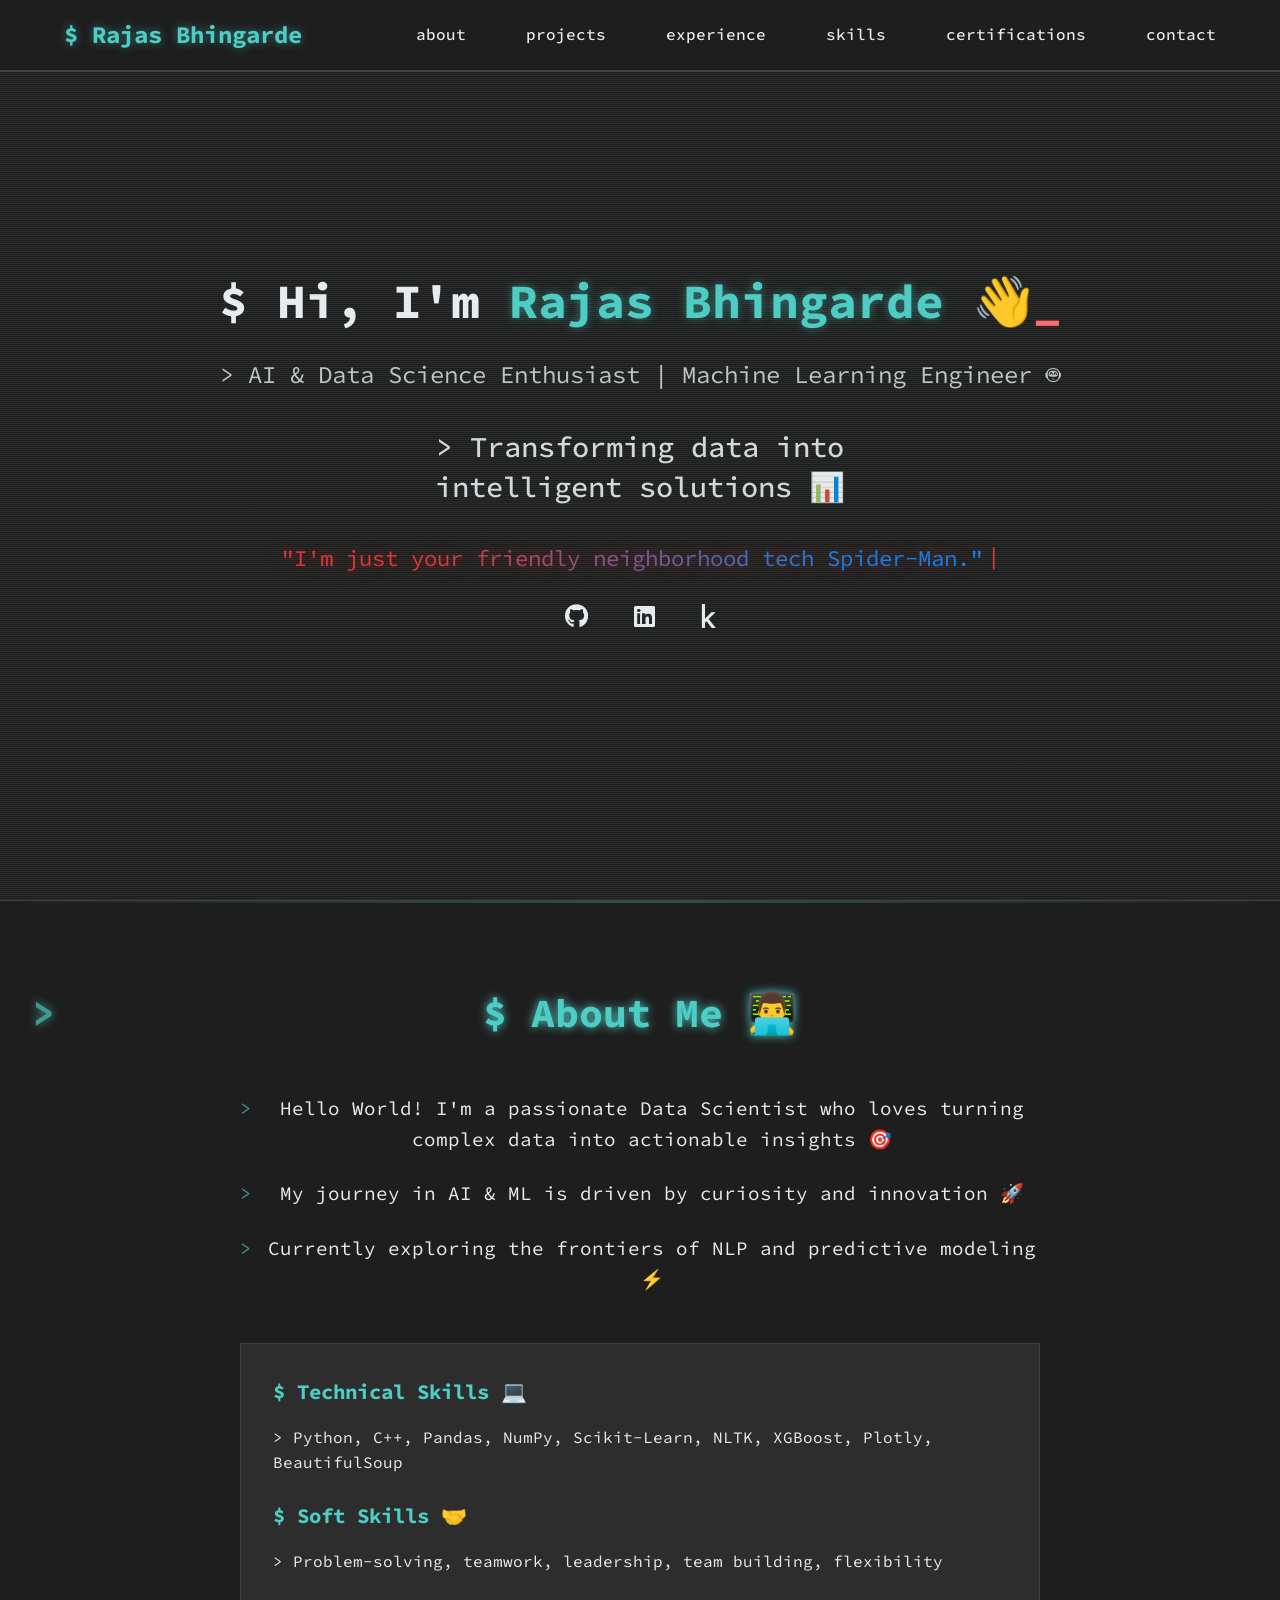
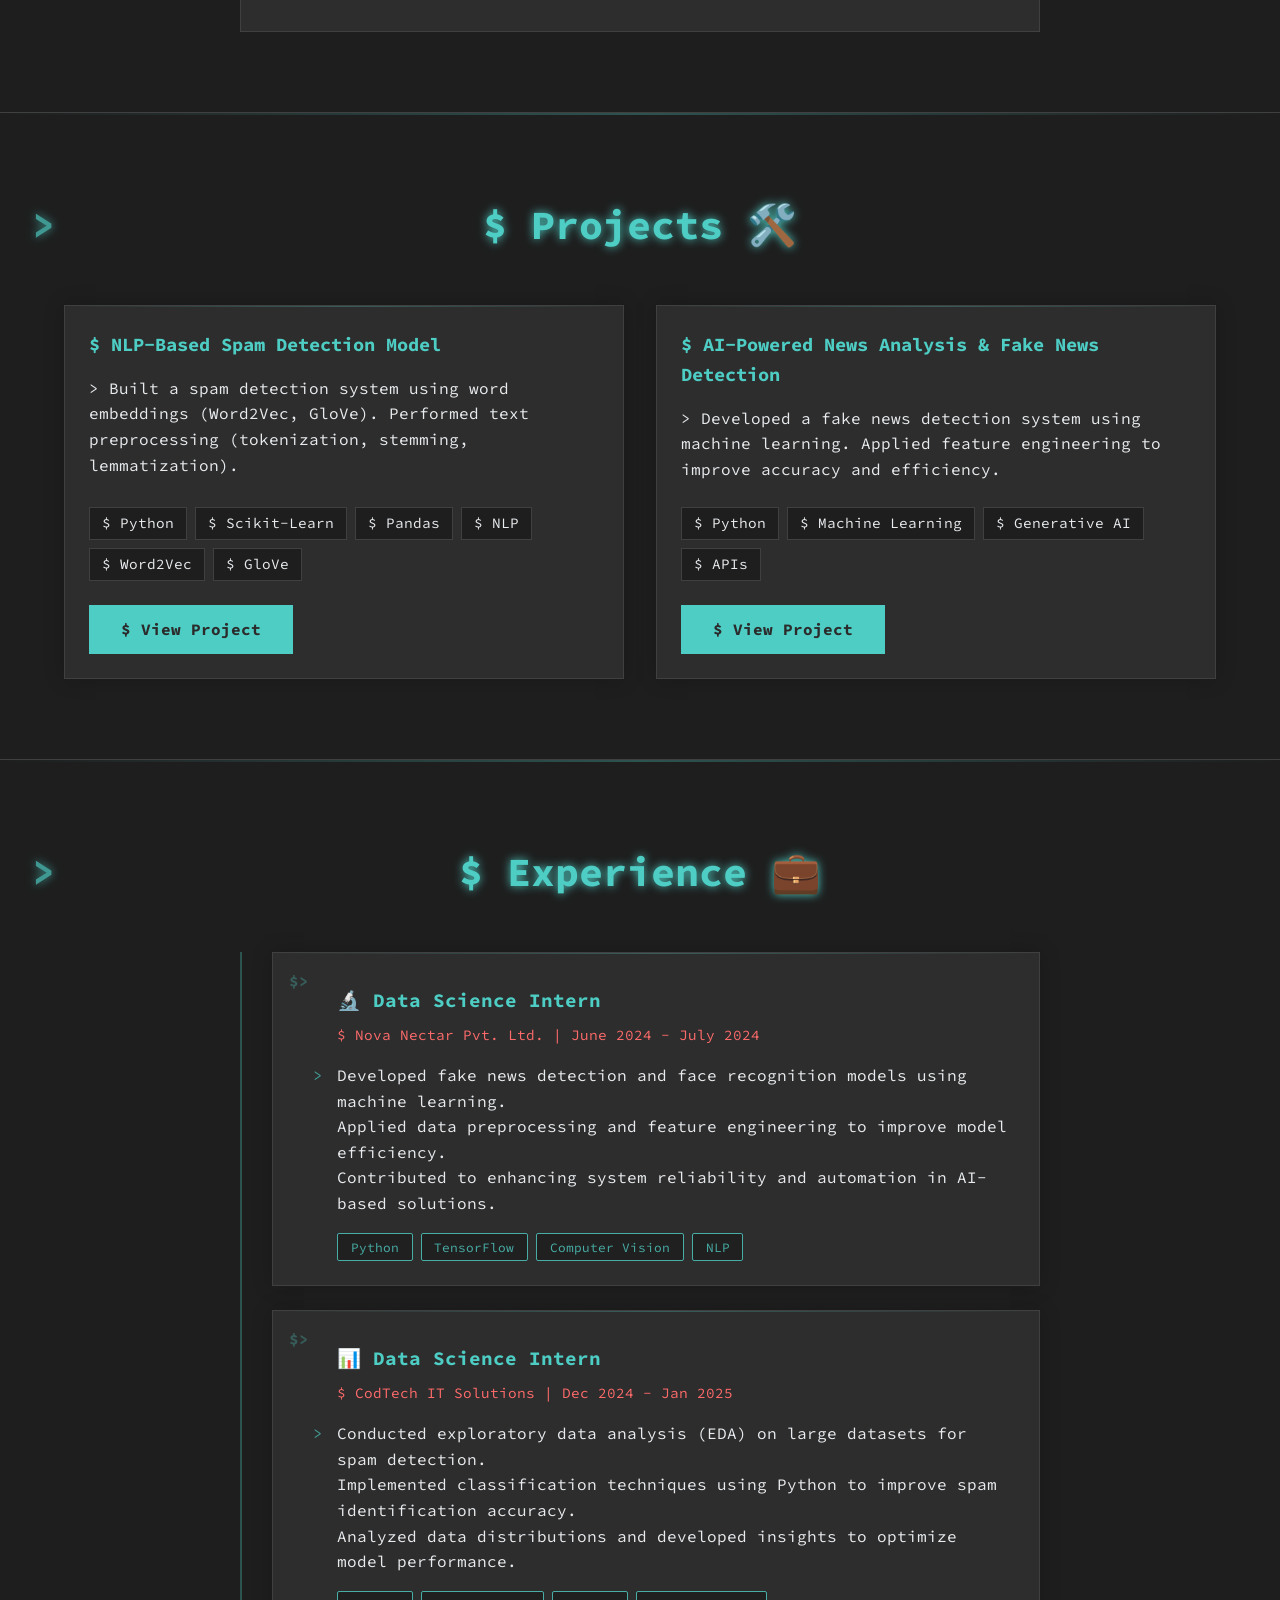
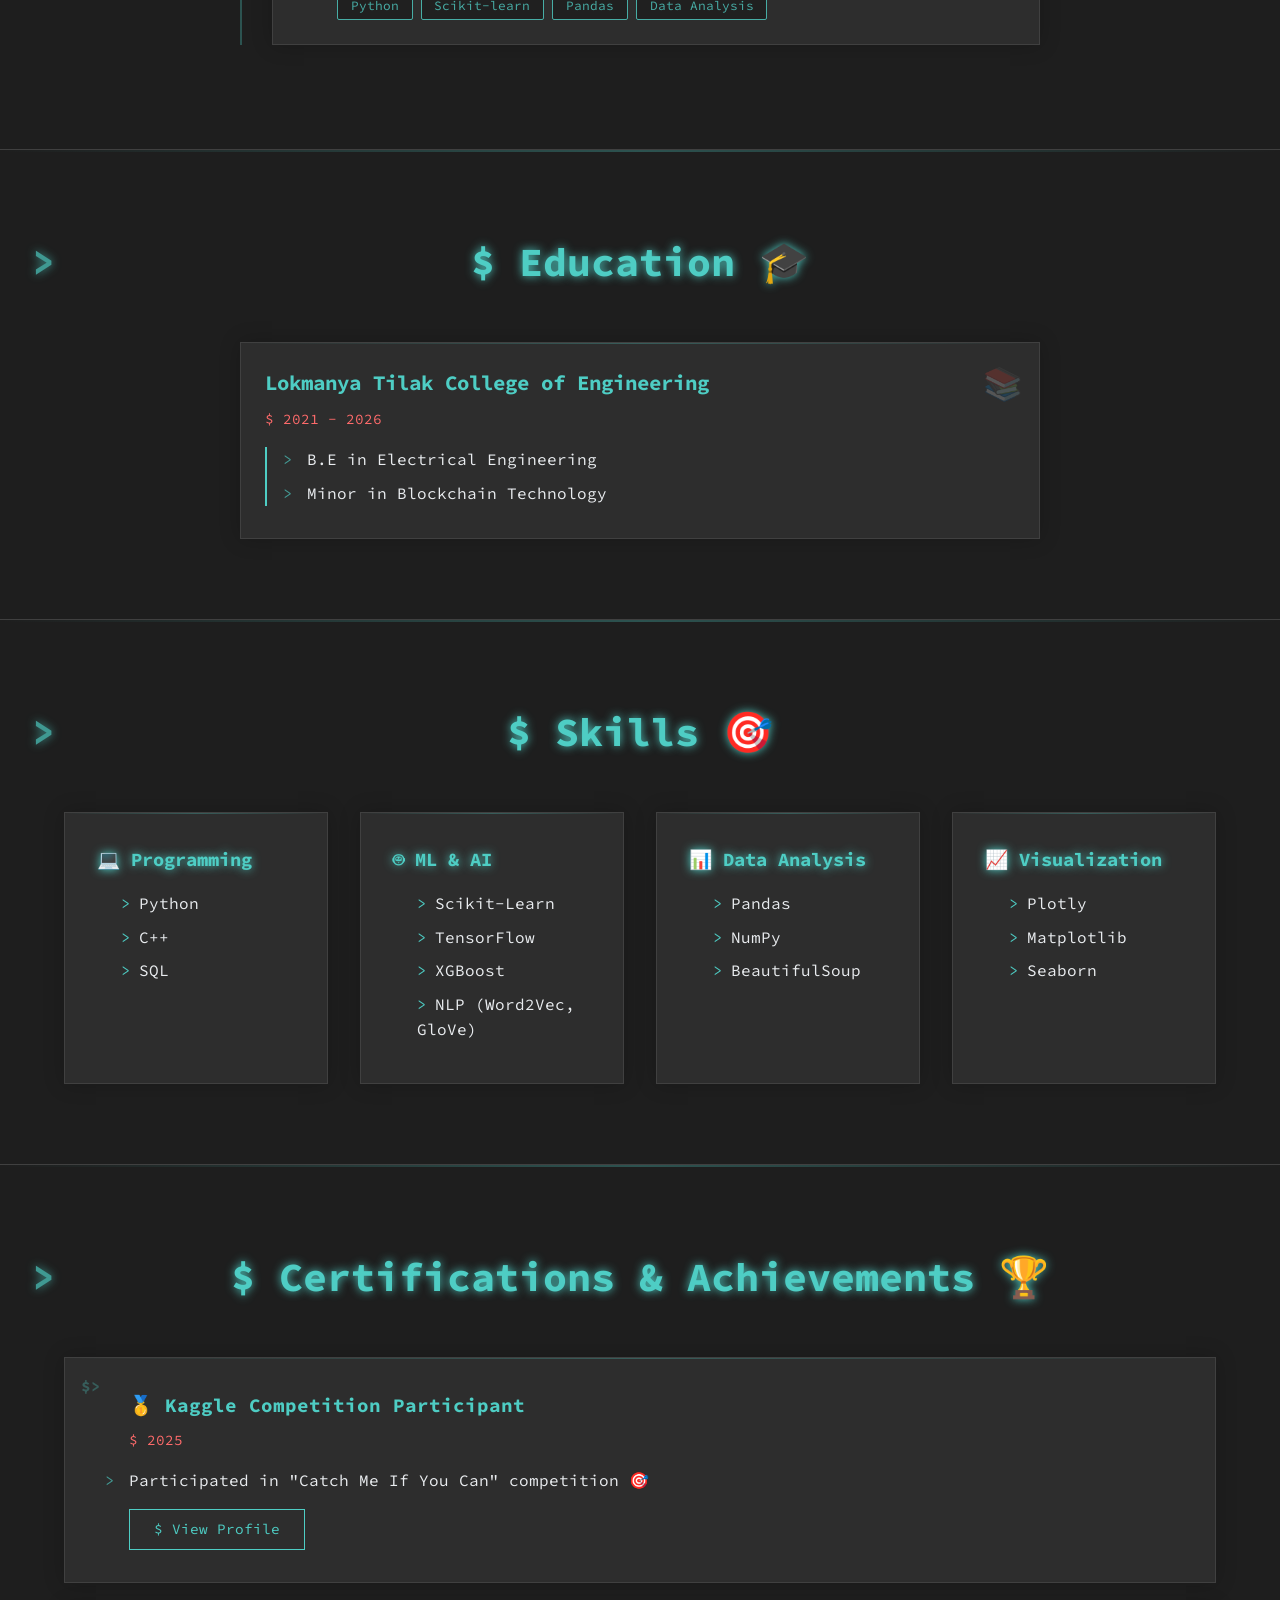
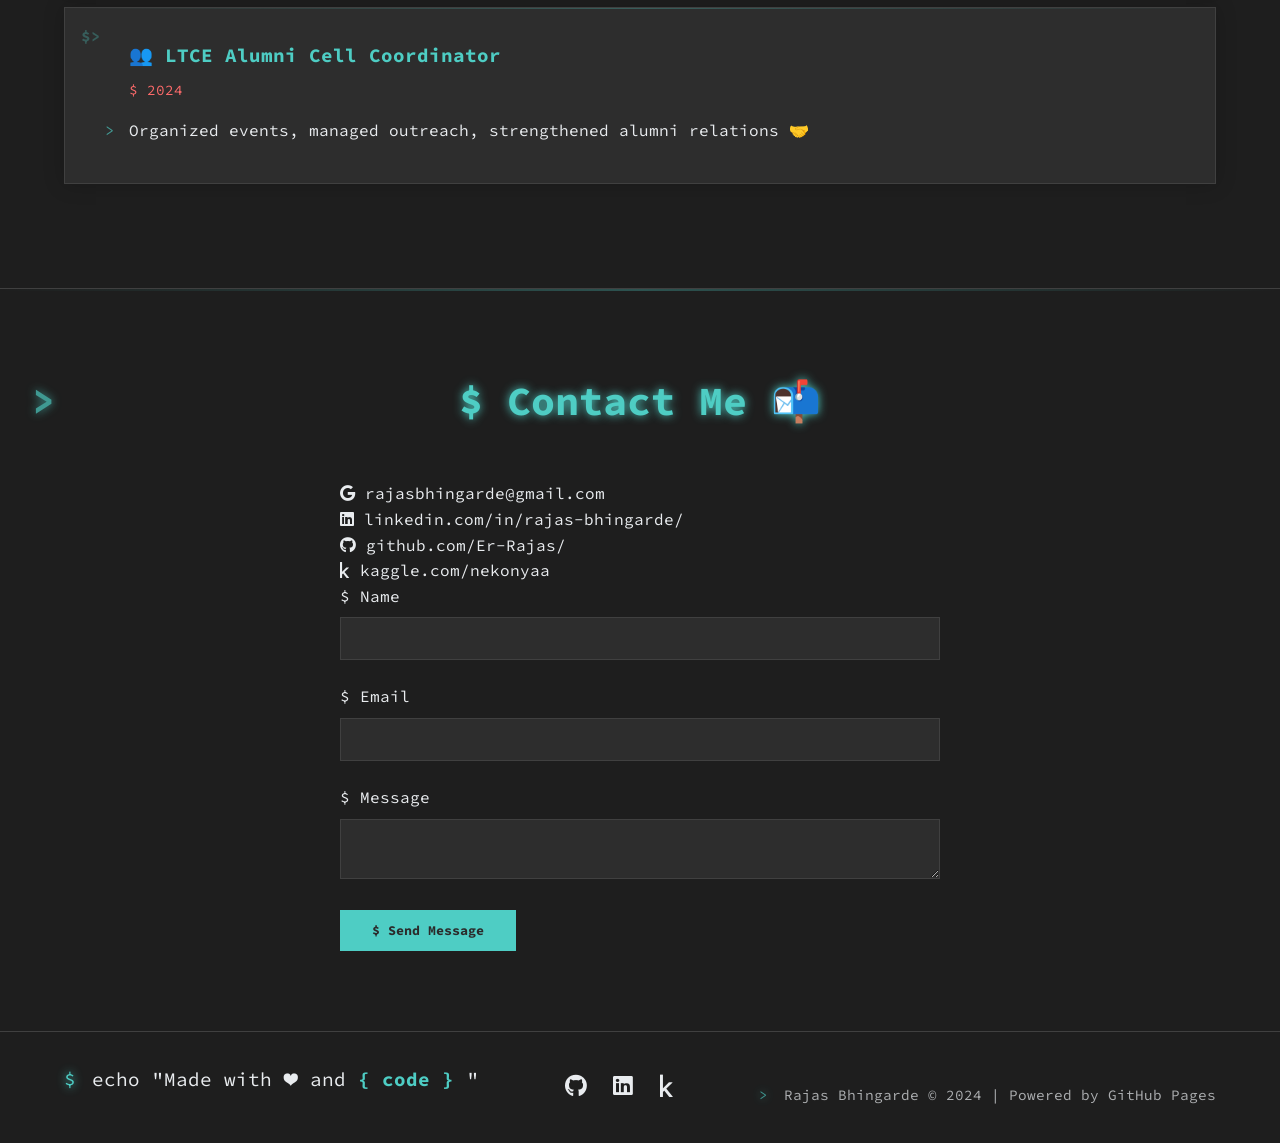
==== index.html @ 337768c4 "Initial Commit" ====
<!DOCTYPE html>
<html lang="en">
<head>
    <meta charset="UTF-8">
    <meta name="viewport" content="width=device-width, initial-scale=1.0">
    <meta name="description" content="Portfolio website showcasing AI, Data Science, and Machine Learning projects">
    <title>Rajas Bhingarde - Portfolio</title>
    <link rel="stylesheet" href="styles.css">
    <link rel="stylesheet" href="https://cdnjs.cloudflare.com/ajax/libs/font-awesome/6.0.0/css/all.min.css">
    <link rel="stylesheet" href="https://fonts.googleapis.com/css2?family=Source+Code+Pro:wght@400;500;600;700&display=swap">
</head>
<body>
    <header>
        <nav class="navbar">
            <div class="logo">$ Rajas Bhingarde</div>
            <div class="nav-links">
                <a href="#about">about</a>
                <a href="#projects">projects</a>
                <a href="#experience">experience</a>
                <a href="#skills">skills</a>
                <a href="#certifications">certifications</a>
                <a href="#contact">contact</a>
            </div>
        </nav>
    </header>

    <main>
        <section id="hero" class="hero-section">
            <div class="hero-content">
                <h1>$ Hi, I'm <span class="highlight">Rajas Bhingarde</span> 👋</h1>
                <p class="subtitle">> AI & Data Science Enthusiast | Machine Learning Engineer 🤖</p>
                <p class="hero-description">> Transforming data into intelligent solutions 📊</p>
                <div class="hero-quote">
                    <p>"I'm just your friendly neighborhood tech Spider-Man."</p>
                    <span class="quote-cursor">|</span>
                </div>
                <div class="social-links">
                    <a href="https://github.com/Er-Rajas" target="_blank" aria-label="GitHub">
                        <i class="fab fa-github"></i>
                    </a>
                    <a href="https://linkedin.com/in/rajas-bhingarde/" target="_blank" aria-label="LinkedIn">
                        <i class="fab fa-linkedin"></i>
                    </a>
                    <a href="https://www.kaggle.com/nekonyaa" target="_blank" aria-label="Kaggle">
                        <i class="fab fa-kaggle"></i>
                    </a>
                </div>
            </div>
        </section>

        <section id="about" class="section">
            <h2>$ About Me 👨‍💻</h2>
            <div class="about-content">
                <div class="about-text">
                    <p class="terminal-text">Hello World! I'm a passionate Data Scientist who loves turning complex data into actionable insights 🎯</p>
                    <p class="terminal-text">My journey in AI & ML is driven by curiosity and innovation 🚀</p>
                    <p class="terminal-text">Currently exploring the frontiers of NLP and predictive modeling ⚡</p>
                    <div class="skills-summary">
                        <h3>$ Technical Skills 💻</h3>
                        <p>> Python, C++, Pandas, NumPy, Scikit-Learn, NLTK, XGBoost, Plotly, BeautifulSoup</p>
                        <h3>$ Soft Skills 🤝</h3>
                        <p>> Problem-solving, teamwork, leadership, team building, flexibility</p>
                    </div>
                </div>
            </div>
        </section>

        <section id="projects" class="section">
            <h2>$ Projects 🛠️</h2>
            <div class="projects-grid">
                <!-- Project cards will be dynamically added here -->
            </div>
        </section>

        <section id="experience" class="section">
            <h2>$ Experience 💼</h2>
            <div class="experience-timeline">
                <div class="experience-item">
                    <h3>🔬 Data Science Intern</h3>
                    <div class="experience-date">$ Nova Nectar Pvt. Ltd. | June 2024 - July 2024</div>
                    <div class="experience-description">
                        <p>Developed fake news detection and face recognition models using machine learning.</p>
                        <p>Applied data preprocessing and feature engineering to improve model efficiency.</p>
                        <p>Contributed to enhancing system reliability and automation in AI-based solutions.</p>
                    </div>
                    <div class="experience-tech-stack">
                        <span class="tech-tag">Python</span>
                        <span class="tech-tag">TensorFlow</span>
                        <span class="tech-tag">Computer Vision</span>
                        <span class="tech-tag">NLP</span>
                    </div>
                </div>

                <div class="experience-item">
                    <h3>📊 Data Science Intern</h3>
                    <div class="experience-date">$ CodTech IT Solutions | Dec 2024 - Jan 2025</div>
                    <div class="experience-description">
                        <p>Conducted exploratory data analysis (EDA) on large datasets for spam detection.</p>
                        <p>Implemented classification techniques using Python to improve spam identification accuracy.</p>
                        <p>Analyzed data distributions and developed insights to optimize model performance.</p>
                    </div>
                    <div class="experience-tech-stack">
                        <span class="tech-tag">Python</span>
                        <span class="tech-tag">Scikit-learn</span>
                        <span class="tech-tag">Pandas</span>
                        <span class="tech-tag">Data Analysis</span>
                    </div>
                </div>
            </div>
        </section>

        <section id="education" class="section">
            <h2>$ Education 🎓</h2>
            <div class="education-item">
                <h3>Lokmanya Tilak College of Engineering</h3>
                <div class="education-date">$ 2021 - 2026</div>
                <div class="education-description">
                    <p>B.E in Electrical Engineering</p>
                    <p>Minor in Blockchain Technology</p>
                </div>
            </div>
        </section>

        <section id="skills" class="section">
            <h2>$ Skills 🎯</h2>
            <div class="skills-grid">
                <div class="skill-category">
                    <h3>💻 Programming</h3>
                    <ul>
                        <li>Python</li>
                        <li>C++</li>
                        <li>SQL</li>
                    </ul>
                </div>
                <div class="skill-category">
                    <h3>🤖 ML & AI</h3>
                    <ul>
                        <li>Scikit-Learn</li>
                        <li>TensorFlow</li>
                        <li>XGBoost</li>
                        <li>NLP (Word2Vec, GloVe)</li>
                    </ul>
                </div>
                <div class="skill-category">
                    <h3>📊 Data Analysis</h3>
                    <ul>
                        <li>Pandas</li>
                        <li>NumPy</li>
                        <li>BeautifulSoup</li>
                    </ul>
                </div>
                <div class="skill-category">
                    <h3>📈 Visualization</h3>
                    <ul>
                        <li>Plotly</li>
                        <li>Matplotlib</li>
                        <li>Seaborn</li>
                    </ul>
                </div>
            </div>
        </section>

        <section id="certifications" class="section">
            <h2>$ Certifications & Achievements 🏆</h2>
            <div class="certification-card">
                <h3>🥇 Kaggle Competition Participant</h3>
                <div class="certification-date">$ 2025</div>
                <div class="certification-description">
                    Participated in "Catch Me If You Can" competition 🎯
                </div>
                <a href="https://www.kaggle.com/nekonyaa" class="view-profile-btn">$ View Profile</a>
            </div>
            
            <div class="certification-card">
                <h3>👥 LTCE Alumni Cell Coordinator</h3>
                <div class="certification-date">$ 2024</div>
                <div class="certification-description">
                    Organized events, managed outreach, strengthened alumni relations 🤝
                </div>
            </div>
        </section>

        <section id="contact" class="section">
            <h2>$ Contact Me 📬</h2>
            <div class="contact-content">
                <div class="contact-info">
                    <p><i class="fab fa-google"></i> rajasbhingarde@gmail.com</p>
                    <p><i class="fab fa-linkedin"></i> linkedin.com/in/rajas-bhingarde/</p>
                    <p><i class="fab fa-github"></i> github.com/Er-Rajas/</p>
                    <p><i class="fab fa-kaggle"></i> kaggle.com/nekonyaa</p>
                </div>
                <form id="contact-form">
                    <div class="form-group">
                        <label for="name">$ Name</label>
                        <input type="text" id="name" name="name" required>
                    </div>
                    <div class="form-group">
                        <label for="email">$ Email</label>
                        <input type="email" id="email" name="email" required>
                    </div>
                    <div class="form-group">
                        <label for="message">$ Message</label>
                        <textarea id="message" name="message" required></textarea>
                    </div>
                    <button type="submit" class="btn-primary">$ Send Message</button>
                </form>
            </div>
        </section>
    </main>

    <footer>
        <div class="footer-content">
            <p class="footer-text">
                <span class="terminal-prompt">$</span> echo "Made with <span class="footer-heart">❤️</span> and <span class="footer-code">{ code }</span>"
            </p>
            <div class="footer-social">
                <a href="https://github.com/Er-Rajas" target="_blank" aria-label="GitHub" class="social-link">
                    <i class="fab fa-github"></i>
                </a>
                <a href="https://linkedin.com/in/rajas-bhingarde/" target="_blank" aria-label="LinkedIn" class="social-link">
                    <i class="fab fa-linkedin"></i>
                </a>
                <a href="https://www.kaggle.com/nekonyaa" target="_blank" aria-label="Kaggle" class="social-link">
                    <i class="fab fa-kaggle"></i>
                </a>
            </div>
            <p class="footer-copyright">
                <span class="terminal-prompt">></span> Rajas Bhingarde © 2024 | Powered by GitHub Pages
            </p>
        </div>
    </footer>

    <script src="script.js"></script>
</body>
</html>
---- styles.css ----
:root {
    --primary-color: #ff6b6b;
    --secondary-color: #4ecdc4;
    --text-color: #e9ecef;
    --bg-color: #2b2b2b;
    --section-bg: #1e1e1e;
    --card-bg: #2d2d2d;
    --border-color: #404040;
    --shadow-color: rgba(0, 0, 0, 0.3);
    --terminal-font: 'Source Code Pro', 'Consolas', monospace;
    --terminal-cursor: #ff6b6b;
    --terminal-prompt: #4ecdc4;
}

[data-theme="dark"] {
    --primary-color: #3b82f6;
    --secondary-color: #60a5fa;
    --text-color: #f3f4f6;
    --bg-color: #111827;
    --section-bg: #1f2937;
    --card-bg: #1f2937;
    --border-color: #374151;
    --shadow-color: rgba(0, 0, 0, 0.3);
}

* {
    margin: 0;
    padding: 0;
    box-sizing: border-box;
}

html {
    scroll-behavior: smooth;
}

body {
    font-family: var(--terminal-font);
    line-height: 1.6;
    color: var(--text-color);
    background-color: var(--bg-color);
    background-image: 
        linear-gradient(rgba(43, 43, 43, 0.97), rgba(43, 43, 43, 0.97)),
        repeating-linear-gradient(0deg, 
            rgba(78, 205, 196, 0.05) 0px, 
            rgba(78, 205, 196, 0.05) 1px, 
            transparent 1px, 
            transparent 2px);
    background-size: 100% 100%, 100% 2px;
    transition: background-color 0.3s, color 0.3s;
    position: relative;
}

body::before {
    content: '';
    position: fixed;
    top: 0;
    left: 0;
    right: 0;
    bottom: 0;
    pointer-events: none;
    background: repeating-linear-gradient(
        0deg,
        rgba(78, 205, 196, 0.1) 0px,
        rgba(78, 205, 196, 0.1) 1px,
        transparent 2px,
        transparent 4px
    );
    animation: scanline 8s linear infinite;
    z-index: 2;
    opacity: 0.3;
}

/* Navbar */
.navbar {
    position: fixed;
    top: 0;
    width: 100%;
    display: flex;
    justify-content: space-between;
    align-items: center;
    padding: 1rem 5%;
    background-color: var(--section-bg);
    border-bottom: 2px solid var(--border-color);
    z-index: 1000;
}

.logo {
    font-size: 1.5rem;
    font-weight: 700;
    color: var(--terminal-prompt);
    text-shadow: 0 0 10px rgba(78, 205, 196, 0.5);
    transition: all 0.3s ease;
}

.logo:hover {
    background: linear-gradient(45deg, #e23636 20%, #0088ff 80%);
    -webkit-background-clip: text;
    background-clip: text;
    -webkit-text-fill-color: transparent;
    text-shadow: 0 0 15px rgba(226, 54, 54, 0.3);
    transform: translateY(-2px);
}

.nav-links a {
    margin-left: 2rem;
    text-decoration: none;
    color: var(--text-color);
    font-weight: 500;
    transition: color 0.3s;
    position: relative;
}

.nav-links a::before {
    content: '>';
    color: var(--terminal-prompt);
    margin-right: 0.5rem;
    opacity: 0;
    transition: opacity 0.3s;
}

.nav-links a:hover::before {
    opacity: 1;
}

.nav-links a:hover {
    color: var(--terminal-prompt);
}

#theme-toggle {
    background: none;
    border: none;
    color: var(--text-color);
    cursor: pointer;
    font-size: 1.2rem;
    padding: 0.5rem;
    transition: color 0.3s;
}

#theme-toggle:hover {
    color: var(--primary-color);
}

/* Hero Section */
.hero-section {
    height: 100vh;
    display: flex;
    align-items: center;
    justify-content: center;
    text-align: center;
    padding: 0 1rem;
    background-color: var(--section-bg);
    position: relative;
    overflow: hidden;
}

.hero-section::before {
    content: '';
    position: absolute;
    top: 0;
    left: 0;
    right: 0;
    bottom: 0;
    background: repeating-linear-gradient(
        0deg,
        rgba(255, 255, 255, 0.05) 0px,
        rgba(255, 255, 255, 0.05) 1px,
        transparent 1px,
        transparent 2px
    );
    pointer-events: none;
}

.hero-content h1 {
    font-size: 3rem;
    margin-bottom: 1rem;
    position: relative;
}

.highlight {
    color: var(--terminal-prompt);
    text-shadow: 0 0 10px rgba(78, 205, 196, 0.5);
}

.subtitle {
    font-size: 1.5rem;
    color: var(--text-color);
    opacity: 0.8;
    margin-bottom: 2rem;
}

.social-links a {
    color: var(--text-color);
    font-size: 1.5rem;
    margin: 0 1rem;
    transition: color 0.3s;
}

.social-links a:hover {
    color: var(--primary-color);
}

.hero-description {
    font-size: 1.8rem;
    color: var(--text-color);
    opacity: 0.9;
    margin: 2rem auto;
    max-width: 600px;
    text-align: center;
    line-height: 1.4;
    font-weight: 500;
}

.about-text {
    max-width: 800px;
    margin: 0 auto;
    text-align: center;
}

.terminal-text {
    font-size: 1.2rem;
    margin-bottom: 1.5rem;
    position: relative;
    padding-left: 1.5rem;
    opacity: 0;
    animation: fadeIn 0.5s ease-out forwards;
    animation-delay: calc(var(--delay, 0) * 0.2s);
}

.terminal-text:nth-child(1) { --delay: 1; }
.terminal-text:nth-child(2) { --delay: 2; }
.terminal-text:nth-child(3) { --delay: 3; }

.terminal-text::before {
    content: '>';
    color: var(--terminal-prompt);
    position: absolute;
    left: 0;
    opacity: 0.7;
}

.skills-summary {
    margin-top: 3rem;
    padding: 2rem;
    background-color: var(--card-bg);
    border: 1px solid var(--border-color);
    text-align: left;
    animation: fadeIn 0.5s ease-out forwards;
    animation-delay: 0.8s;
}

.skills-summary h3 {
    color: var(--terminal-prompt);
    margin-bottom: 1rem;
    font-size: 1.3rem;
}

.skills-summary p {
    margin-bottom: 1.5rem;
    line-height: 1.6;
}

/* Sections */
.section {
    padding: 5rem 5%;
    background-color: var(--section-bg);
    position: relative;
    border-top: 1px solid var(--border-color);
}

.section::before {
    content: '';
    position: absolute;
    top: 0;
    left: 0;
    right: 0;
    height: 2px;
    background: linear-gradient(
        90deg,
        transparent,
        var(--terminal-prompt),
        transparent
    );
    opacity: 0.3;
}

.section h2 {
    font-size: 2.5rem;
    margin-bottom: 3rem;
    text-align: center;
    color: var(--terminal-prompt);
    text-shadow: 0 0 15px rgba(78, 205, 196, 0.5);
    position: relative;
}

.section h2::before {
    content: '>';
    position: absolute;
    left: -2rem;
    color: var(--terminal-prompt);
    opacity: 0.7;
}

/* Projects Grid */
.projects-grid {
    display: grid;
    grid-template-columns: repeat(auto-fit, minmax(300px, 1fr));
    gap: 2rem;
    margin: 0 auto;
    max-width: 1200px;
}

.project-card {
    background-color: var(--card-bg);
    border: 1px solid var(--border-color);
    border-radius: 0;
    padding: 1.5rem;
    transition: all 0.3s;
    position: relative;
    display: flex;
    flex-direction: column;
    background: linear-gradient(
        170deg,
        var(--card-bg) 0%,
        rgba(45, 45, 45, 0.9) 100%
    );
    box-shadow: 0 0 20px rgba(0, 0, 0, 0.2);
    overflow: hidden;
}

.project-content {
    display: flex;
    flex-direction: column;
    height: 100%;
}

.project-content h3 {
    margin-bottom: 1rem;
    color: var(--terminal-prompt);
}

.project-content p {
    margin-bottom: 1.5rem;
    flex-grow: 1;
}

.project-tech {
    display: flex;
    flex-wrap: wrap;
    gap: 0.5rem;
    margin-bottom: 1.5rem;
}

.project-tech span {
    background-color: var(--section-bg);
    padding: 0.25rem 0.75rem;
    border: 1px solid var(--border-color);
    font-size: 0.9rem;
}

.btn-primary {
    display: inline-block;
    background-color: var(--terminal-prompt);
    color: var(--bg-color);
    border: none;
    padding: 0.75rem 2rem;
    font-family: var(--terminal-font);
    font-weight: bold;
    cursor: pointer;
    transition: all 0.3s;
    text-decoration: none;
    text-align: center;
    margin-top: auto;
    width: fit-content;
}

/* Skills Grid */
.skills-grid {
    display: grid;
    grid-template-columns: repeat(auto-fit, minmax(250px, 1fr));
    gap: 2rem;
}

.skill-category {
    background-color: var(--card-bg);
    border: 1px solid var(--border-color);
    padding: 2rem;
    position: relative;
    background: linear-gradient(
        170deg,
        var(--card-bg) 0%,
        rgba(45, 45, 45, 0.9) 100%
    );
    box-shadow: 0 0 20px rgba(0, 0, 0, 0.2);
}

.skill-category h3 {
    color: var(--terminal-prompt);
    margin-bottom: 1rem;
    text-shadow: 0 0 10px rgba(78, 205, 196, 0.3);
}

.skill-category ul {
    list-style: none;
}

.skill-category li {
    margin-bottom: 0.5rem;
    padding-left: 1.5rem;
    position: relative;
}

.skill-category li::before {
    content: '>';
    color: var(--terminal-prompt);
    margin-right: 0.5rem;
}

/* Contact Form */
.contact-content {
    max-width: 600px;
    margin: 0 auto;
}

.form-group {
    margin-bottom: 1.5rem;
}

.form-group label {
    display: block;
    margin-bottom: 0.5rem;
    color: var(--text-color);
}

.form-group input,
.form-group textarea {
    background-color: var(--card-bg);
    border: 1px solid var(--border-color);
    color: var(--text-color);
    font-family: var(--terminal-font);
    padding: 0.75rem;
    width: 100%;
}

.form-group input:focus,
.form-group textarea:focus {
    border-color: var(--terminal-prompt);
    outline: none;
    box-shadow: 0 0 10px rgba(78, 205, 196, 0.2);
}

.btn-primary:hover {
    background-color: var(--primary-color);
    transform: translateY(-2px);
    box-shadow: 0 5px 15px rgba(255, 107, 107, 0.3);
}

/* Footer */
footer {
    background-color: var(--section-bg);
    padding: 2rem 5%;
    text-align: center;
    border-top: 1px solid var(--border-color);
}

.footer-content {
    display: flex;
    justify-content: space-between;
    align-items: center;
    flex-wrap: wrap;
    gap: 1rem;
}

.footer-social a {
    color: var(--text-color);
    font-size: 1.2rem;
    margin: 0 0.5rem;
    transition: all 0.3s;
    display: inline-block;
}

.footer-social a:hover {
    background: linear-gradient(45deg, #e23636 20%, #0088ff 80%);
    -webkit-background-clip: text;
    background-clip: text;
    -webkit-text-fill-color: transparent;
    text-shadow: 0 0 10px rgba(226, 54, 54, 0.5);
    transform: translateY(-2px);
}

.footer-social a i {
    transition: all 0.3s ease;
}

.footer-social a:hover i {
    background: linear-gradient(45deg, #e23636 20%, #0088ff 80%);
    -webkit-background-clip: text;
    background-clip: text;
    -webkit-text-fill-color: transparent;
    transform: translateY(-2px);
}

/* Responsive Design */
@media (max-width: 768px) {
    .navbar {
        padding: 1rem;
    }

    .nav-links {
        display: none;
    }

    .hero-content h1 {
        font-size: 2.5rem;
    }

    .subtitle {
        font-size: 1.2rem;
    }

    .section {
        padding: 3rem 1rem;
    }

    .section h2 {
        font-size: 2rem;
    }

    .footer-content {
        flex-direction: column;
        text-align: center;
    }

    /* Mobile-specific hover effects */
    .hero-content h1:active,
    .nav-links a:active,
    .social-links a:active,
    .contact-info a:active,
    .footer-social a:active {
        background: linear-gradient(45deg, #e23636 20%, #0088ff 80%);
        -webkit-background-clip: text;
        background-clip: text;
        -webkit-text-fill-color: transparent;
        text-shadow: 0 0 10px rgba(226, 54, 54, 0.5);
    }

    /* Adjust card layouts for mobile */
    .projects-grid {
        grid-template-columns: 1fr;
        gap: 1.5rem;
    }

    .skills-grid {
        grid-template-columns: 1fr;
        gap: 1.5rem;
    }

    /* Adjust spacing for mobile */
    .hero-quote {
        margin: 15px auto;
    }

    .hero-quote p {
        font-size: 1.2rem;
    }

    .quote-cursor {
        font-size: 1.2rem;
    }

    /* Adjust button sizes for mobile */
    .btn-primary {
        padding: 0.6rem 1.5rem;
        font-size: 0.9rem;
    }

    .view-profile-btn {
        padding: 0.4rem 1.2rem;
        font-size: 0.85rem;
        margin-left: 1.5rem;
    }

    /* Adjust social icons for mobile */
    .social-links a {
        font-size: 1.3rem;
        margin: 0 0.8rem;
    }

    .footer-social a {
        font-size: 1.1rem;
        margin: 0 0.4rem;
    }

    /* Adjust card hover effects for mobile */
    .project-card:active,
    .skill-category:active,
    .certification-card:active,
    .experience-item:active,
    .education-item:active {
        transform: translateX(5px);
    }

    /* Adjust scanline effect for mobile */
    body::before {
        opacity: 0.2;
    }

    /* Adjust text sizes for better readability */
    .hero-description {
        font-size: 1.4rem;
        margin: 1.5rem auto;
    }

    .terminal-text {
        font-size: 1rem;
    }

    /* Adjust section headings */
    .section h2::before {
        left: -1.5rem;
    }

    /* Adjust footer text */
    .footer-text {
        font-size: 1rem;
    }

    .footer-copyright {
        font-size: 0.8rem;
    }
}

/* Additional mobile breakpoint for very small screens */
@media (max-width: 480px) {
    .hero-content h1 {
        font-size: 2rem;
    }

    .subtitle {
        font-size: 1rem;
    }

    .hero-quote p {
        font-size: 1.1rem;
    }

    .quote-cursor {
        font-size: 1.1rem;
    }

    .hero-description {
        font-size: 1.2rem;
    }

    .section h2 {
        font-size: 1.8rem;
    }

    .terminal-text {
        font-size: 0.9rem;
    }
}

/* Animations */
@keyframes blink {
    0%, 100% { opacity: 1; }
    50% { opacity: 0; }
}

@keyframes fadeIn {
    from {
        opacity: 0;
        transform: translateY(20px);
    }
    to {
        opacity: 1;
        transform: translateY(0);
    }
}

.section {
    animation: fadeIn 0.6s ease-out;
}

/* Terminal-like cursor animation */
.hero-content h1::after {
    content: '_';
    animation: blink 1s infinite;
    color: var(--terminal-cursor);
}

/* Certifications & Experience */
.certification-card, .experience-item {
    background-color: var(--card-bg);
    border: 1px solid var(--border-color);
    padding: 1.5rem;
    margin-bottom: 1.5rem;
    position: relative;
    overflow: hidden;
    background: linear-gradient(
        170deg,
        var(--card-bg) 0%,
        rgba(45, 45, 45, 0.9) 100%
    );
    box-shadow: 0 0 20px rgba(0, 0, 0, 0.2);
}

.certification-card::before, .experience-item::before {
    content: '$>';
    color: var(--terminal-prompt);
    font-weight: bold;
    position: absolute;
    left: 1rem;
    top: 1rem;
    opacity: 0.3;
}

.certification-card:hover::before, .experience-item:hover::before {
    animation: typeCommand 0.5s steps(2, end) infinite;
}

.certification-card h3, .experience-item h3 {
    color: var(--terminal-prompt);
    margin: 0.5rem 0;
    padding-left: 2.5rem;
    font-size: 1.2rem;
}

.certification-date, .experience-date {
    font-family: var(--terminal-font);
    color: var(--primary-color);
    font-size: 0.9rem;
    margin-bottom: 1rem;
    padding-left: 2.5rem;
}

.certification-description, .experience-description {
    padding-left: 2.5rem;
    position: relative;
    margin-bottom: 1rem;
}

.certification-description::before, .experience-description::before {
    content: '>';
    color: var(--terminal-prompt);
    position: absolute;
    left: 1rem;
    opacity: 0.7;
}

.view-profile-btn {
    display: inline-block;
    background-color: transparent;
    color: var(--terminal-prompt);
    border: 1px solid var(--terminal-prompt);
    padding: 0.5rem 1.5rem;
    font-family: var(--terminal-font);
    font-size: 0.9rem;
    cursor: pointer;
    transition: all 0.3s;
    text-decoration: none;
    margin-left: 2.5rem;
    position: relative;
    overflow: hidden;
}

.view-profile-btn::before {
    content: '';
    position: absolute;
    top: 0;
    left: -100%;
    width: 100%;
    height: 100%;
    background: linear-gradient(
        90deg,
        transparent,
        rgba(78, 205, 196, 0.2),
        transparent
    );
    transition: 0.5s;
}

.view-profile-btn:hover::before {
    left: 100%;
}

.view-profile-btn:hover {
    background: linear-gradient(45deg, #e23636 20%, #0088ff 80%);
    border-color: transparent;
    box-shadow: 0 0 15px rgba(226, 54, 54, 0.3);
    transform: translateY(-2px);
}

/* Experience Timeline */
.experience-timeline {
    position: relative;
    max-width: 800px;
    margin: 0 auto;
}

.experience-timeline::before {
    content: '';
    position: absolute;
    left: 0;
    top: 0;
    height: 100%;
    width: 2px;
    background: var(--terminal-prompt);
    opacity: 0.3;
}

.experience-item {
    margin-left: 2rem;
    border-left: 3px solid var(--terminal-prompt);
}

.experience-item:hover {
    transform: translateX(10px);
    transition: transform 0.3s ease;
}

.experience-tech-stack {
    display: flex;
    flex-wrap: wrap;
    gap: 0.5rem;
    margin-top: 1rem;
    padding-left: 2.5rem;
}

.tech-tag {
    background-color: var(--section-bg);
    color: var(--terminal-prompt);
    padding: 0.2rem 0.8rem;
    border: 1px solid var(--terminal-prompt);
    border-radius: 2px;
    font-size: 0.8rem;
    opacity: 0.8;
    transition: all 0.3s;
}

.tech-tag:hover {
    opacity: 1;
    transform: translateY(-2px);
}

@keyframes typeCommand {
    0% { opacity: 0.3; }
    50% { opacity: 1; }
    100% { opacity: 0.3; }
}

@keyframes glowBorder {
    0% { border-color: var(--terminal-prompt); }
    50% { border-color: var(--primary-color); }
    100% { border-color: var(--terminal-prompt); }
}

/* Education Section */
.education-item {
    background-color: var(--card-bg);
    border: 1px solid var(--border-color);
    padding: 1.5rem;
    margin-bottom: 1.5rem;
    position: relative;
    overflow: hidden;
    max-width: 800px;
    margin: 0 auto;
    background: linear-gradient(
        170deg,
        var(--card-bg) 0%,
        rgba(45, 45, 45, 0.9) 100%
    );
    box-shadow: 0 0 20px rgba(0, 0, 0, 0.2);
}

.education-item::before {
    content: '📚';
    position: absolute;
    right: 1rem;
    top: 1rem;
    opacity: 0.2;
    font-size: 2rem;
}

.education-item h3 {
    color: var(--terminal-prompt);
    margin-bottom: 0.5rem;
    font-size: 1.3rem;
}

.education-date {
    font-family: var(--terminal-font);
    color: var(--primary-color);
    font-size: 0.9rem;
    margin-bottom: 1rem;
}

.education-description {
    padding-left: 1rem;
    border-left: 2px solid var(--terminal-prompt);
    margin-top: 1rem;
}

.education-description p {
    margin-bottom: 0.5rem;
    position: relative;
    padding-left: 1.5rem;
}

.education-description p::before {
    content: '>';
    color: var(--terminal-prompt);
    position: absolute;
    left: 0;
    opacity: 0.7;
}

.education-item:hover {
    transform: translateX(10px);
    transition: transform 0.3s ease;
    border-color: var(--terminal-prompt);
    box-shadow: 0 0 20px rgba(78, 205, 196, 0.2);
}

/* Hero Quote Enhanced Styling */
.hero-quote {
    display: flex;
    align-items: center;
    justify-content: center;
    margin: 20px auto;
    width: 100%;
}

.hero-quote p {
    background: linear-gradient(45deg, #e23636 20%, #0088ff 80%);
    -webkit-background-clip: text;
    background-clip: text;
    -webkit-text-fill-color: transparent;
    font-size: 1.4rem;
    margin-right: 2px;
    text-shadow: 0 0 15px rgba(226, 54, 54, 0.5);
}

.quote-cursor {
    color: #e23636;
    font-size: 1.4rem;
    animation: blink 1s infinite;
    margin-left: 2px;
    padding-bottom: 3px;
}

.snap-emoji {
    display: inline-block;
    margin-left: 5px;
    animation: jarvisGlow 3s ease-in-out infinite;
}

@keyframes jarvisGlow {
    0% {
        color: #64ffda;
        text-shadow: 0 0 20px rgba(100, 255, 218, 0.8),
                    0 0 40px rgba(100, 255, 218, 0.6),
                    0 0 60px rgba(100, 255, 218, 0.4),
                    0 0 80px rgba(100, 255, 218, 0.2);
    }
    50% {
        color: #00fff2;
        text-shadow: 0 0 30px rgba(0, 255, 242, 0.9),
                    0 0 60px rgba(0, 255, 242, 0.7),
                    0 0 90px rgba(0, 255, 242, 0.5),
                    0 0 120px rgba(0, 255, 242, 0.3);
    }
    100% {
        color: #64ffda;
        text-shadow: 0 0 20px rgba(100, 255, 218, 0.8),
                    0 0 40px rgba(100, 255, 218, 0.6),
                    0 0 60px rgba(100, 255, 218, 0.4),
                    0 0 80px rgba(100, 255, 218, 0.2);
    }
}

/* Enhanced Section Styling */
.section::before {
    content: '';
    position: absolute;
    top: 0;
    left: 0;
    right: 0;
    height: 2px;
    background: linear-gradient(
        90deg,
        transparent,
        var(--terminal-prompt),
        transparent
    );
    opacity: 0.3;
}

.section h2 {
    font-size: 2.5rem;
    margin-bottom: 3rem;
    text-align: center;
    color: var(--terminal-prompt);
    text-shadow: 0 0 15px rgba(78, 205, 196, 0.5);
    position: relative;
}

.section h2::before {
    content: '>';
    position: absolute;
    left: -2rem;
    color: var(--terminal-prompt);
    opacity: 0.7;
}

/* Enhanced Card Styling */
.project-card::after, .skill-category::after, .certification-card::after, .experience-item::after, .education-item::after {
    content: '';
    position: absolute;
    top: 0;
    left: 0;
    right: 0;
    height: 1px;
    background: linear-gradient(
        90deg,
        transparent,
        var(--terminal-prompt),
        transparent
    );
    opacity: 0.3;
}

@keyframes scanline {
    0% {
        transform: translateY(-100%);
    }
    100% {
        transform: translateY(100vh);
    }
}

/* Remove fade animation from quote */
.hero-quote {
    opacity: 1;
    transform: none;
}

.hero-quote.visible {
    animation: none;
}

/* Footer Styling */
.footer-text {
    font-size: 1.2rem;
    margin-bottom: 1rem;
    display: flex;
    align-items: center;
    gap: 0.5rem;
    justify-content: center;
}

.footer-heart {
    display: inline-block;
    animation: heartbeat 1.5s ease-in-out infinite;
    margin: 0 0.3rem;
}

.footer-code {
    color: var(--terminal-prompt);
    font-weight: bold;
    margin: 0 0.3rem;
    animation: glowText 2s ease-in-out infinite;
}

.footer-copyright {
    font-size: 0.9rem;
    color: var(--text-color);
    opacity: 0.7;
    margin-top: 1rem;
    display: flex;
    align-items: center;
    gap: 0.5rem;
    justify-content: center;
}

.terminal-prompt {
    color: var(--terminal-prompt);
    margin-right: 0.5rem;
}

.social-link {
    position: relative;
    display: inline-block;
    margin: 0 0.8rem;
}

.social-link i {
    font-size: 1.4rem;
    transition: all 0.3s ease;
}

.social-link:hover i {
    transform: translateY(-3px);
    color: var(--terminal-prompt);
}

@keyframes typeWriter {
    from {
        width: 0;
        opacity: 1;
    }
    to {
        width: 100%;
        opacity: 1;
    }
}

@keyframes glowText {
    0% {
        opacity: 0;
        text-shadow: none;
    }
    50% {
        opacity: 1;
        text-shadow: 0 0 20px var(--terminal-prompt);
    }
    100% {
        opacity: 1;
        text-shadow: 0 0 10px var(--terminal-prompt);
    }
}

@keyframes heartbeat {
    0% { transform: scale(1); }
    14% { transform: scale(1.3); }
    28% { transform: scale(1); }
    42% { transform: scale(1.3); }
    70% { transform: scale(1); }
}

/* Remove underlines from social links */
.footer-social a, .social-links a, .contact-info a {
    text-decoration: none;
    color: inherit;
}

/* Update hero section */
.hero-content {
    position: relative;
}

/* Remove section::after scanlines */

/* Update card styles to remove glow effects */
.project-card, .skill-category, .certification-card, .experience-item, .education-item {
    border: 1px solid var(--border-color);
    background: var(--card-bg);
    box-shadow: 0 0 20px rgba(0, 0, 0, 0.2);
    position: relative;
    overflow: hidden;
}

/* Remove card::before glow effects */

/* Update terminal prompt styles */
.terminal-prompt, .section h2, .skill-category h3 {
    text-shadow: 0 0 10px var(--terminal-prompt);
}

/* Remove textGlow animation */

/* Name hover effect */
.hero-content h1 {
    transition: all 0.3s ease;
    position: relative;
}

.hero-content h1:hover {
    background: linear-gradient(45deg, #e23636 20%, #0088ff 80%);
    -webkit-background-clip: text;
    background-clip: text;
    -webkit-text-fill-color: transparent;
    text-shadow: 0 0 15px rgba(226, 54, 54, 0.3);
    transform: translateY(-2px);
}

/* Button/Icon hover effects */
.nav-links a, .social-links a, .contact-info a {
    transition: all 0.3s ease;
}

.nav-links a:hover, .social-links a:hover, .contact-info a:hover {
    background: linear-gradient(45deg, #e23636 20%, #0088ff 80%);
    -webkit-background-clip: text;
    background-clip: text;
    -webkit-text-fill-color: transparent;
    text-shadow: 0 0 10px rgba(226, 54, 54, 0.5);
    transform: translateY(-2px);
}

/* For buttons with solid backgrounds */
.btn-primary {
    transition: all 0.3s ease;
}

.btn-primary:hover {
    background: linear-gradient(45deg, #e23636 20%, #0088ff 80%);
    border-color: transparent;
    box-shadow: 0 0 15px rgba(226, 54, 54, 0.3);
    transform: translateY(-2px);
}

/* Update social icons hover effect */
.social-links a i {
    transition: all 0.3s ease;
}

.social-links a:hover i {
    background: linear-gradient(45deg, #e23636 20%, #0088ff 80%);
    -webkit-background-clip: text;
    background-clip: text;
    -webkit-text-fill-color: transparent;
    transform: translateY(-2px);
}
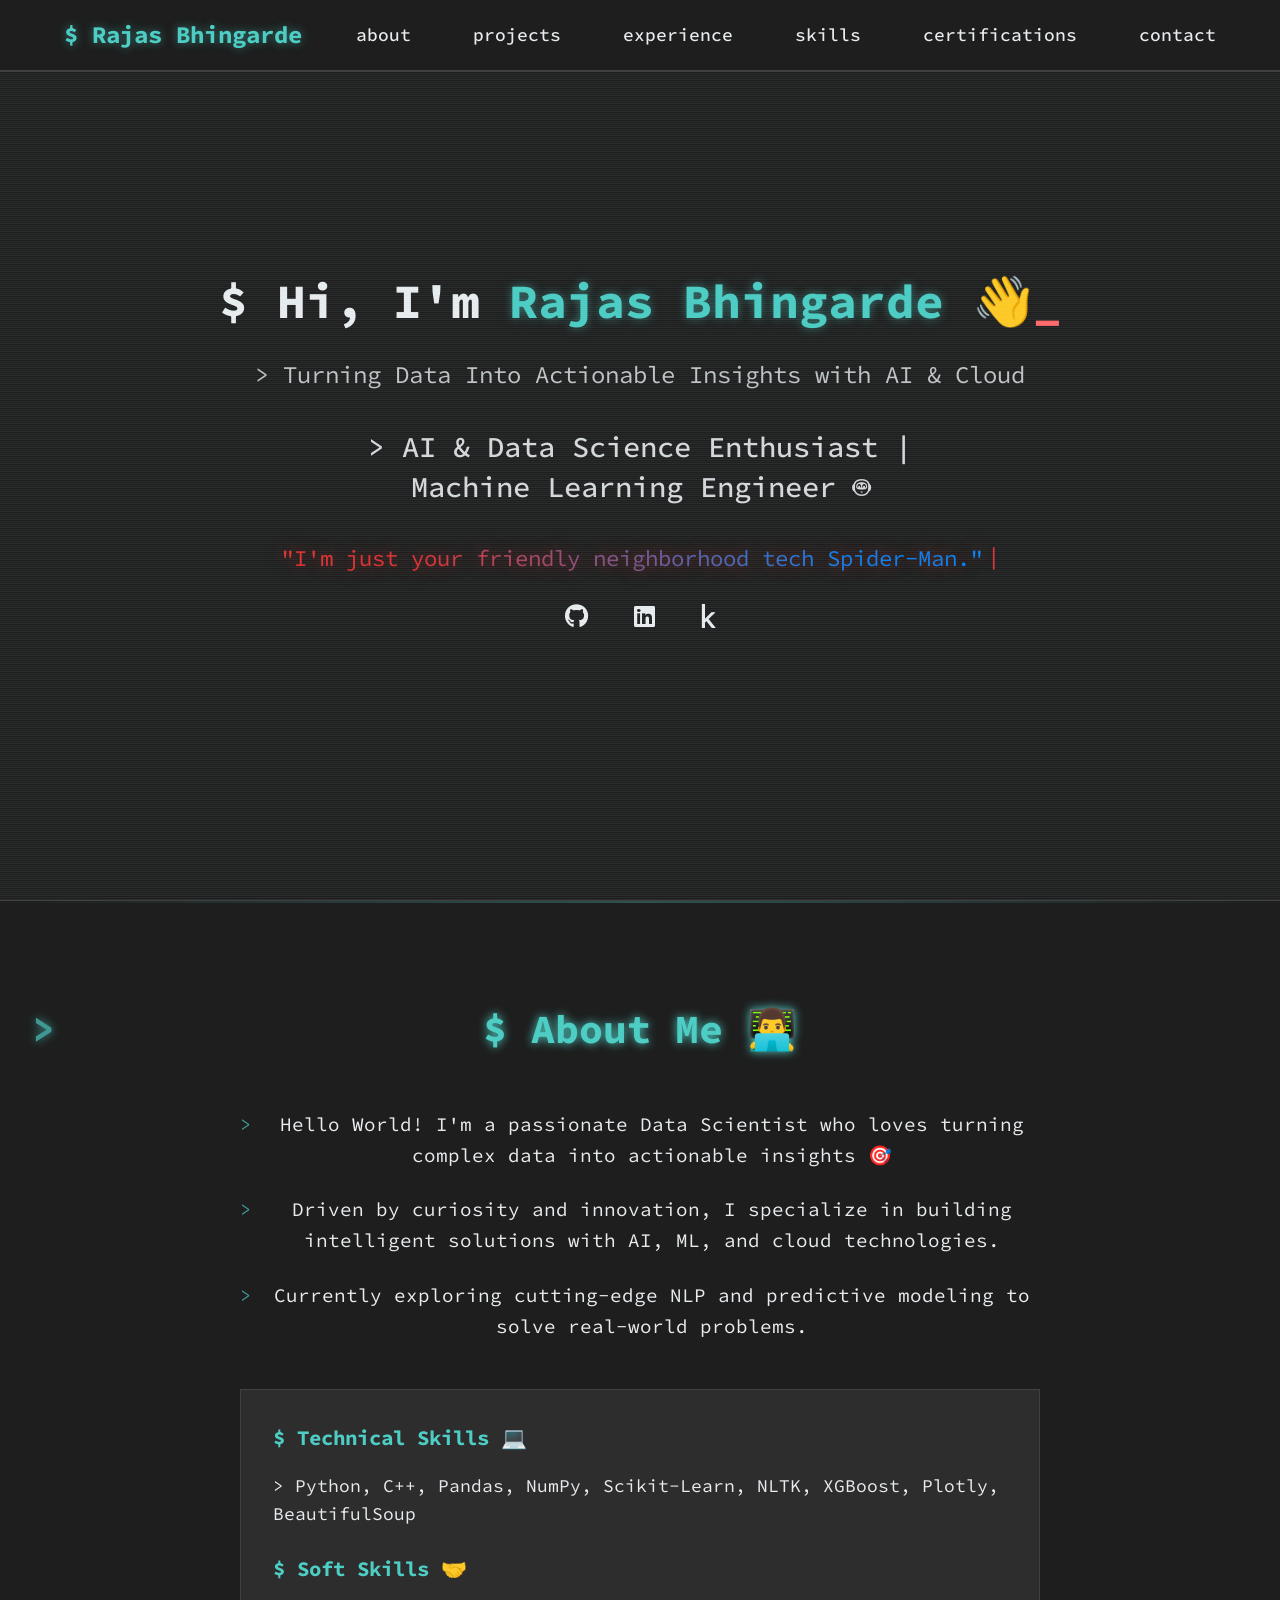
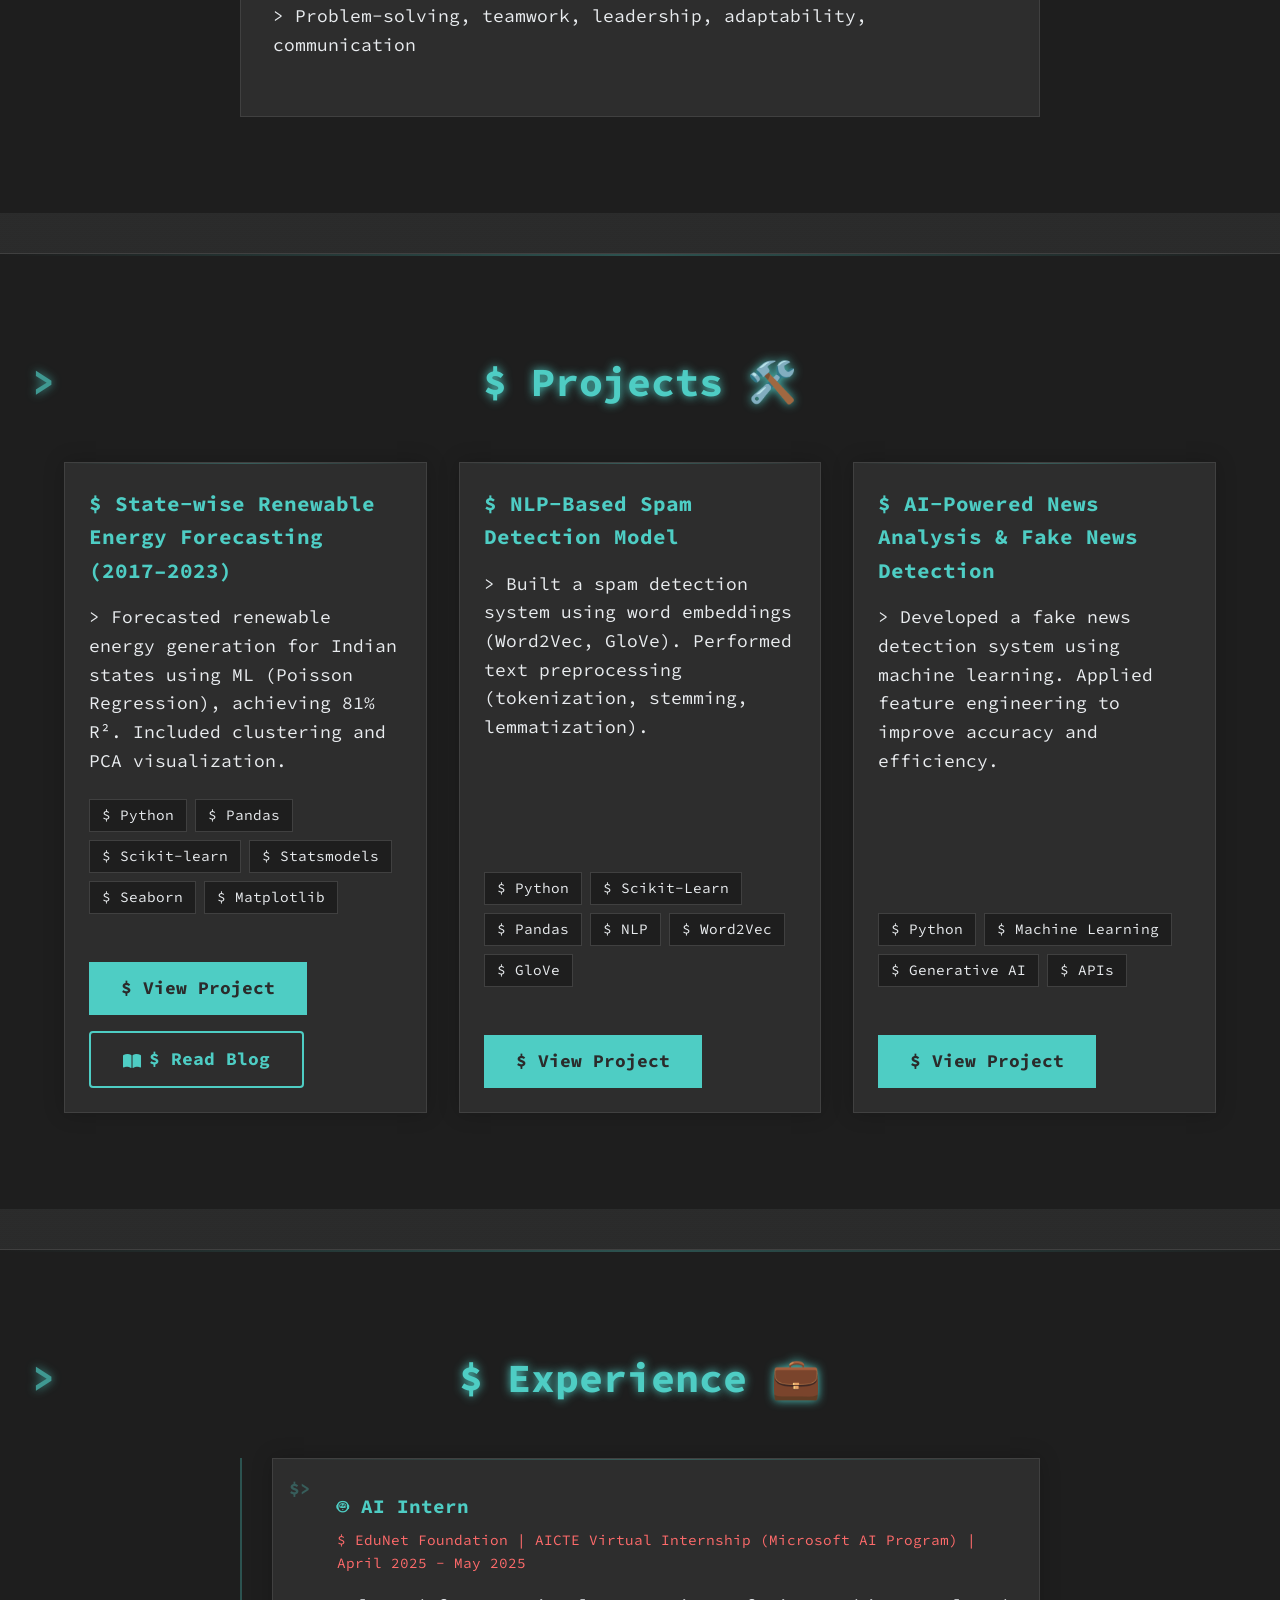
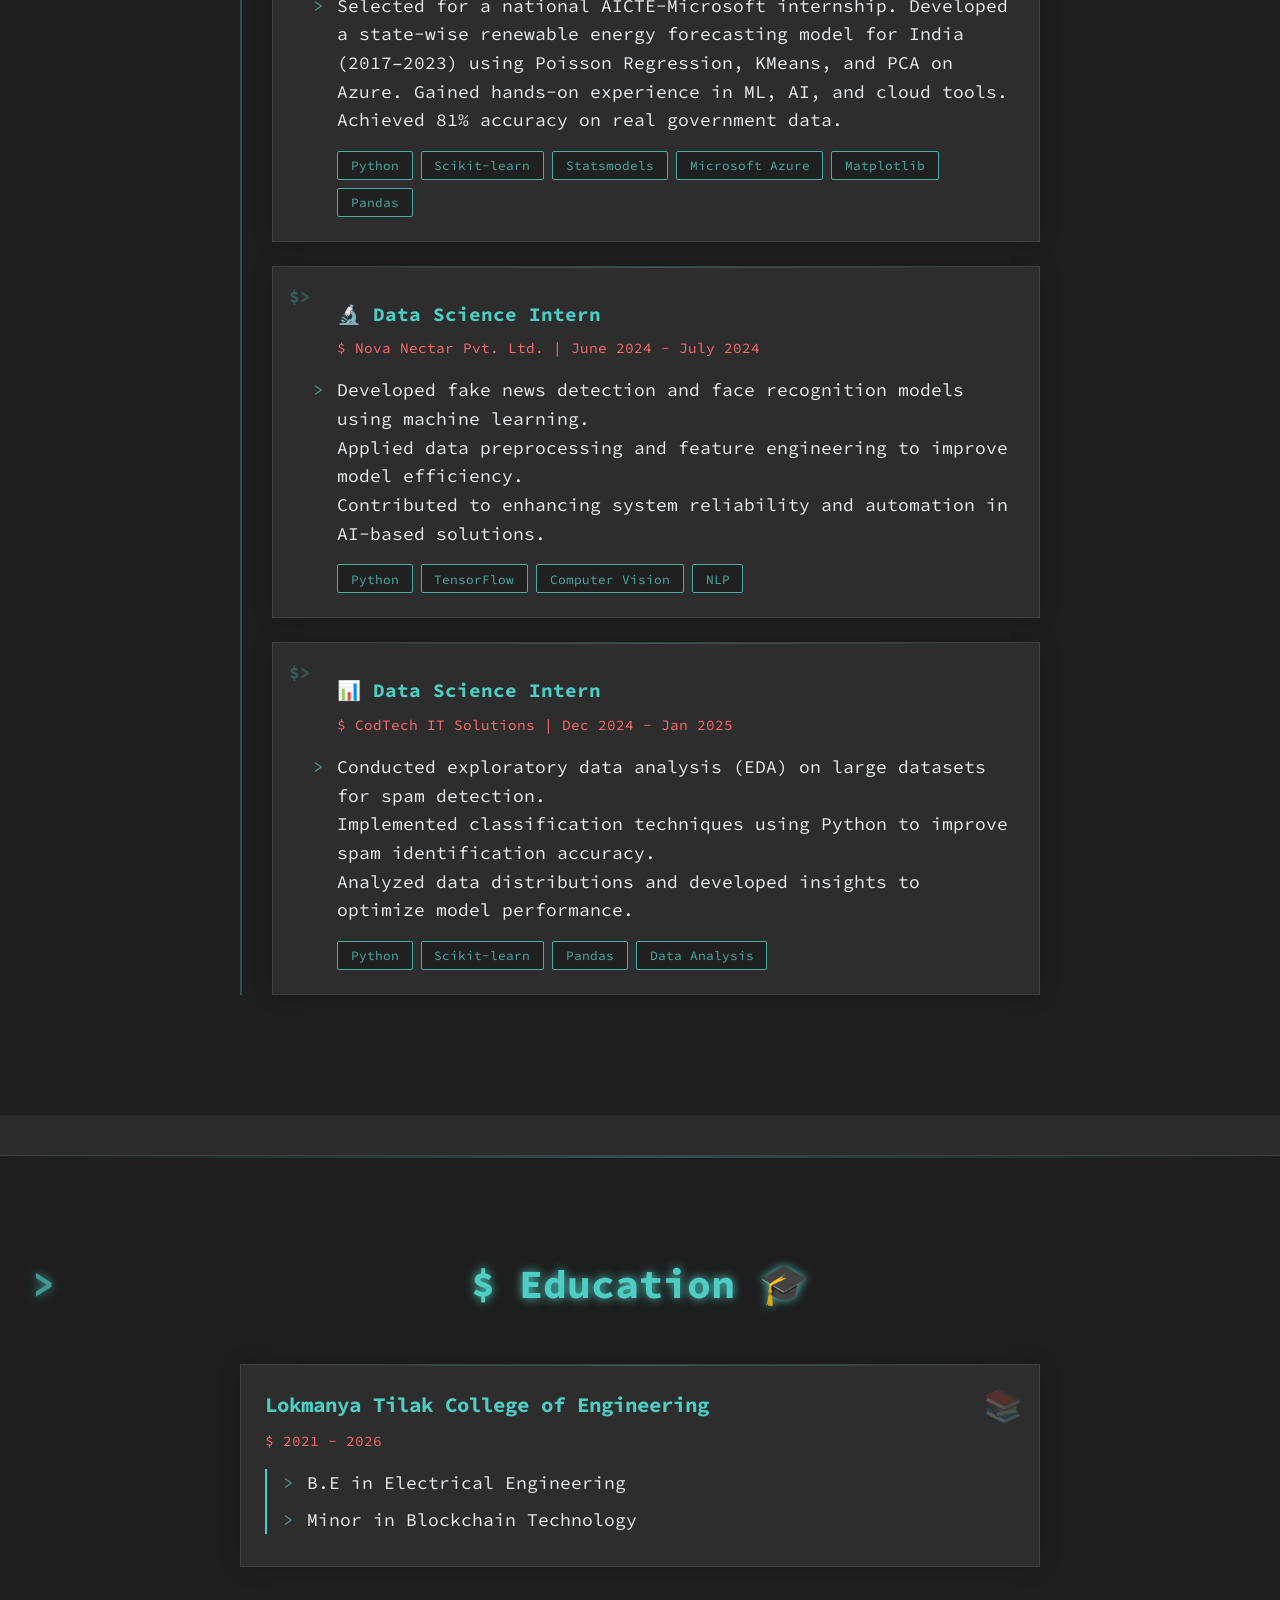
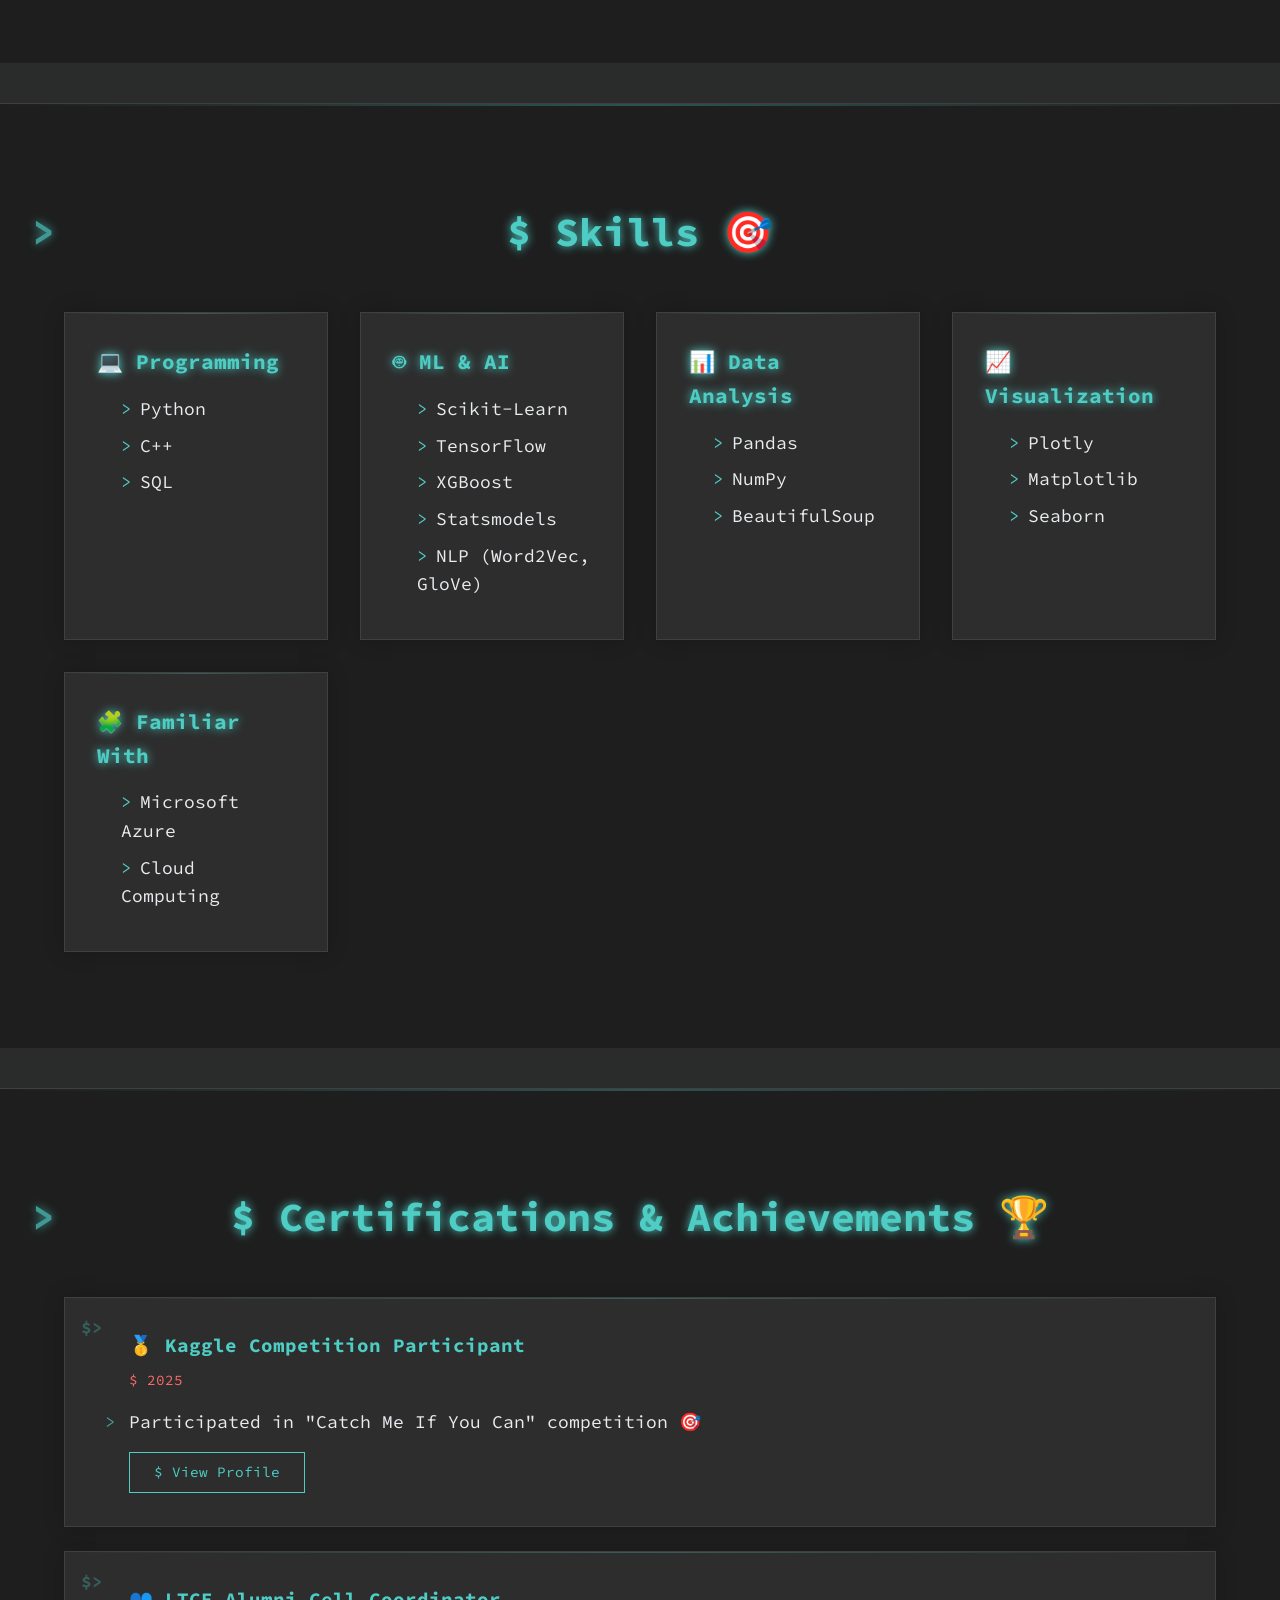
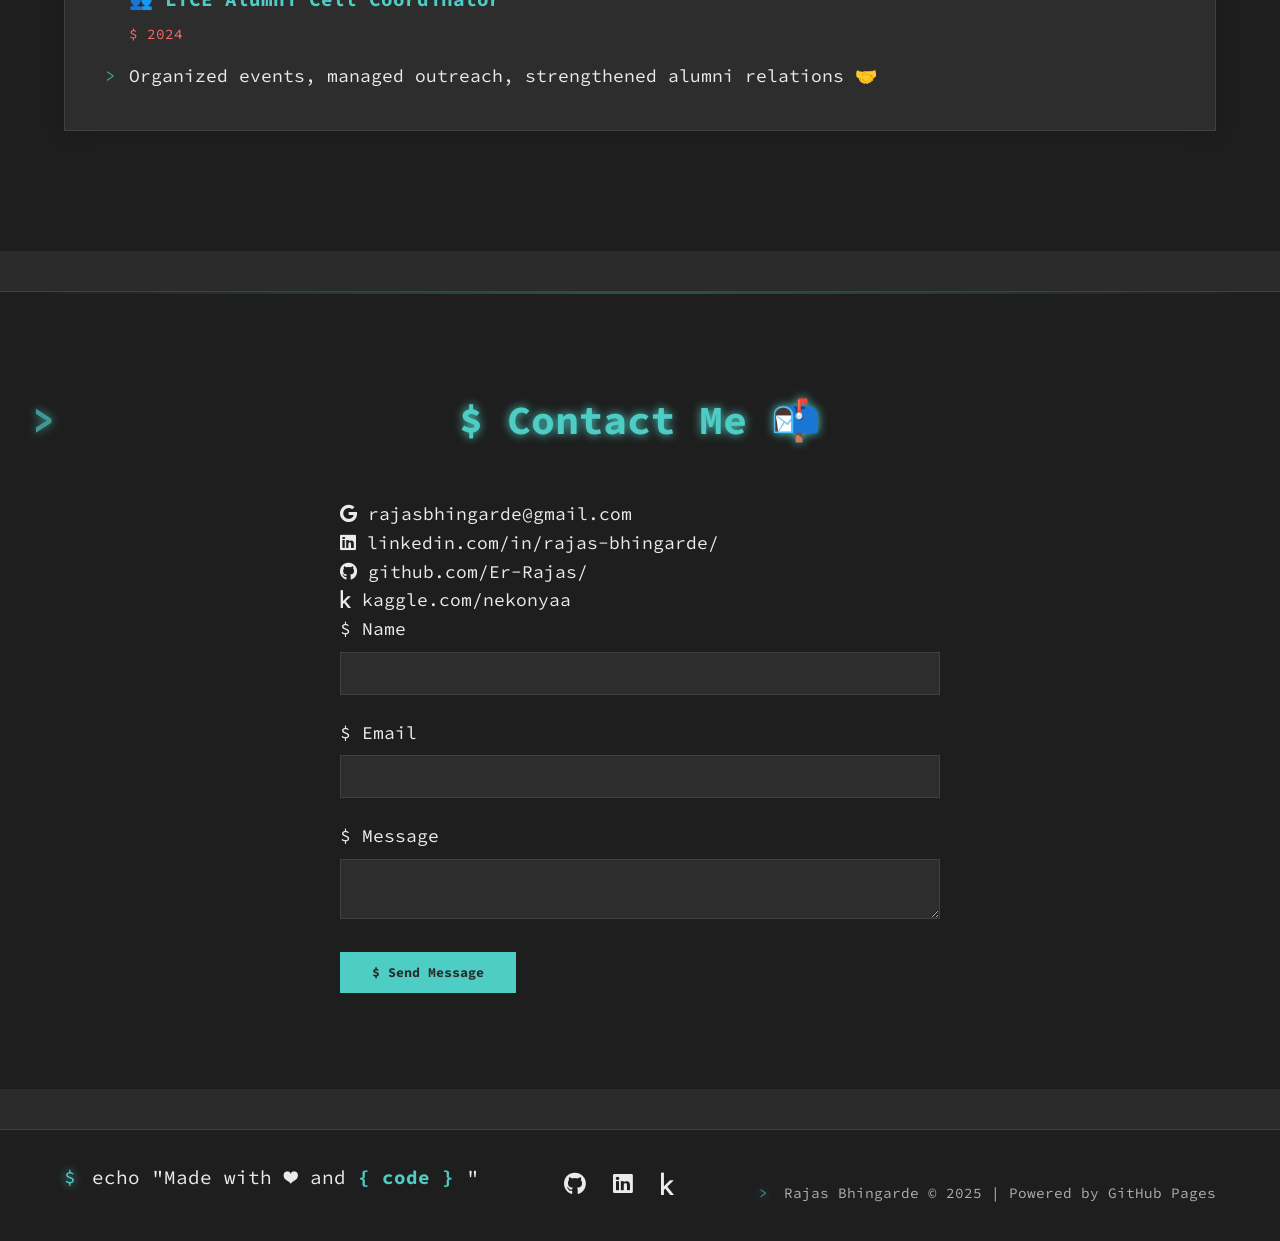
==== commit eec0c434: "updated exp and project added" ====
--- a/index.html
+++ b/index.html
@@ -25,11 +25,11 @@
     </header>
 
     <main>
-        <section id="hero" class="hero-section">
+        <section id="hero" class="hero-section fade-in">
             <div class="hero-content">
-                <h1>$ Hi, I'm <span class="highlight">Rajas Bhingarde</span> 👋</h1>
-                <p class="subtitle">> AI & Data Science Enthusiast | Machine Learning Engineer 🤖</p>
-                <p class="hero-description">> Transforming data into intelligent solutions 📊</p>
+                <h1><strong>$ Hi, I'm <span class="highlight">Rajas Bhingarde</span> 👋</strong></h1>
+                <p class="subtitle">> Turning Data Into Actionable Insights with AI & Cloud</p>
+                <p class="hero-description">> AI & Data Science Enthusiast | Machine Learning Engineer 🤖</p>
                 <div class="hero-quote">
                     <p>"I'm just your friendly neighborhood tech Spider-Man."</p>
                     <span class="quote-cursor">|</span>
@@ -48,18 +48,18 @@
             </div>
         </section>
 
-        <section id="about" class="section">
-            <h2>$ About Me 👨‍💻</h2>
+        <section id="about" class="section fade-in">
+            <h2><strong>$ About Me 👨‍💻</strong></h2>
             <div class="about-content">
                 <div class="about-text">
                     <p class="terminal-text">Hello World! I'm a passionate Data Scientist who loves turning complex data into actionable insights 🎯</p>
-                    <p class="terminal-text">My journey in AI & ML is driven by curiosity and innovation 🚀</p>
-                    <p class="terminal-text">Currently exploring the frontiers of NLP and predictive modeling ⚡</p>
+                    <p class="terminal-text">Driven by curiosity and innovation, I specialize in building intelligent solutions with AI, ML, and cloud technologies.</p>
+                    <p class="terminal-text">Currently exploring cutting-edge NLP and predictive modeling to solve real-world problems.</p>
                     <div class="skills-summary">
-                        <h3>$ Technical Skills 💻</h3>
+                        <h3><strong>$ Technical Skills 💻</strong></h3>
                         <p>> Python, C++, Pandas, NumPy, Scikit-Learn, NLTK, XGBoost, Plotly, BeautifulSoup</p>
-                        <h3>$ Soft Skills 🤝</h3>
-                        <p>> Problem-solving, teamwork, leadership, team building, flexibility</p>
+                        <h3><strong>$ Soft Skills 🤝</strong></h3>
+                        <p>> Problem-solving, teamwork, leadership, adaptability, communication</p>
                     </div>
                 </div>
             </div>
@@ -75,6 +75,21 @@
         <section id="experience" class="section">
             <h2>$ Experience 💼</h2>
             <div class="experience-timeline">
+                <div class="experience-item">
+                    <h3>🤖 AI Intern</h3>
+                    <div class="experience-date">$ EduNet Foundation | AICTE Virtual Internship (Microsoft AI Program) | April 2025 - May 2025</div>
+                    <div class="experience-description">
+                        <p>Selected for a national AICTE-Microsoft internship. Developed a state-wise renewable energy forecasting model for India (2017–2023) using Poisson Regression, KMeans, and PCA on Azure. Gained hands-on experience in ML, AI, and cloud tools. Achieved 81% accuracy on real government data.</p>
+                    </div>
+                    <div class="experience-tech-stack">
+                        <span class="tech-tag">Python</span>
+                        <span class="tech-tag">Scikit-learn</span>
+                        <span class="tech-tag">Statsmodels</span>
+                        <span class="tech-tag">Microsoft Azure</span>
+                        <span class="tech-tag">Matplotlib</span>
+                        <span class="tech-tag">Pandas</span>
+                    </div>
+                </div>
                 <div class="experience-item">
                     <h3>🔬 Data Science Intern</h3>
                     <div class="experience-date">$ Nova Nectar Pvt. Ltd. | June 2024 - July 2024</div>
@@ -138,6 +153,7 @@
                         <li>Scikit-Learn</li>
                         <li>TensorFlow</li>
                         <li>XGBoost</li>
+                        <li>Statsmodels</li>
                         <li>NLP (Word2Vec, GloVe)</li>
                     </ul>
                 </div>
@@ -155,6 +171,13 @@
                         <li>Plotly</li>
                         <li>Matplotlib</li>
                         <li>Seaborn</li>
+                    </ul>
+                </div>
+                <div class="skill-category">
+                    <h3>🧩 Familiar With</h3>
+                    <ul>
+                        <li>Microsoft Azure</li>
+                        <li>Cloud Computing</li>
                     </ul>
                 </div>
             </div>
@@ -225,7 +248,7 @@
                 </a>
             </div>
             <p class="footer-copyright">
-                <span class="terminal-prompt">></span> Rajas Bhingarde © 2024 | Powered by GitHub Pages
+                <span class="terminal-prompt">></span> Rajas Bhingarde © 2025 | Powered by GitHub Pages
             </p>
         </div>
     </footer>
--- a/styles.css
+++ b/styles.css
@@ -31,6 +31,8 @@
 
 html {
     scroll-behavior: smooth;
+    height: 100%;
+    overflow-y: auto;
 }
 
 body {
@@ -48,6 +50,10 @@
     background-size: 100% 100%, 100% 2px;
     transition: background-color 0.3s, color 0.3s;
     position: relative;
+    min-height: 100%;
+    margin: 0;
+    padding: 0;
+    font-size: 1.12rem;
 }
 
 body::before {
@@ -261,10 +267,12 @@
 
 /* Sections */
 .section {
-    padding: 5rem 5%;
+    padding: 6rem 5% 6rem 5%;
     background-color: var(--section-bg);
     position: relative;
     border-top: 1px solid var(--border-color);
+    margin-bottom: 2.5rem;
+    animation: fadeIn 0.6s ease-out;
 }
 
 .section::before {
@@ -283,6 +291,10 @@
     opacity: 0.3;
 }
 
+.section h2, .project-content h3 {
+    font-weight: bold;
+}
+
 .section h2 {
     font-size: 2.5rem;
     margin-bottom: 3rem;
@@ -355,6 +367,18 @@
     padding: 0.25rem 0.75rem;
     border: 1px solid var(--border-color);
     font-size: 0.9rem;
+}
+
+.project-links {
+    display: flex;
+    flex-direction: column;
+    gap: 1rem;
+    margin-top: 1.5rem;
+}
+
+.btn-primary,
+.btn-secondary {
+    width: 100%;
 }
 
 .btn-primary {
@@ -369,8 +393,38 @@
     transition: all 0.3s;
     text-decoration: none;
     text-align: center;
-    margin-top: auto;
     width: fit-content;
+}
+
+.btn-secondary {
+    display: inline-block;
+    background: transparent;
+    color: var(--secondary-color);
+    border: 2px solid var(--secondary-color);
+    border-radius: 4px;
+    padding: 0.75rem 2rem;
+    font-family: var(--terminal-font);
+    font-weight: bold;
+    cursor: pointer;
+    transition: all 0.3s;
+    text-decoration: none;
+    text-align: center;
+    width: fit-content;
+    position: relative;
+}
+
+.btn-secondary:hover {
+    background: var(--secondary-color);
+    color: var(--bg-color);
+    box-shadow: 0 0 15px rgba(78, 205, 196, 0.3);
+    transform: translateY(-2px);
+    border-color: var(--secondary-color);
+}
+
+.btn-secondary i {
+    margin-right: 0.5rem;
+    font-size: 1rem;
+    vertical-align: middle;
 }
 
 /* Skills Grid */
@@ -669,7 +723,7 @@
 @keyframes fadeIn {
     from {
         opacity: 0;
-        transform: translateY(20px);
+        transform: translateY(30px);
     }
     to {
         opacity: 1;
@@ -1220,4 +1274,69 @@
     background-clip: text;
     -webkit-text-fill-color: transparent;
     transform: translateY(-2px);
+}
+
+/* Add styles for fullscreen mode */
+:fullscreen {
+    height: 100vh !important;
+    width: 100vw !important;
+}
+
+:-webkit-full-screen {
+    height: 100vh !important;
+    width: 100vw !important;
+}
+
+:-moz-full-screen {
+    height: 100vh !important;
+    width: 100vw !important;
+}
+
+:-ms-fullscreen {
+    height: 100vh !important;
+    width: 100vw !important;
+}
+
+/* Custom Scrollbar Styling */
+::-webkit-scrollbar {
+    width: 8px;
+    height: 8px;
+}
+
+::-webkit-scrollbar-track {
+    background: var(--section-bg);
+    border: 1px solid var(--border-color);
+}
+
+::-webkit-scrollbar-thumb {
+    background: var(--terminal-prompt);
+    border: 1px solid var(--border-color);
+    border-radius: 2px;
+}
+
+::-webkit-scrollbar-thumb:hover {
+    background: var(--primary-color);
+    box-shadow: 0 0 10px var(--terminal-prompt);
+}
+
+/* Firefox scrollbar */
+* {
+    scrollbar-width: thin;
+    scrollbar-color: var(--terminal-prompt) var(--section-bg);
+}
+
+.fade-in {
+    opacity: 0;
+    animation: fadeIn 1s ease-out forwards;
+}
+
+@keyframes fadeIn {
+    from {
+        opacity: 0;
+        transform: translateY(30px);
+    }
+    to {
+        opacity: 1;
+        transform: translateY(0);
+    }
 } 
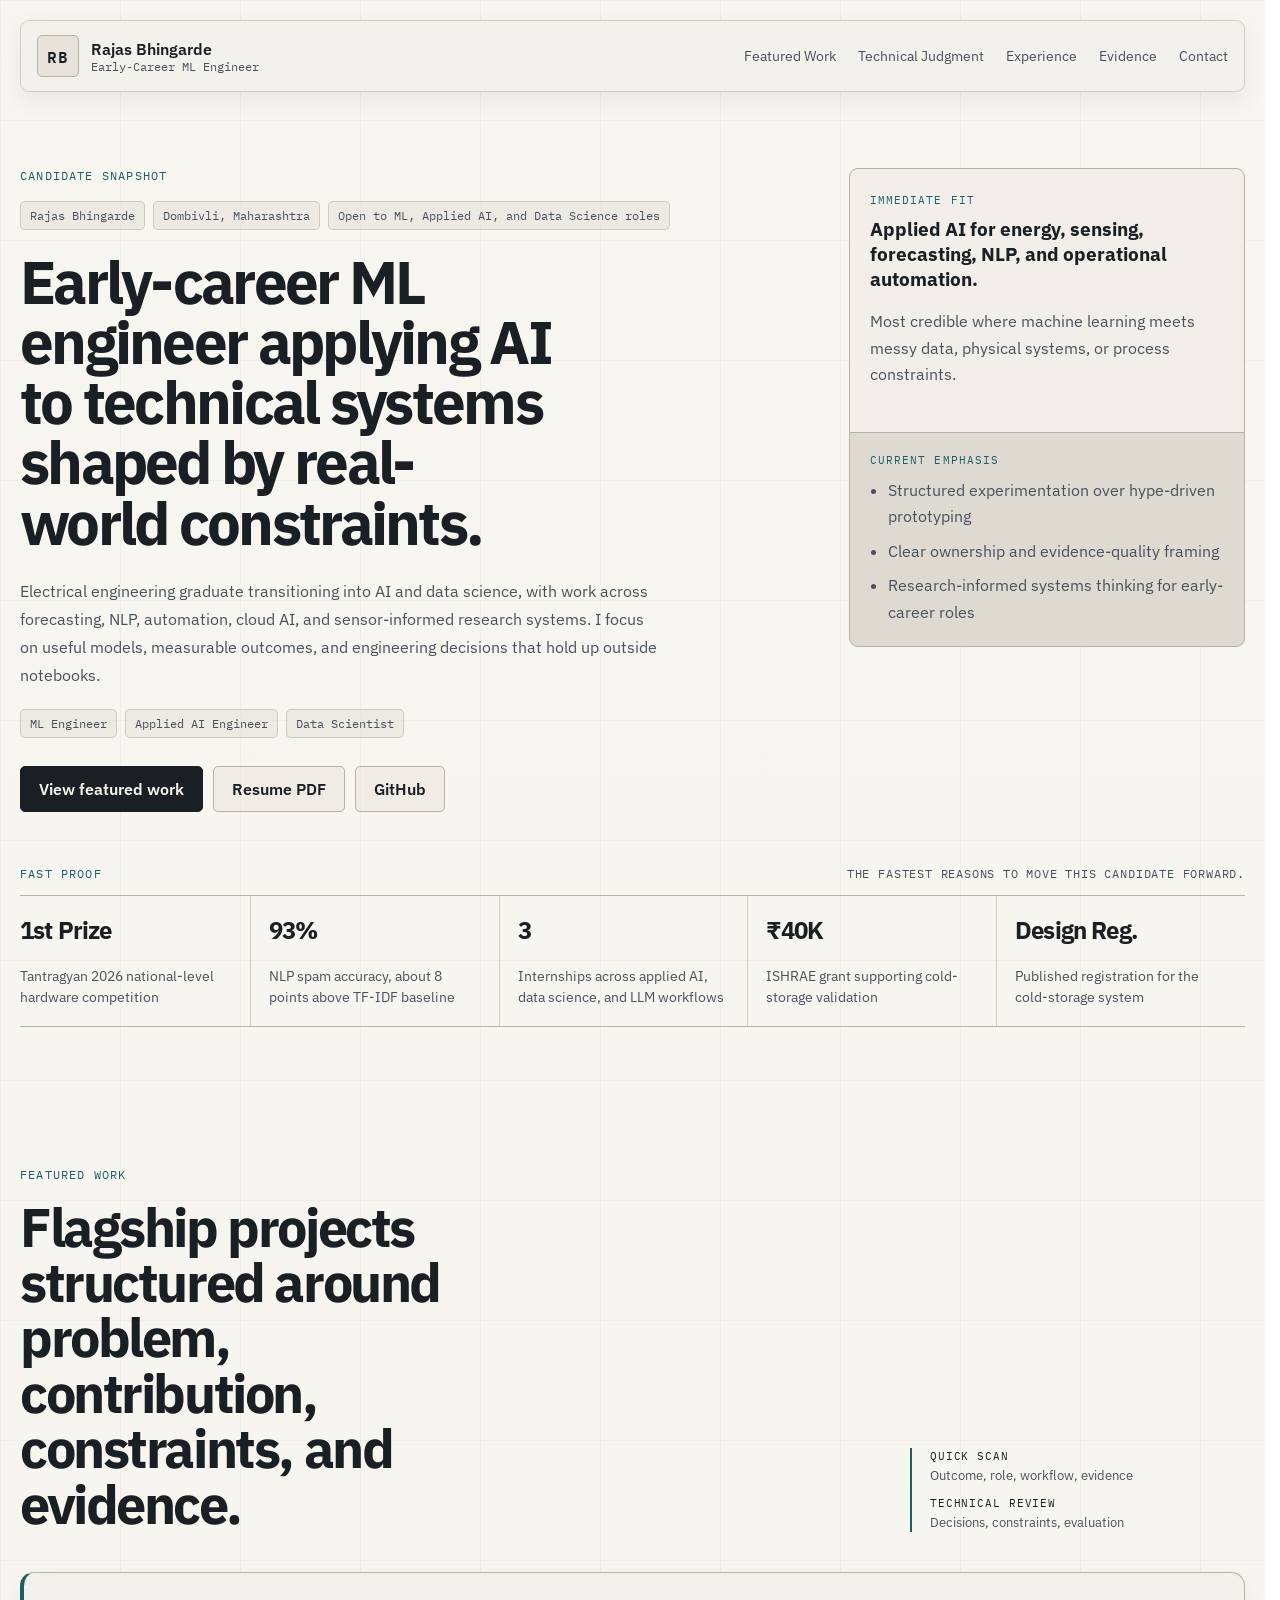
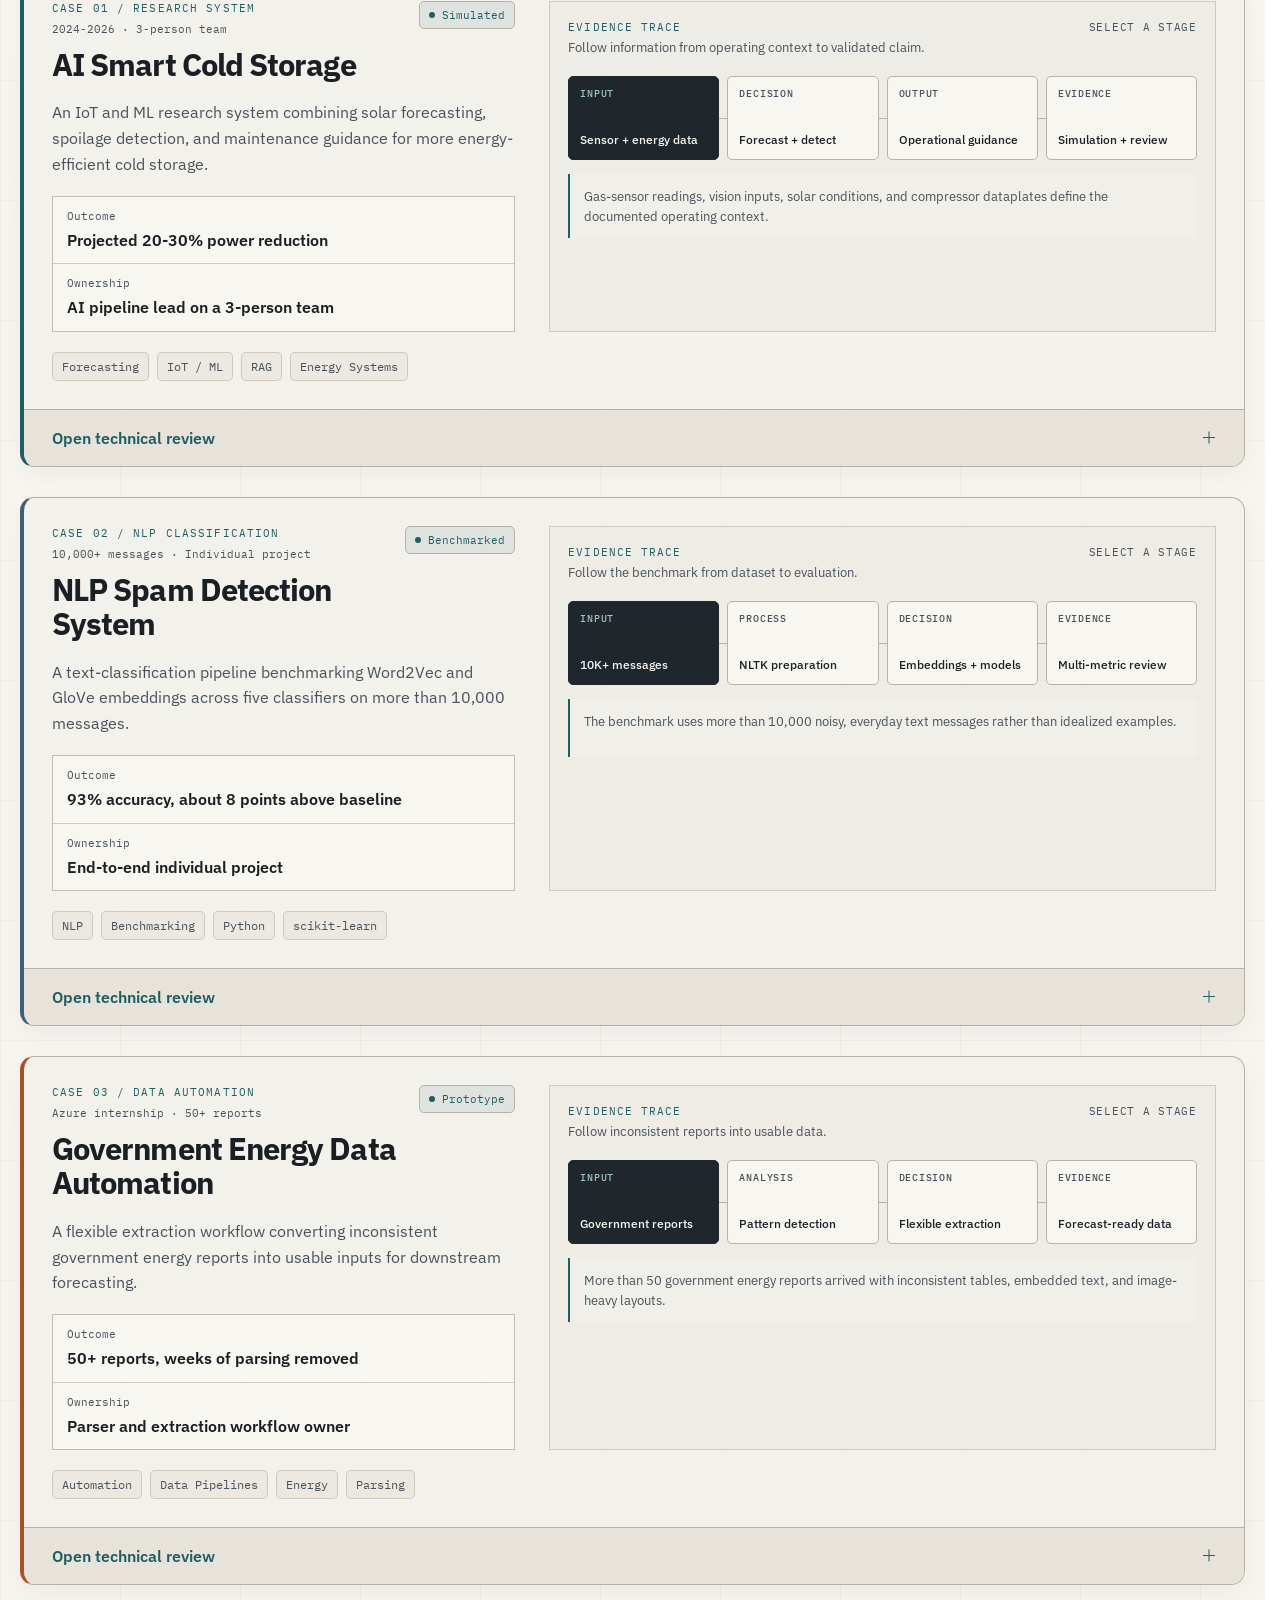
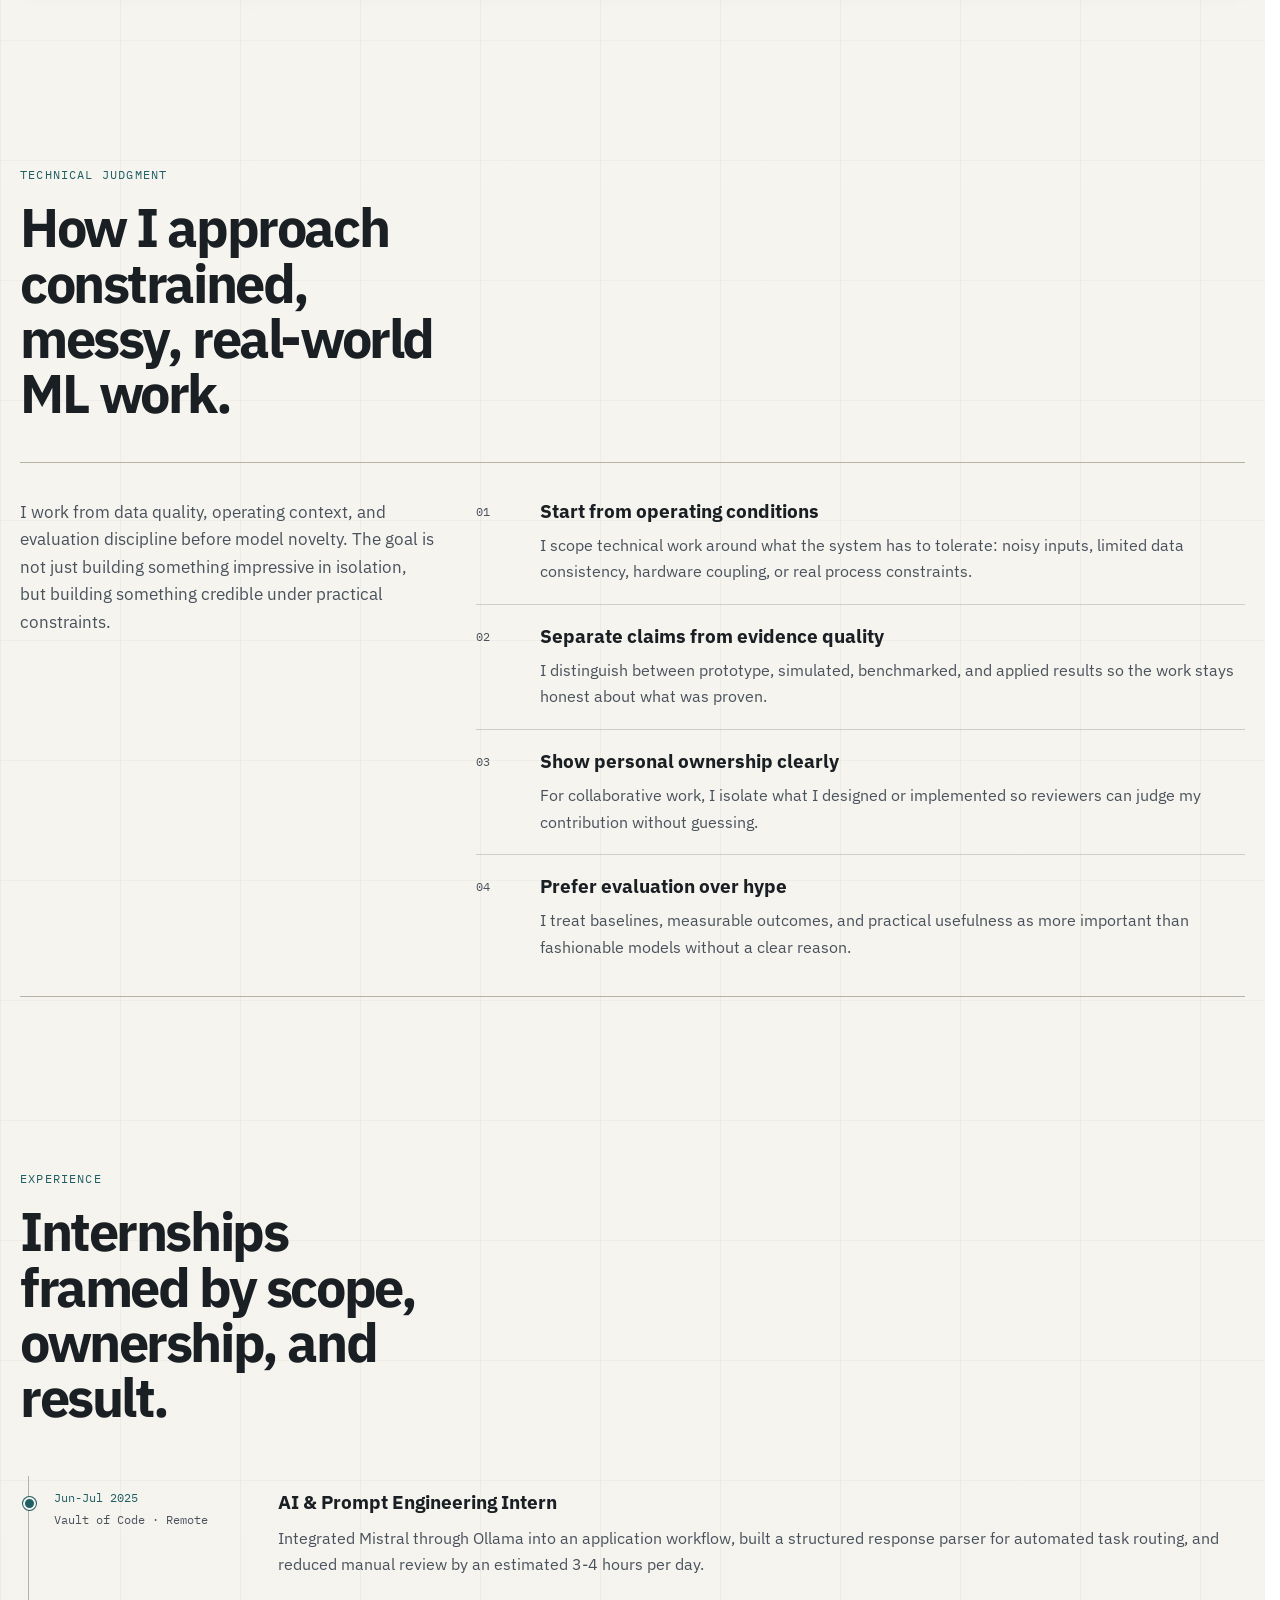
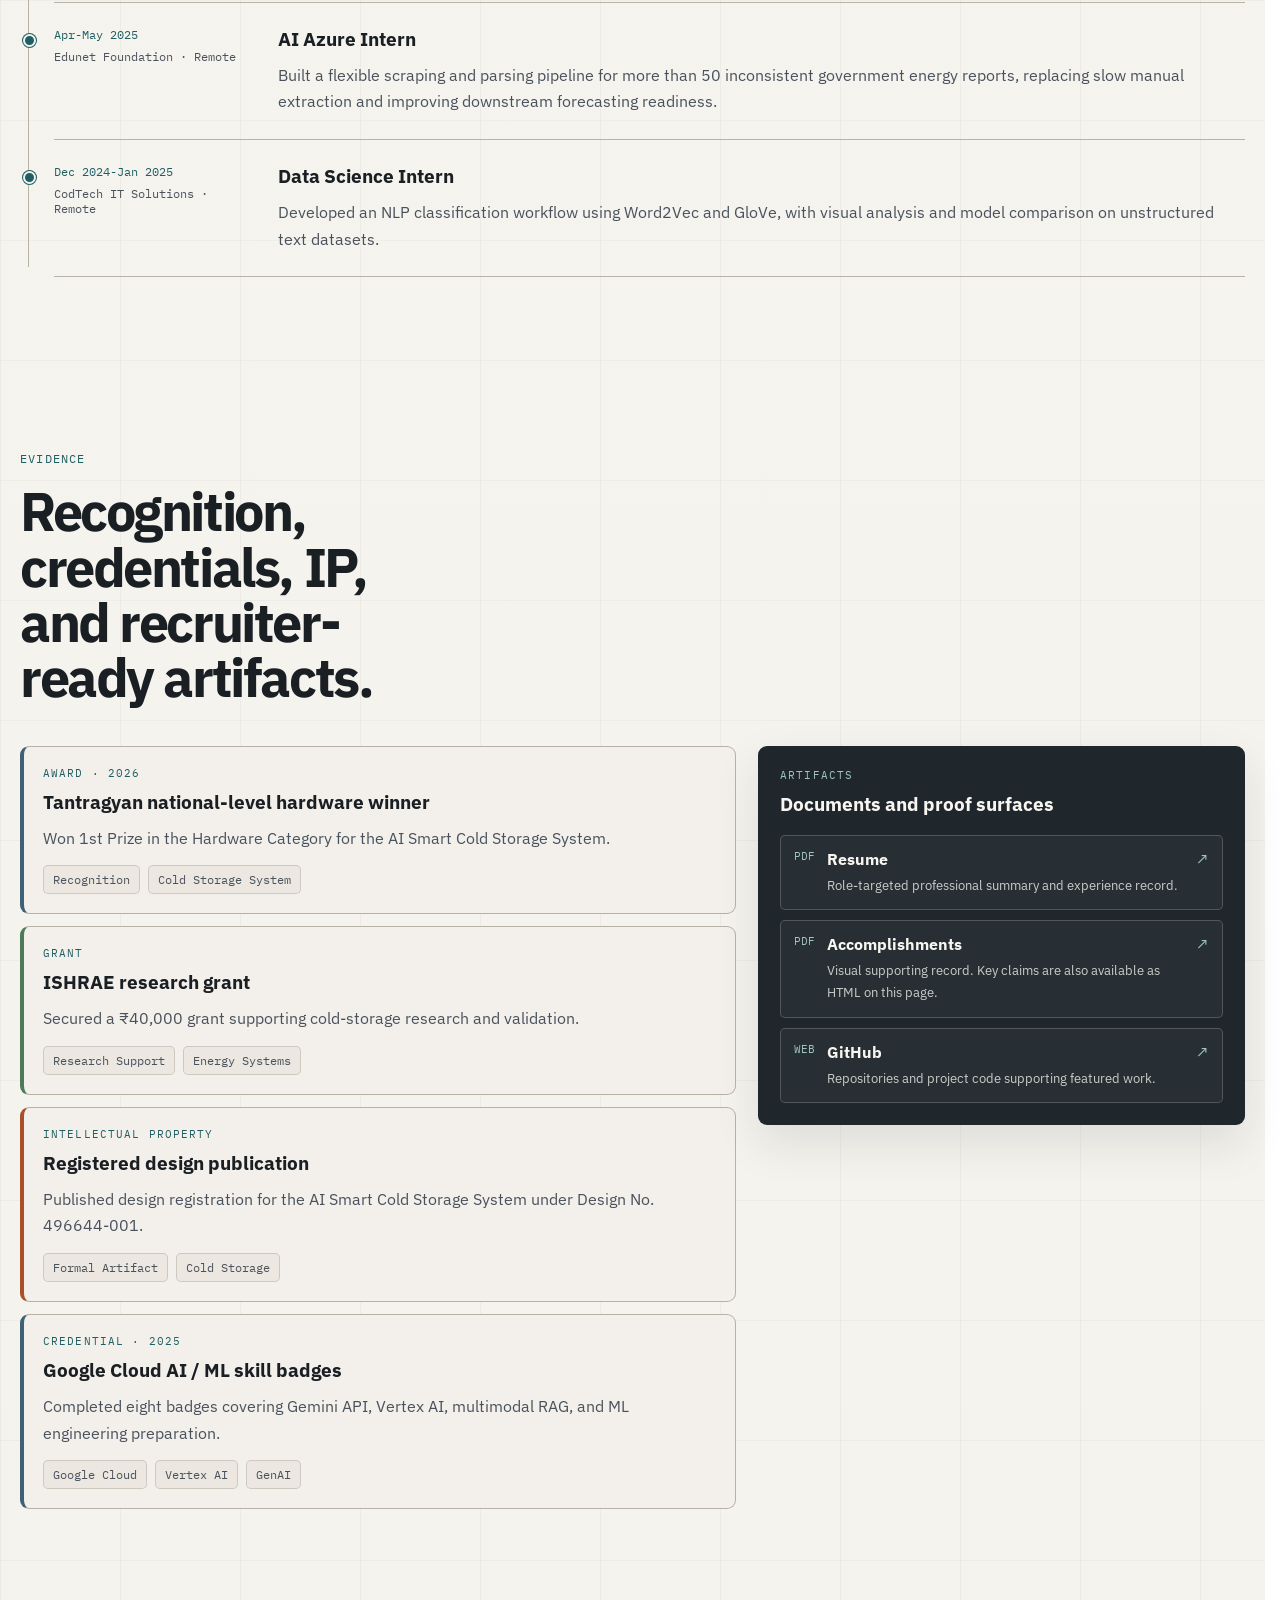
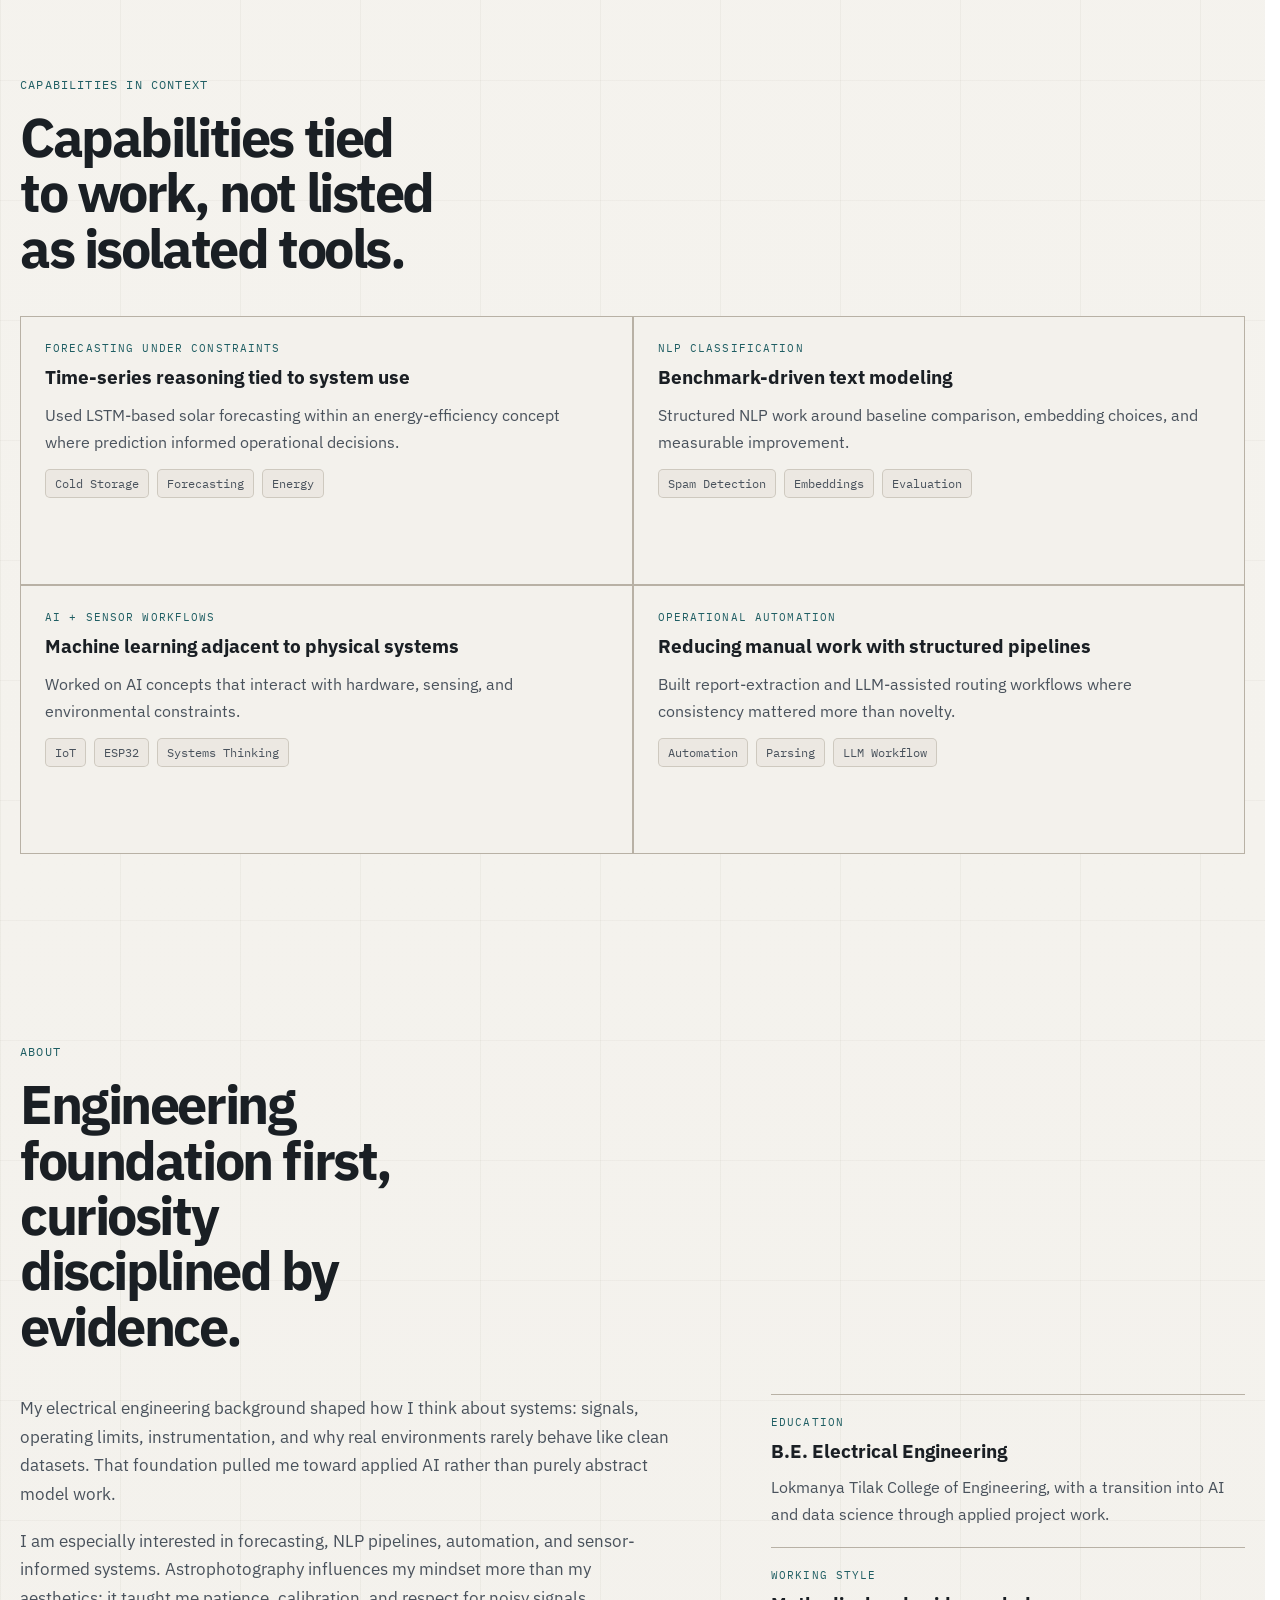
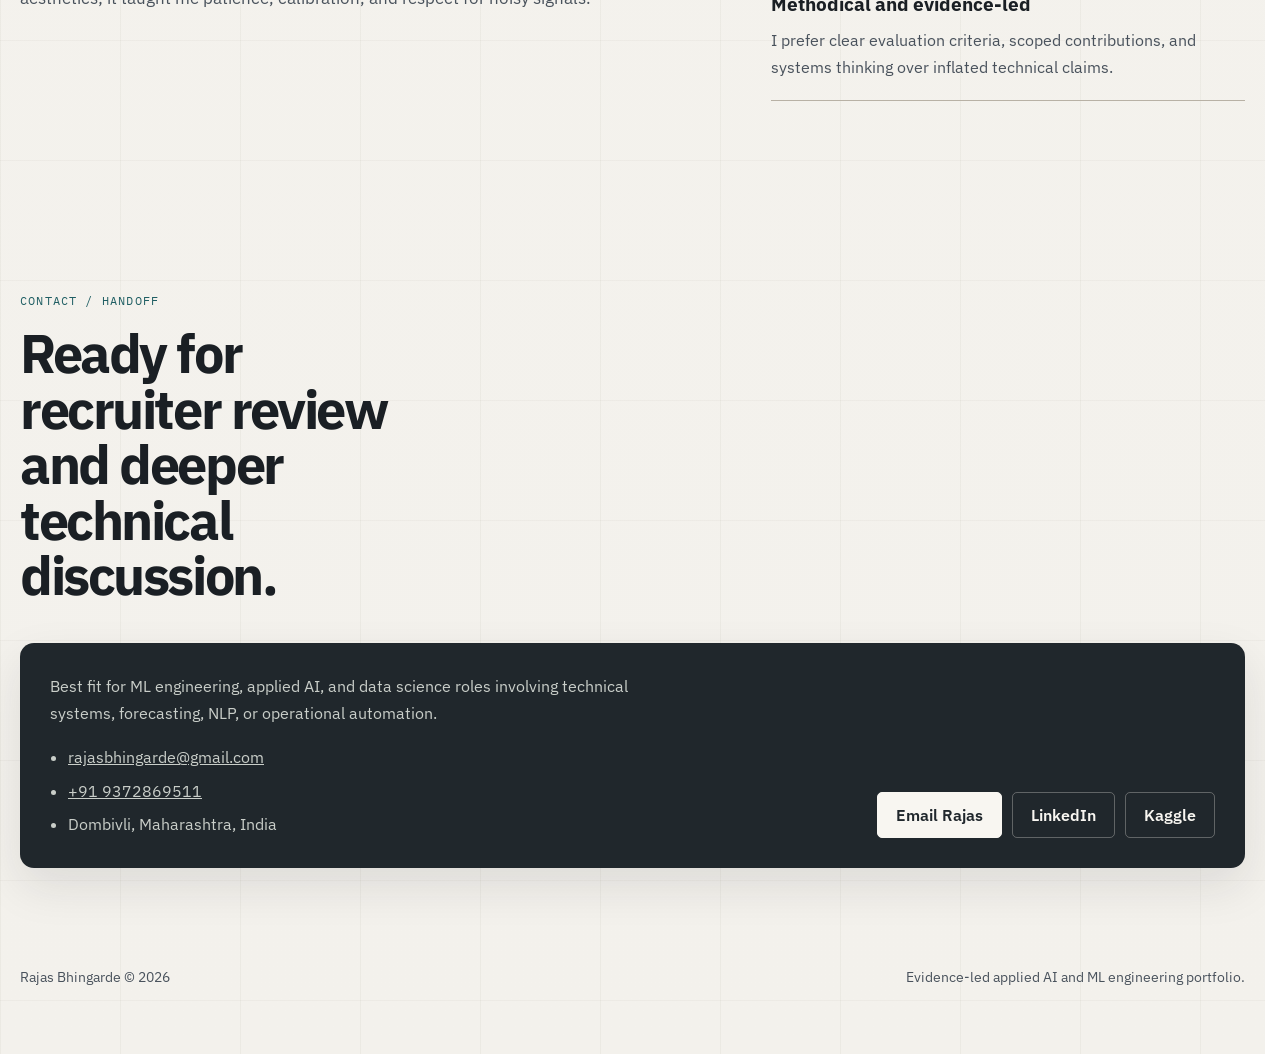
==== commit a4b9982a: "updated site" ====
--- a/index.html
+++ b/index.html
@@ -3,256 +3,517 @@
 <head>
     <meta charset="UTF-8">
     <meta name="viewport" content="width=device-width, initial-scale=1.0">
-    <meta name="description" content="Portfolio website showcasing AI, Data Science, and Machine Learning projects">
-    <title>Rajas Bhingarde - Portfolio</title>
+    <title>Rajas Bhingarde | Early-Career ML Engineer for Technical Systems</title>
+    <meta name="description" content="Evidence-led portfolio of Rajas Bhingarde, an early-career ML engineer applying AI to forecasting, sensing, NLP, automation, and technical systems.">
+    <meta name="author" content="Rajas Bhingarde">
+    <meta name="robots" content="index, follow">
+    <meta name="theme-color" content="#f3f1ec">
+    <link rel="canonical" href="https://er-rajas.github.io/portfolio/">
+    <link rel="icon" href="assets/favicon.svg" type="image/svg+xml">
+
+    <meta property="og:type" content="profile">
+    <meta property="og:title" content="Rajas Bhingarde | Early-Career ML Engineer">
+    <meta property="og:description" content="Applied AI work across forecasting, NLP, automation, and sensor-informed technical systems, presented with explicit ownership and evidence quality.">
+    <meta property="og:url" content="https://er-rajas.github.io/portfolio/">
+    <meta property="og:site_name" content="Rajas Bhingarde Portfolio">
+    <meta property="og:image" content="https://er-rajas.github.io/portfolio/assets/og-card.png">
+    <meta property="og:image:width" content="1200">
+    <meta property="og:image:height" content="630">
+    <meta property="og:image:alt" content="Rajas Bhingarde, early-career ML engineer applying AI to technical systems">
+    <meta property="profile:first_name" content="Rajas">
+    <meta property="profile:last_name" content="Bhingarde">
+    <meta name="twitter:card" content="summary_large_image">
+    <meta name="twitter:title" content="Rajas Bhingarde | Early-Career ML Engineer">
+    <meta name="twitter:description" content="Evidence-led applied AI portfolio spanning forecasting, NLP, automation, and technical systems.">
+    <meta name="twitter:image" content="https://er-rajas.github.io/portfolio/assets/og-card.png">
+
+    <link rel="preconnect" href="https://fonts.googleapis.com">
+    <link rel="preconnect" href="https://fonts.gstatic.com" crossorigin>
+    <link href="https://fonts.googleapis.com/css2?family=IBM+Plex+Mono:wght@400;500;600&amp;family=IBM+Plex+Sans:wght@400;500;600;700&amp;display=swap" rel="stylesheet">
     <link rel="stylesheet" href="styles.css">
-    <link rel="stylesheet" href="https://cdnjs.cloudflare.com/ajax/libs/font-awesome/6.0.0/css/all.min.css">
-    <link rel="stylesheet" href="https://fonts.googleapis.com/css2?family=Source+Code+Pro:wght@400;500;600;700&display=swap">
+
+    <script type="application/ld+json">
+    {
+        "@context": "https://schema.org",
+        "@graph": [
+            {
+                "@type": "Person",
+                "@id": "https://er-rajas.github.io/portfolio/#rajas-bhingarde",
+                "name": "Rajas Bhingarde",
+                "url": "https://er-rajas.github.io/portfolio/",
+                "email": "mailto:rajasbhingarde@gmail.com",
+                "telephone": "+91-9372869511",
+                "jobTitle": "Early-Career ML Engineer",
+                "description": "Early-career ML engineer applying AI to technical systems, forecasting, sensing, NLP, and real-world engineering problems.",
+                "address": {
+                    "@type": "PostalAddress",
+                    "addressLocality": "Dombivli",
+                    "addressRegion": "Maharashtra",
+                    "addressCountry": "IN"
+                },
+                "sameAs": [
+                    "https://github.com/Er-Rajas",
+                    "https://linkedin.com/in/rajas-bhingarde/",
+                    "https://www.kaggle.com/nekonyaa"
+                ],
+                "alumniOf": {
+                    "@type": "CollegeOrUniversity",
+                    "name": "Lokmanya Tilak College of Engineering"
+                },
+                "knowsAbout": [
+                    "Machine Learning",
+                    "Forecasting",
+                    "Natural Language Processing",
+                    "Technical Systems",
+                    "Embedded AI",
+                    "IoT",
+                    "Python"
+                ],
+                "award": [
+                    "1st Prize, Tantragyan 2026 National Level Project Competition",
+                    "ISHRAE Research Grant",
+                    "Aavishkar Merit Certificate"
+                ]
+            },
+            {
+                "@type": "ItemList",
+                "name": "Featured machine learning projects by Rajas Bhingarde",
+                "itemListElement": [
+                    {
+                        "@type": "CreativeWork",
+                        "position": 1,
+                        "name": "AI Smart Cold Storage",
+                        "description": "Research-stage IoT and ML system combining solar forecasting, spoilage detection, and maintenance guidance for cold-storage energy efficiency.",
+                        "creator": { "@id": "https://er-rajas.github.io/portfolio/#rajas-bhingarde" }
+                    },
+                    {
+                        "@type": "SoftwareSourceCode",
+                        "position": 2,
+                        "name": "NLP Spam Detection System",
+                        "codeRepository": "https://github.com/Er-Rajas/Spam-Detection",
+                        "programmingLanguage": "Python",
+                        "creator": { "@id": "https://er-rajas.github.io/portfolio/#rajas-bhingarde" }
+                    },
+                    {
+                        "@type": "CreativeWork",
+                        "position": 3,
+                        "name": "Government Energy Data Automation",
+                        "description": "Prototype extraction workflow for inconsistent government energy reports and downstream forecasting inputs.",
+                        "creator": { "@id": "https://er-rajas.github.io/portfolio/#rajas-bhingarde" }
+                    }
+                ]
+            }
+        ]
+    }
+    </script>
 </head>
 <body>
-    <header>
-        <nav class="navbar">
-            <div class="logo">$ Rajas Bhingarde</div>
-            <div class="nav-links">
-                <a href="#about">about</a>
-                <a href="#projects">projects</a>
-                <a href="#experience">experience</a>
-                <a href="#skills">skills</a>
-                <a href="#certifications">certifications</a>
-                <a href="#contact">contact</a>
-            </div>
-        </nav>
-    </header>
-
-    <main>
-        <section id="hero" class="hero-section fade-in">
-            <div class="hero-content">
-                <h1><strong>$ Hi, I'm <span class="highlight">Rajas Bhingarde</span> 👋</strong></h1>
-                <p class="subtitle">> Turning Data Into Actionable Insights with AI & Cloud</p>
-                <p class="hero-description">> AI & Data Science Enthusiast | Machine Learning Engineer 🤖</p>
-                <div class="hero-quote">
-                    <p>"I'm just your friendly neighborhood tech Spider-Man."</p>
-                    <span class="quote-cursor">|</span>
-                </div>
-                <div class="social-links">
-                    <a href="https://github.com/Er-Rajas" target="_blank" aria-label="GitHub">
-                        <i class="fab fa-github"></i>
-                    </a>
-                    <a href="https://linkedin.com/in/rajas-bhingarde/" target="_blank" aria-label="LinkedIn">
-                        <i class="fab fa-linkedin"></i>
-                    </a>
-                    <a href="https://www.kaggle.com/nekonyaa" target="_blank" aria-label="Kaggle">
-                        <i class="fab fa-kaggle"></i>
-                    </a>
-                </div>
-            </div>
-        </section>
-
-        <section id="about" class="section fade-in">
-            <h2><strong>$ About Me 👨‍💻</strong></h2>
-            <div class="about-content">
-                <div class="about-text">
-                    <p class="terminal-text">Hello World! I'm a passionate Data Scientist who loves turning complex data into actionable insights 🎯</p>
-                    <p class="terminal-text">Driven by curiosity and innovation, I specialize in building intelligent solutions with AI, ML, and cloud technologies.</p>
-                    <p class="terminal-text">Currently exploring cutting-edge NLP and predictive modeling to solve real-world problems.</p>
-                    <div class="skills-summary">
-                        <h3><strong>$ Technical Skills 💻</strong></h3>
-                        <p>> Python, C++, Pandas, NumPy, Scikit-Learn, NLTK, XGBoost, Plotly, BeautifulSoup</p>
-                        <h3><strong>$ Soft Skills 🤝</strong></h3>
-                        <p>> Problem-solving, teamwork, leadership, adaptability, communication</p>
+    <a class="skip-link" href="#main">Skip to content</a>
+
+    <div class="page-shell">
+        <header class="site-header">
+            <nav class="nav" aria-label="Primary navigation">
+                <a class="brand" href="#top" aria-label="Rajas Bhingarde, home">
+                    <span class="brand-mark" aria-hidden="true">RB</span>
+                    <span class="brand-lockup">
+                        <span class="brand-name">Rajas Bhingarde</span>
+                        <span class="brand-role">Early-Career ML Engineer</span>
+                    </span>
+                </a>
+                <button class="menu-toggle" type="button" aria-expanded="false" aria-controls="nav-links">
+                    <span class="menu-label">Menu</span>
+                    <span class="menu-icon" aria-hidden="true"></span>
+                </button>
+                <div class="nav-links" id="nav-links">
+                    <a href="#work" data-nav="work">Featured Work</a>
+                    <a href="#judgment" data-nav="judgment">Technical Judgment</a>
+                    <a href="#experience" data-nav="experience">Experience</a>
+                    <a href="#evidence" data-nav="evidence">Evidence</a>
+                    <a href="#contact" data-nav="contact">Contact</a>
+                </div>
+            </nav>
+        </header>
+
+        <main id="main">
+            <section class="candidate-snapshot section" id="top" data-nav-section="">
+                <div class="snapshot-grid">
+                    <div class="snapshot-main">
+                        <p class="eyebrow">Candidate Snapshot</p>
+                        <div class="intro-band">
+                            <span>Rajas Bhingarde</span>
+                            <span>Dombivli, Maharashtra</span>
+                            <span>Open to ML, Applied AI, and Data Science roles</span>
+                        </div>
+                        <h1>Early-career ML engineer applying AI to technical systems shaped by real-world constraints.</h1>
+                        <p class="snapshot-summary">
+                            Electrical engineering graduate transitioning into AI and data science, with work across forecasting,
+                            NLP, automation, cloud AI, and sensor-informed research systems. I focus on useful models,
+                            measurable outcomes, and engineering decisions that hold up outside notebooks.
+                        </p>
+                        <div class="role-strip" aria-label="Best-fit roles">
+                            <span>ML Engineer</span>
+                            <span>Applied AI Engineer</span>
+                            <span>Data Scientist</span>
+                        </div>
+                        <div class="hero-actions">
+                            <a class="btn btn-primary" href="#work">View featured work</a>
+                            <a class="btn btn-secondary" href="assets/docs/rajas-bhingarde-resume.pdf" target="_blank" rel="noreferrer" aria-label="Open resume PDF in a new tab">Resume PDF</a>
+                            <a class="btn btn-secondary" href="https://github.com/Er-Rajas" target="_blank" rel="noreferrer" aria-label="Open GitHub profile in a new tab">GitHub</a>
+                        </div>
                     </div>
-                </div>
-            </div>
-        </section>
-
-        <section id="projects" class="section">
-            <h2>$ Projects 🛠️</h2>
-            <div class="projects-grid">
-                <!-- Project cards will be dynamically added here -->
-            </div>
-        </section>
-
-        <section id="experience" class="section">
-            <h2>$ Experience 💼</h2>
-            <div class="experience-timeline">
-                <div class="experience-item">
-                    <h3>🤖 AI Intern</h3>
-                    <div class="experience-date">$ EduNet Foundation | AICTE Virtual Internship (Microsoft AI Program) | April 2025 - May 2025</div>
-                    <div class="experience-description">
-                        <p>Selected for a national AICTE-Microsoft internship. Developed a state-wise renewable energy forecasting model for India (2017–2023) using Poisson Regression, KMeans, and PCA on Azure. Gained hands-on experience in ML, AI, and cloud tools. Achieved 81% accuracy on real government data.</p>
+                    <aside class="snapshot-sidebar" aria-label="Quick evidence">
+                        <article class="snapshot-panel snapshot-panel-primary">
+                            <p class="panel-label">Immediate fit</p>
+                            <h2>Applied AI for energy, sensing, forecasting, NLP, and operational automation.</h2>
+                            <p>Most credible where machine learning meets messy data, physical systems, or process constraints.</p>
+                        </article>
+                        <article class="snapshot-panel snapshot-panel-secondary">
+                            <p class="panel-label">Current emphasis</p>
+                            <ul class="summary-list">
+                                <li>Structured experimentation over hype-driven prototyping</li>
+                                <li>Clear ownership and evidence-quality framing</li>
+                                <li>Research-informed systems thinking for early-career roles</li>
+                            </ul>
+                        </article>
+                    </aside>
+                </div>
+            </section>
+
+            <section class="fast-proof section" aria-labelledby="fast-proof-title">
+                <div class="fast-proof-header">
+                    <p class="eyebrow" id="fast-proof-title">Fast Proof</p>
+                    <p class="section-note">The fastest reasons to move this candidate forward.</p>
+                </div>
+                <div class="proof-strip">
+                    <article class="proof-item">
+                        <strong class="proof-value">1st Prize</strong>
+                        <span class="proof-label">Tantragyan 2026 national-level hardware competition</span>
+                    </article>
+                    <article class="proof-item">
+                        <strong class="proof-value">93%</strong>
+                        <span class="proof-label">NLP spam accuracy, about 8 points above TF-IDF baseline</span>
+                    </article>
+                    <article class="proof-item">
+                        <strong class="proof-value">3</strong>
+                        <span class="proof-label">Internships across applied AI, data science, and LLM workflows</span>
+                    </article>
+                    <article class="proof-item">
+                        <strong class="proof-value">₹40K</strong>
+                        <span class="proof-label">ISHRAE grant supporting cold-storage validation</span>
+                    </article>
+                    <article class="proof-item">
+                        <strong class="proof-value">Design Reg.</strong>
+                        <span class="proof-label">Published registration for the cold-storage system</span>
+                    </article>
+                </div>
+            </section>
+
+            <section class="section work-section" id="work" data-nav-section="work">
+                <div class="section-heading section-heading-split">
+                    <div>
+                        <p class="eyebrow">Featured Work</p>
+                        <h2>Flagship projects structured around problem, contribution, constraints, and evidence.</h2>
                     </div>
-                    <div class="experience-tech-stack">
-                        <span class="tech-tag">Python</span>
-                        <span class="tech-tag">Scikit-learn</span>
-                        <span class="tech-tag">Statsmodels</span>
-                        <span class="tech-tag">Microsoft Azure</span>
-                        <span class="tech-tag">Matplotlib</span>
-                        <span class="tech-tag">Pandas</span>
+                    <div class="reading-modes" aria-label="Project reading modes">
+                        <p><span>Quick scan</span> Outcome, role, workflow, evidence</p>
+                        <p><span>Technical review</span> Decisions, constraints, evaluation</p>
                     </div>
                 </div>
-                <div class="experience-item">
-                    <h3>🔬 Data Science Intern</h3>
-                    <div class="experience-date">$ Nova Nectar Pvt. Ltd. | June 2024 - July 2024</div>
-                    <div class="experience-description">
-                        <p>Developed fake news detection and face recognition models using machine learning.</p>
-                        <p>Applied data preprocessing and feature engineering to improve model efficiency.</p>
-                        <p>Contributed to enhancing system reliability and automation in AI-based solutions.</p>
+
+                <div class="project-grid">
+                    <article class="project-card" id="cold-storage">
+                        <div class="project-overview">
+                            <div class="project-title-row">
+                                <div>
+                                    <p class="project-index">Case 01 / Research system</p>
+                                    <p class="project-meta">2024-2026 · 3-person team</p>
+                                    <h3>AI Smart Cold Storage</h3>
+                                </div>
+                                <span class="project-evidence"><span aria-hidden="true"></span>Simulated</span>
+                            </div>
+                            <p class="project-summary">An IoT and ML research system combining solar forecasting, spoilage detection, and maintenance guidance for more energy-efficient cold storage.</p>
+                            <dl class="project-signal-grid">
+                                <div>
+                                    <dt>Outcome</dt>
+                                    <dd>Projected 20-30% power reduction</dd>
+                                </div>
+                                <div>
+                                    <dt>Ownership</dt>
+                                    <dd>AI pipeline lead on a 3-person team</dd>
+                                </div>
+                            </dl>
+
+                            <div class="workflow-trace" data-trace>
+                                <div class="workflow-heading">
+                                    <div>
+                                        <p class="workflow-label">Evidence Trace</p>
+                                        <p>Follow information from operating context to validated claim.</p>
+                                    </div>
+                                    <span class="workflow-hint">Select a stage</span>
+                                </div>
+                                <ol aria-label="Conceptual workflow for AI Smart Cold Storage">
+                                    <li>
+                                        <button class="trace-step is-active" type="button" aria-pressed="true" data-note="Gas-sensor readings, vision inputs, solar conditions, and compressor dataplates define the documented operating context.">
+                                            <span class="trace-role">Input</span>
+                                            <span>Sensor + energy data</span>
+                                        </button>
+                                    </li>
+                                    <li>
+                                        <button class="trace-step" type="button" aria-pressed="false" data-note="LSTM solar forecasting and a two-stage gas-sensor plus ResNet50 process support forecasting and spoilage analysis.">
+                                            <span class="trace-role">Decision</span>
+                                            <span>Forecast + detect</span>
+                                        </button>
+                                    </li>
+                                    <li>
+                                        <button class="trace-step" type="button" aria-pressed="false" data-note="The system concept turns model outputs into pre-cooling decisions and RAG-assisted maintenance guidance.">
+                                            <span class="trace-role">Output</span>
+                                            <span>Operational guidance</span>
+                                        </button>
+                                    </li>
+                                    <li>
+                                        <button class="trace-step" type="button" aria-pressed="false" data-note="The energy claim remains projected: simulation and compressor-dataplate validation support the estimate, alongside a grant, design registration, and competition result.">
+                                            <span class="trace-role">Evidence</span>
+                                            <span>Simulation + review</span>
+                                        </button>
+                                    </li>
+                                </ol>
+                                <p class="trace-readout" aria-live="polite">Gas-sensor readings, vision inputs, solar conditions, and compressor dataplates define the documented operating context.</p>
+                            </div>
+
+                            <div class="project-overview-footer">
+                                <div class="project-tags" aria-label="Technologies and domains">
+                                    <span>Forecasting</span><span>IoT / ML</span><span>RAG</span><span>Energy Systems</span>
+                                </div>
+                            </div>
+                        </div>
+
+                        <details class="project-review">
+                            <summary class="project-toggle">
+                                <span class="when-closed">Open technical review</span>
+                                <span class="when-open">Close technical review</span>
+                                <span class="toggle-icon" aria-hidden="true"></span>
+                            </summary>
+                            <div class="deep-dive-inner">
+                                <div class="deep-dive-heading">
+                                    <div><p class="panel-label">Technical Review</p><h4>Reasoning, limits, and supporting evidence</h4></div>
+                                    <span>Evidence quality: Simulated</span>
+                                </div>
+                                <dl class="review-matrix">
+                                    <div><dt>Problem</dt><dd>Cold-storage operations face power consumption pressure and spoilage risk, especially where energy use and environmental control need tighter decision support.</dd></div>
+                                    <div><dt>Contribution</dt><dd>Designed the AI pipeline, including LSTM-based solar forecasting, machine-learning logic for spoilage analysis, and the RAG-assisted maintenance guidance layer.</dd></div>
+                                    <div><dt>Constraints</dt><dd>Research-stage work required cross-disciplinary coordination, hardware coupling, and explicit separation between projected benefit and deployment evidence.</dd></div>
+                                    <div><dt>Evaluation</dt><dd>Simulation and compressor-dataplate validation support projected 20-30% power reduction potential. External evidence includes a national competition win, grant, and design registration.</dd></div>
+                                </dl>
+                                <section class="engineering-decisions" aria-labelledby="cold-decisions">
+                                    <div class="decision-intro"><p class="panel-label">Engineering Decisions</p><h4 id="cold-decisions">Choices grounded in documented project scope</h4></div>
+                                    <dl>
+                                        <div><dt>Selected approach</dt><dd>LSTM forecasting supports pre-cooling, a gas-sensor and ResNet50 sequence handles two-stage spoilage detection, and RAG supports explainable maintenance guidance.</dd></div>
+                                        <div><dt>Alternatives in scope</dt><dd>The documented two-stage design avoids treating sensor readings or vision as a single spoilage signal. No broader architecture comparison is claimed.</dd></div>
+                                        <div><dt>Decision constraints</dt><dd>Hardware coupling, noisy physical signals, and research-stage validation favored modular outputs that could be assessed separately.</dd></div>
+                                        <div><dt>What the work showed</dt><dd>System-level benefit needs separate validation from model behavior; the power reduction remains explicitly projected.</dd></div>
+                                    </dl>
+                                </section>
+                                <div class="project-evidence-row">
+                                    <div><p class="panel-label">Evidence & links</p><div class="project-links"><a class="project-link" href="assets/docs/rajas-bhingarde-resume.pdf" target="_blank" rel="noreferrer" aria-label="Open resume details in a new tab">Resume details <span aria-hidden="true">↗</span></a><a class="project-link" href="assets/docs/rajas-bhingarde-accomplishments.pdf" target="_blank" rel="noreferrer" aria-label="Open accomplishments PDF in a new tab">Accomplishments PDF <span aria-hidden="true">↗</span></a></div></div>
+                                </div>
+                            </div>
+                        </details>
+                    </article>
+
+                    <article class="project-card" id="spam-detection">
+                        <div class="project-overview">
+                            <div class="project-title-row">
+                                <div>
+                                    <p class="project-index">Case 02 / NLP classification</p>
+                                    <p class="project-meta">10,000+ messages · Individual project</p>
+                                    <h3>NLP Spam Detection System</h3>
+                                </div>
+                                <span class="project-evidence"><span aria-hidden="true"></span>Benchmarked</span>
+                            </div>
+                            <p class="project-summary">A text-classification pipeline benchmarking Word2Vec and GloVe embeddings across five classifiers on more than 10,000 messages.</p>
+                            <dl class="project-signal-grid">
+                                <div><dt>Outcome</dt><dd>93% accuracy, about 8 points above baseline</dd></div>
+                                <div><dt>Ownership</dt><dd>End-to-end individual project</dd></div>
+                            </dl>
+
+                            <div class="workflow-trace" data-trace>
+                                <div class="workflow-heading">
+                                    <div><p class="workflow-label">Evidence Trace</p><p>Follow the benchmark from dataset to evaluation.</p></div>
+                                    <span class="workflow-hint">Select a stage</span>
+                                </div>
+                                <ol aria-label="Conceptual workflow for NLP Spam Detection System">
+                                    <li><button class="trace-step is-active" type="button" aria-pressed="true" data-note="The benchmark uses more than 10,000 noisy, everyday text messages rather than idealized examples."><span class="trace-role">Input</span><span>10K+ messages</span></button></li>
+                                    <li><button class="trace-step" type="button" aria-pressed="false" data-note="NLTK preprocessing creates a consistent input pipeline before representation and classifier comparisons."><span class="trace-role">Process</span><span>NLTK preparation</span></button></li>
+                                    <li><button class="trace-step" type="button" aria-pressed="false" data-note="Word2Vec and GloVe embeddings are compared across five classifiers, with TF-IDF retained as the explicit baseline."><span class="trace-role">Decision</span><span>Embeddings + models</span></button></li>
+                                    <li><button class="trace-step" type="button" aria-pressed="false" data-note="The result is reported with 93% accuracy, roughly eight percentage points above TF-IDF, alongside precision, recall, F1, and AUC evaluation."><span class="trace-role">Evidence</span><span>Multi-metric review</span></button></li>
+                                </ol>
+                                <p class="trace-readout" aria-live="polite">The benchmark uses more than 10,000 noisy, everyday text messages rather than idealized examples.</p>
+                            </div>
+
+                            <div class="project-overview-footer"><div class="project-tags" aria-label="Technologies and domains"><span>NLP</span><span>Benchmarking</span><span>Python</span><span>scikit-learn</span></div></div>
+                        </div>
+
+                        <details class="project-review">
+                            <summary class="project-toggle"><span class="when-closed">Open technical review</span><span class="when-open">Close technical review</span><span class="toggle-icon" aria-hidden="true"></span></summary>
+                            <div class="deep-dive-inner">
+                                <div class="deep-dive-heading"><div><p class="panel-label">Technical Review</p><h4>Reasoning, limits, and supporting evidence</h4></div><span>Evidence quality: Benchmarked</span></div>
+                                <dl class="review-matrix">
+                                    <div><dt>Problem</dt><dd>Spam detection needs robust classification under noisy, everyday text rather than idealized examples.</dd></div>
+                                    <div><dt>Contribution</dt><dd>Built the end-to-end pipeline, prepared text data, compared Word2Vec and GloVe embeddings, and evaluated five classifiers against a TF-IDF baseline.</dd></div>
+                                    <div><dt>Constraints</dt><dd>The comparison needed consistent preprocessing, interpretable baselines, and enough evaluation structure to avoid presenting one-off tuning as methodology.</dd></div>
+                                    <div><dt>Evaluation</dt><dd>Reached 93% accuracy, roughly 8 percentage points above TF-IDF. The repository includes precision, recall, F1, AUC, and a model comparison table.</dd></div>
+                                </dl>
+                                <section class="engineering-decisions" aria-labelledby="spam-decisions">
+                                    <div class="decision-intro"><p class="panel-label">Engineering Decisions</p><h4 id="spam-decisions">Choices grounded in documented project scope</h4></div>
+                                    <dl>
+                                        <div><dt>Selected approach</dt><dd>Compared Word2Vec and GloVe representations across five classifiers through one consistent preprocessing and evaluation pipeline.</dd></div>
+                                        <div><dt>Alternatives in scope</dt><dd>TF-IDF served as an explicit baseline rather than an unmeasured alternative, making embedding-based improvement easier to assess.</dd></div>
+                                        <div><dt>Decision constraints</dt><dd>Noisy text and fair comparison favored repeatable preparation and the same evaluation structure across models.</dd></div>
+                                        <div><dt>What the work showed</dt><dd>A headline accuracy is more credible when the baseline, dataset scale, and multiple evaluation measures remain visible.</dd></div>
+                                    </dl>
+                                </section>
+                                <div class="project-evidence-row"><div><p class="panel-label">Evidence & links</p><div class="project-links"><a class="project-link" href="https://github.com/Er-Rajas/Spam-Detection" target="_blank" rel="noreferrer" aria-label="Open the spam detection GitHub repository in a new tab">GitHub repository <span aria-hidden="true">↗</span></a></div></div></div>
+                            </div>
+                        </details>
+                    </article>
+
+                    <article class="project-card" id="energy-automation">
+                        <div class="project-overview">
+                            <div class="project-title-row">
+                                <div>
+                                    <p class="project-index">Case 03 / Data automation</p>
+                                    <p class="project-meta">Azure internship · 50+ reports</p>
+                                    <h3>Government Energy Data Automation</h3>
+                                </div>
+                                <span class="project-evidence"><span aria-hidden="true"></span>Prototype</span>
+                            </div>
+                            <p class="project-summary">A flexible extraction workflow converting inconsistent government energy reports into usable inputs for downstream forecasting.</p>
+                            <dl class="project-signal-grid">
+                                <div><dt>Outcome</dt><dd>50+ reports, weeks of parsing removed</dd></div>
+                                <div><dt>Ownership</dt><dd>Parser and extraction workflow owner</dd></div>
+                            </dl>
+
+                            <div class="workflow-trace" data-trace>
+                                <div class="workflow-heading">
+                                    <div><p class="workflow-label">Evidence Trace</p><p>Follow inconsistent reports into usable data.</p></div>
+                                    <span class="workflow-hint">Select a stage</span>
+                                </div>
+                                <ol aria-label="Conceptual workflow for Government Energy Data Automation">
+                                    <li><button class="trace-step is-active" type="button" aria-pressed="true" data-note="More than 50 government energy reports arrived with inconsistent tables, embedded text, and image-heavy layouts."><span class="trace-role">Input</span><span>Government reports</span></button></li>
+                                    <li><button class="trace-step" type="button" aria-pressed="false" data-note="Recurring structures were reverse-engineered into three documented report types instead of assuming one uniform layout."><span class="trace-role">Analysis</span><span>Pattern detection</span></button></li>
+                                    <li><button class="trace-step" type="button" aria-pressed="false" data-note="A flexible BeautifulSoup-based parser handled the documented report variations and reduced repetitive manual extraction."><span class="trace-role">Decision</span><span>Flexible extraction</span></button></li>
+                                    <li><button class="trace-step" type="button" aria-pressed="false" data-note="The repeatable workflow removed weeks of manual parsing and produced more reliable inputs for later forecasting analysis."><span class="trace-role">Evidence</span><span>Forecast-ready data</span></button></li>
+                                </ol>
+                                <p class="trace-readout" aria-live="polite">More than 50 government energy reports arrived with inconsistent tables, embedded text, and image-heavy layouts.</p>
+                            </div>
+
+                            <div class="project-overview-footer"><div class="project-tags" aria-label="Technologies and domains"><span>Automation</span><span>Data Pipelines</span><span>Energy</span><span>Parsing</span></div></div>
+                        </div>
+
+                        <details class="project-review">
+                            <summary class="project-toggle"><span class="when-closed">Open technical review</span><span class="when-open">Close technical review</span><span class="toggle-icon" aria-hidden="true"></span></summary>
+                            <div class="deep-dive-inner">
+                                <div class="deep-dive-heading"><div><p class="panel-label">Technical Review</p><h4>Reasoning, limits, and supporting evidence</h4></div><span>Evidence quality: Prototype</span></div>
+                                <dl class="review-matrix">
+                                    <div><dt>Problem</dt><dd>Manual extraction from public power-sector documents was slow and error-prone because reports varied across tables, embedded text, and image-heavy formats.</dd></div>
+                                    <div><dt>Contribution</dt><dd>Reverse-engineered report patterns and built a BeautifulSoup-based extraction pipeline across more than 50 documents.</dd></div>
+                                    <div><dt>Constraints</dt><dd>Input quality and layouts varied by source, while the output needed to remain useful for downstream forecasting work.</dd></div>
+                                    <div><dt>Evaluation</dt><dd>The repeatable workflow removed weeks of manual parsing and improved dataset-preparation reliability. No deployment or public repository is claimed.</dd></div>
+                                </dl>
+                                <section class="engineering-decisions" aria-labelledby="energy-decisions">
+                                    <div class="decision-intro"><p class="panel-label">Engineering Decisions</p><h4 id="energy-decisions">Choices grounded in documented project scope</h4></div>
+                                    <dl>
+                                        <div><dt>Selected approach</dt><dd>Reverse-engineered recurring patterns and built a flexible BeautifulSoup parser handling three documented report types.</dd></div>
+                                        <div><dt>Alternatives in scope</dt><dd>A single rigid extraction path would not cover the documented mix of tables, embedded text, and image-heavy formats.</dd></div>
+                                        <div><dt>Decision constraints</dt><dd>Source inconsistency and forecasting-ready output made adaptable parsing more important than optimizing for one layout.</dd></div>
+                                        <div><dt>What the work showed</dt><dd>Handling source variation is part of operational data engineering rather than a minor preprocessing detail.</dd></div>
+                                    </dl>
+                                </section>
+                                <div class="project-evidence-row"><div><p class="panel-label">Evidence & links</p><p class="link-unavailable">No public project artifact listed. Evidence is summarized in the resume.</p></div></div>
+                            </div>
+                        </details>
+                    </article>
+                </div>
+            </section>
+
+            <section class="section judgment-section" id="judgment" data-nav-section="judgment">
+                <div class="section-heading">
+                    <p class="eyebrow">Technical Judgment</p>
+                    <h2>How I approach constrained, messy, real-world ML work.</h2>
+                </div>
+                <div class="judgment-grid">
+                    <div class="judgment-intro"><p>I work from data quality, operating context, and evaluation discipline before model novelty. The goal is not just building something impressive in isolation, but building something credible under practical constraints.</p></div>
+                    <div class="judgment-cards">
+                        <article class="judgment-card"><p class="principle-index">01</p><div><h3>Start from operating conditions</h3><p>I scope technical work around what the system has to tolerate: noisy inputs, limited data consistency, hardware coupling, or real process constraints.</p></div></article>
+                        <article class="judgment-card"><p class="principle-index">02</p><div><h3>Separate claims from evidence quality</h3><p>I distinguish between prototype, simulated, benchmarked, and applied results so the work stays honest about what was proven.</p></div></article>
+                        <article class="judgment-card"><p class="principle-index">03</p><div><h3>Show personal ownership clearly</h3><p>For collaborative work, I isolate what I designed or implemented so reviewers can judge my contribution without guessing.</p></div></article>
+                        <article class="judgment-card"><p class="principle-index">04</p><div><h3>Prefer evaluation over hype</h3><p>I treat baselines, measurable outcomes, and practical usefulness as more important than fashionable models without a clear reason.</p></div></article>
                     </div>
-                    <div class="experience-tech-stack">
-                        <span class="tech-tag">Python</span>
-                        <span class="tech-tag">TensorFlow</span>
-                        <span class="tech-tag">Computer Vision</span>
-                        <span class="tech-tag">NLP</span>
+                </div>
+            </section>
+
+            <section class="section timeline-section" id="experience" data-nav-section="experience">
+                <div class="section-heading"><p class="eyebrow">Experience</p><h2>Internships framed by scope, ownership, and result.</h2></div>
+                <div class="timeline">
+                    <article class="timeline-item"><div class="timeline-meta"><p class="timeline-period">Jun-Jul 2025</p><p class="timeline-org">Vault of Code · Remote</p></div><div class="timeline-copy"><h3>AI & Prompt Engineering Intern</h3><p>Integrated Mistral through Ollama into an application workflow, built a structured response parser for automated task routing, and reduced manual review by an estimated 3-4 hours per day.</p></div></article>
+                    <article class="timeline-item"><div class="timeline-meta"><p class="timeline-period">Apr-May 2025</p><p class="timeline-org">Edunet Foundation · Remote</p></div><div class="timeline-copy"><h3>AI Azure Intern</h3><p>Built a flexible scraping and parsing pipeline for more than 50 inconsistent government energy reports, replacing slow manual extraction and improving downstream forecasting readiness.</p></div></article>
+                    <article class="timeline-item"><div class="timeline-meta"><p class="timeline-period">Dec 2024-Jan 2025</p><p class="timeline-org">CodTech IT Solutions · Remote</p></div><div class="timeline-copy"><h3>Data Science Intern</h3><p>Developed an NLP classification workflow using Word2Vec and GloVe, with visual analysis and model comparison on unstructured text datasets.</p></div></article>
+                </div>
+            </section>
+
+            <section class="section evidence-section" id="evidence" data-nav-section="evidence">
+                <div class="section-heading"><p class="eyebrow">Evidence</p><h2>Recognition, credentials, IP, and recruiter-ready artifacts.</h2></div>
+                <div class="evidence-layout">
+                    <div class="evidence-stack">
+                        <article class="evidence-card"><p class="panel-label">Award · 2026</p><h3>Tantragyan national-level hardware winner</h3><p>Won 1st Prize in the Hardware Category for the AI Smart Cold Storage System.</p><div class="evidence-meta"><span>Recognition</span><span>Cold Storage System</span></div></article>
+                        <article class="evidence-card"><p class="panel-label">Grant</p><h3>ISHRAE research grant</h3><p>Secured a ₹40,000 grant supporting cold-storage research and validation.</p><div class="evidence-meta"><span>Research Support</span><span>Energy Systems</span></div></article>
+                        <article class="evidence-card"><p class="panel-label">Intellectual Property</p><h3>Registered design publication</h3><p>Published design registration for the AI Smart Cold Storage System under Design No. 496644-001.</p><div class="evidence-meta"><span>Formal Artifact</span><span>Cold Storage</span></div></article>
+                        <article class="evidence-card"><p class="panel-label">Credential · 2025</p><h3>Google Cloud AI / ML skill badges</h3><p>Completed eight badges covering Gemini API, Vertex AI, multimodal RAG, and ML engineering preparation.</p><div class="evidence-meta"><span>Google Cloud</span><span>Vertex AI</span><span>GenAI</span></div></article>
                     </div>
-                </div>
-
-                <div class="experience-item">
-                    <h3>📊 Data Science Intern</h3>
-                    <div class="experience-date">$ CodTech IT Solutions | Dec 2024 - Jan 2025</div>
-                    <div class="experience-description">
-                        <p>Conducted exploratory data analysis (EDA) on large datasets for spam detection.</p>
-                        <p>Implemented classification techniques using Python to improve spam identification accuracy.</p>
-                        <p>Analyzed data distributions and developed insights to optimize model performance.</p>
+                    <aside class="artifact-panel" aria-label="Documents and profiles">
+                        <p class="panel-label">Artifacts</p><h3>Documents and proof surfaces</h3>
+                        <div class="artifact-list">
+                            <a class="artifact-item" href="assets/docs/rajas-bhingarde-resume.pdf" target="_blank" rel="noreferrer" aria-label="Open resume PDF in a new tab"><span class="artifact-type">PDF</span><span class="artifact-copy"><strong>Resume</strong><span>Role-targeted professional summary and experience record.</span></span><span class="external-mark" aria-hidden="true">↗</span></a>
+                            <a class="artifact-item" href="assets/docs/rajas-bhingarde-accomplishments.pdf" target="_blank" rel="noreferrer" aria-label="Open accomplishments PDF in a new tab"><span class="artifact-type">PDF</span><span class="artifact-copy"><strong>Accomplishments</strong><span>Visual supporting record. Key claims are also available as HTML on this page.</span></span><span class="external-mark" aria-hidden="true">↗</span></a>
+                            <a class="artifact-item" href="https://github.com/Er-Rajas" target="_blank" rel="noreferrer" aria-label="Open GitHub profile in a new tab"><span class="artifact-type">WEB</span><span class="artifact-copy"><strong>GitHub</strong><span>Repositories and project code supporting featured work.</span></span><span class="external-mark" aria-hidden="true">↗</span></a>
+                        </div>
+                    </aside>
+                </div>
+            </section>
+
+            <section class="section capabilities-section" id="capabilities" data-nav-section="evidence">
+                <div class="section-heading"><p class="eyebrow">Capabilities In Context</p><h2>Capabilities tied to work, not listed as isolated tools.</h2></div>
+                <div class="capability-grid">
+                    <article class="capability-card"><p class="panel-label">Forecasting under constraints</p><h3>Time-series reasoning tied to system use</h3><p>Used LSTM-based solar forecasting within an energy-efficiency concept where prediction informed operational decisions.</p><div class="capability-meta"><span>Cold Storage</span><span>Forecasting</span><span>Energy</span></div></article>
+                    <article class="capability-card"><p class="panel-label">NLP classification</p><h3>Benchmark-driven text modeling</h3><p>Structured NLP work around baseline comparison, embedding choices, and measurable improvement.</p><div class="capability-meta"><span>Spam Detection</span><span>Embeddings</span><span>Evaluation</span></div></article>
+                    <article class="capability-card"><p class="panel-label">AI + sensor workflows</p><h3>Machine learning adjacent to physical systems</h3><p>Worked on AI concepts that interact with hardware, sensing, and environmental constraints.</p><div class="capability-meta"><span>IoT</span><span>ESP32</span><span>Systems Thinking</span></div></article>
+                    <article class="capability-card"><p class="panel-label">Operational automation</p><h3>Reducing manual work with structured pipelines</h3><p>Built report-extraction and LLM-assisted routing workflows where consistency mattered more than novelty.</p><div class="capability-meta"><span>Automation</span><span>Parsing</span><span>LLM Workflow</span></div></article>
+                </div>
+            </section>
+
+            <section class="section about-section" id="about" data-nav-section="evidence">
+                <div class="section-heading"><p class="eyebrow">About</p><h2>Engineering foundation first, curiosity disciplined by evidence.</h2></div>
+                <div class="about-layout">
+                    <div class="about-copy"><p>My electrical engineering background shaped how I think about systems: signals, operating limits, instrumentation, and why real environments rarely behave like clean datasets. That foundation pulled me toward applied AI rather than purely abstract model work.</p><p>I am especially interested in forecasting, NLP pipelines, automation, and sensor-informed systems. Astrophotography influences my mindset more than my aesthetics; it taught me patience, calibration, and respect for noisy signals.</p></div>
+                    <div class="about-facts">
+                        <article class="fact-card"><p class="panel-label">Education</p><h3>B.E. Electrical Engineering</h3><p>Lokmanya Tilak College of Engineering, with a transition into AI and data science through applied project work.</p></article>
+                        <article class="fact-card"><p class="panel-label">Working style</p><h3>Methodical and evidence-led</h3><p>I prefer clear evaluation criteria, scoped contributions, and systems thinking over inflated technical claims.</p></article>
                     </div>
-                    <div class="experience-tech-stack">
-                        <span class="tech-tag">Python</span>
-                        <span class="tech-tag">Scikit-learn</span>
-                        <span class="tech-tag">Pandas</span>
-                        <span class="tech-tag">Data Analysis</span>
-                    </div>
-                </div>
-            </div>
-        </section>
-
-        <section id="education" class="section">
-            <h2>$ Education 🎓</h2>
-            <div class="education-item">
-                <h3>Lokmanya Tilak College of Engineering</h3>
-                <div class="education-date">$ 2021 - 2026</div>
-                <div class="education-description">
-                    <p>B.E in Electrical Engineering</p>
-                    <p>Minor in Blockchain Technology</p>
-                </div>
-            </div>
-        </section>
-
-        <section id="skills" class="section">
-            <h2>$ Skills 🎯</h2>
-            <div class="skills-grid">
-                <div class="skill-category">
-                    <h3>💻 Programming</h3>
-                    <ul>
-                        <li>Python</li>
-                        <li>C++</li>
-                        <li>SQL</li>
-                    </ul>
-                </div>
-                <div class="skill-category">
-                    <h3>🤖 ML & AI</h3>
-                    <ul>
-                        <li>Scikit-Learn</li>
-                        <li>TensorFlow</li>
-                        <li>XGBoost</li>
-                        <li>Statsmodels</li>
-                        <li>NLP (Word2Vec, GloVe)</li>
-                    </ul>
-                </div>
-                <div class="skill-category">
-                    <h3>📊 Data Analysis</h3>
-                    <ul>
-                        <li>Pandas</li>
-                        <li>NumPy</li>
-                        <li>BeautifulSoup</li>
-                    </ul>
-                </div>
-                <div class="skill-category">
-                    <h3>📈 Visualization</h3>
-                    <ul>
-                        <li>Plotly</li>
-                        <li>Matplotlib</li>
-                        <li>Seaborn</li>
-                    </ul>
-                </div>
-                <div class="skill-category">
-                    <h3>🧩 Familiar With</h3>
-                    <ul>
-                        <li>Microsoft Azure</li>
-                        <li>Cloud Computing</li>
-                    </ul>
-                </div>
-            </div>
-        </section>
-
-        <section id="certifications" class="section">
-            <h2>$ Certifications & Achievements 🏆</h2>
-            <div class="certification-card">
-                <h3>🥇 Kaggle Competition Participant</h3>
-                <div class="certification-date">$ 2025</div>
-                <div class="certification-description">
-                    Participated in "Catch Me If You Can" competition 🎯
-                </div>
-                <a href="https://www.kaggle.com/nekonyaa" class="view-profile-btn">$ View Profile</a>
-            </div>
-            
-            <div class="certification-card">
-                <h3>👥 LTCE Alumni Cell Coordinator</h3>
-                <div class="certification-date">$ 2024</div>
-                <div class="certification-description">
-                    Organized events, managed outreach, strengthened alumni relations 🤝
-                </div>
-            </div>
-        </section>
-
-        <section id="contact" class="section">
-            <h2>$ Contact Me 📬</h2>
-            <div class="contact-content">
-                <div class="contact-info">
-                    <p><i class="fab fa-google"></i> rajasbhingarde@gmail.com</p>
-                    <p><i class="fab fa-linkedin"></i> linkedin.com/in/rajas-bhingarde/</p>
-                    <p><i class="fab fa-github"></i> github.com/Er-Rajas/</p>
-                    <p><i class="fab fa-kaggle"></i> kaggle.com/nekonyaa</p>
-                </div>
-                <form id="contact-form">
-                    <div class="form-group">
-                        <label for="name">$ Name</label>
-                        <input type="text" id="name" name="name" required>
-                    </div>
-                    <div class="form-group">
-                        <label for="email">$ Email</label>
-                        <input type="email" id="email" name="email" required>
-                    </div>
-                    <div class="form-group">
-                        <label for="message">$ Message</label>
-                        <textarea id="message" name="message" required></textarea>
-                    </div>
-                    <button type="submit" class="btn-primary">$ Send Message</button>
-                </form>
-            </div>
-        </section>
-    </main>
-
-    <footer>
-        <div class="footer-content">
-            <p class="footer-text">
-                <span class="terminal-prompt">$</span> echo "Made with <span class="footer-heart">❤️</span> and <span class="footer-code">{ code }</span>"
-            </p>
-            <div class="footer-social">
-                <a href="https://github.com/Er-Rajas" target="_blank" aria-label="GitHub" class="social-link">
-                    <i class="fab fa-github"></i>
-                </a>
-                <a href="https://linkedin.com/in/rajas-bhingarde/" target="_blank" aria-label="LinkedIn" class="social-link">
-                    <i class="fab fa-linkedin"></i>
-                </a>
-                <a href="https://www.kaggle.com/nekonyaa" target="_blank" aria-label="Kaggle" class="social-link">
-                    <i class="fab fa-kaggle"></i>
-                </a>
-            </div>
-            <p class="footer-copyright">
-                <span class="terminal-prompt">></span> Rajas Bhingarde © 2025 | Powered by GitHub Pages
-            </p>
-        </div>
-    </footer>
+                </div>
+            </section>
+
+            <section class="section contact-section" id="contact" data-nav-section="contact">
+                <div class="section-heading"><p class="eyebrow">Contact / Handoff</p><h2>Ready for recruiter review and deeper technical discussion.</h2></div>
+                <div class="contact-panel">
+                    <div class="contact-copy"><p class="contact-lead">Best fit for ML engineering, applied AI, and data science roles involving technical systems, forecasting, NLP, or operational automation.</p><ul class="contact-list"><li><a href="mailto:rajasbhingarde@gmail.com">rajasbhingarde@gmail.com</a></li><li><a href="tel:+919372869511">+91 9372869511</a></li><li>Dombivli, Maharashtra, India</li></ul></div>
+                    <div class="contact-actions"><a class="btn btn-primary" href="mailto:rajasbhingarde@gmail.com">Email Rajas</a><a class="btn btn-secondary" href="https://linkedin.com/in/rajas-bhingarde/" target="_blank" rel="noreferrer" aria-label="Open LinkedIn profile in a new tab">LinkedIn</a><a class="btn btn-secondary" href="https://www.kaggle.com/nekonyaa" target="_blank" rel="noreferrer" aria-label="Open Kaggle profile in a new tab">Kaggle</a></div>
+                </div>
+            </section>
+        </main>
+
+        <footer class="site-footer"><p>Rajas Bhingarde © <span id="year">2026</span></p><p>Evidence-led applied AI and ML engineering portfolio.</p></footer>
+    </div>
 
     <script src="script.js"></script>
 </body>
-</html> +</html>
--- a/styles.css
+++ b/styles.css
@@ -1,1342 +1,1640 @@
 :root {
-    --primary-color: #ff6b6b;
-    --secondary-color: #4ecdc4;
-    --text-color: #e9ecef;
-    --bg-color: #2b2b2b;
-    --section-bg: #1e1e1e;
-    --card-bg: #2d2d2d;
-    --border-color: #404040;
-    --shadow-color: rgba(0, 0, 0, 0.3);
-    --terminal-font: 'Source Code Pro', 'Consolas', monospace;
-    --terminal-cursor: #ff6b6b;
-    --terminal-prompt: #4ecdc4;
-}
-
-[data-theme="dark"] {
-    --primary-color: #3b82f6;
-    --secondary-color: #60a5fa;
-    --text-color: #f3f4f6;
-    --bg-color: #111827;
-    --section-bg: #1f2937;
-    --card-bg: #1f2937;
-    --border-color: #374151;
-    --shadow-color: rgba(0, 0, 0, 0.3);
+    --bg: #f3f1ec;
+    --bg-bright: #f8f6f1;
+    --surface: #e7e3db;
+    --surface-strong: #d7d1c5;
+    --text: #1a1f24;
+    --text-secondary: #49525c;
+    --divider: #b8b1a5;
+    --divider-soft: rgba(184, 177, 165, 0.58);
+    --accent: #1f5e63;
+    --accent-bright: #2c7479;
+    --accent-soft: rgba(31, 94, 99, 0.09);
+    --accent-alt: #a9502a;
+    --data: #3e6178;
+    --success: #4c7a5a;
+    --ink-surface: #20272c;
+    --radius-lg: 14px;
+    --radius-md: 9px;
+    --radius-sm: 5px;
+    --shadow-nav: 0 8px 24px rgba(26, 31, 36, 0.07);
+    --shadow-active: 0 18px 46px rgba(26, 31, 36, 0.1);
+    --max-width: 1240px;
+    --ease-out: cubic-bezier(0.22, 1, 0.36, 1);
+    --duration-fast: 160ms;
+    --duration-base: 260ms;
 }
 
 * {
-    margin: 0;
-    padding: 0;
     box-sizing: border-box;
 }
 
 html {
     scroll-behavior: smooth;
-    height: 100%;
-    overflow-y: auto;
+    scrollbar-gutter: stable;
 }
 
 body {
-    font-family: var(--terminal-font);
-    line-height: 1.6;
-    color: var(--text-color);
-    background-color: var(--bg-color);
-    background-image: 
-        linear-gradient(rgba(43, 43, 43, 0.97), rgba(43, 43, 43, 0.97)),
-        repeating-linear-gradient(0deg, 
-            rgba(78, 205, 196, 0.05) 0px, 
-            rgba(78, 205, 196, 0.05) 1px, 
-            transparent 1px, 
-            transparent 2px);
-    background-size: 100% 100%, 100% 2px;
-    transition: background-color 0.3s, color 0.3s;
+    margin: 0;
+    overflow-x: clip;
+    color: var(--text);
+    background:
+        linear-gradient(90deg, rgba(184, 177, 165, 0.12) 1px, transparent 1px),
+        linear-gradient(rgba(184, 177, 165, 0.1) 1px, transparent 1px),
+        linear-gradient(180deg, var(--bg-bright), var(--bg));
+    background-size: 120px 120px, 120px 120px, 100% 100%;
+    font-family: "IBM Plex Sans", "Segoe UI", sans-serif;
+    text-rendering: optimizeLegibility;
+}
+
+a {
+    color: inherit;
+}
+
+button,
+summary,
+a {
+    -webkit-tap-highlight-color: transparent;
+}
+
+:focus-visible {
+    outline: 3px solid rgba(31, 94, 99, 0.42);
+    outline-offset: 3px;
+}
+
+::selection {
+    color: var(--bg-bright);
+    background: var(--accent);
+}
+
+.skip-link {
+    position: fixed;
+    top: 12px;
+    left: 12px;
+    z-index: 100;
+    padding: 10px 14px;
+    border-radius: var(--radius-sm);
+    color: var(--bg);
+    background: var(--text);
+    text-decoration: none;
+    transform: translateY(-160%);
+    transition: transform var(--duration-fast) ease;
+}
+
+.skip-link:focus {
+    transform: translateY(0);
+}
+
+.page-shell {
+    width: min(100%, 1440px);
+    margin: 0 auto;
+    padding: 20px;
+}
+
+.site-header {
+    position: sticky;
+    top: 16px;
+    z-index: 30;
+}
+
+.nav {
+    width: min(100%, var(--max-width));
+    min-height: 72px;
+    margin: 0 auto;
+    padding: 12px 16px;
+    display: flex;
+    align-items: center;
+    justify-content: space-between;
+    gap: 24px;
+    border: 1px solid var(--divider-soft);
+    border-radius: var(--radius-md);
+    background: rgba(243, 241, 236, 0.96);
+    box-shadow: var(--shadow-nav);
+}
+
+.brand {
+    display: inline-flex;
+    align-items: center;
+    gap: 12px;
+    min-width: 0;
+    text-decoration: none;
+}
+
+.brand-mark {
+    width: 42px;
+    height: 42px;
+    flex: 0 0 auto;
+    display: grid;
+    place-items: center;
+    border: 1px solid var(--divider);
+    border-radius: var(--radius-sm);
+    background: var(--surface);
+    font-family: "IBM Plex Mono", monospace;
+    font-weight: 600;
+    letter-spacing: 0.08em;
+}
+
+.brand-lockup {
+    display: flex;
+    min-width: 0;
+    flex-direction: column;
+}
+
+.brand-name {
+    font-weight: 600;
+}
+
+.brand-role {
+    color: var(--text-secondary);
+    font-family: "IBM Plex Mono", monospace;
+    font-size: 0.74rem;
+}
+
+.nav-links {
+    display: flex;
+    align-items: center;
+    gap: 22px;
+}
+
+.nav-links a {
     position: relative;
-    min-height: 100%;
-    margin: 0;
+    color: var(--text-secondary);
+    font-size: 0.88rem;
+    text-decoration: none;
+    transition: color var(--duration-fast) ease;
+}
+
+.nav-links a::after {
+    content: "";
+    position: absolute;
+    right: 0;
+    bottom: -9px;
+    left: 0;
+    height: 2px;
+    background: var(--accent);
+    transform: scaleX(0);
+    transform-origin: left;
+    transition: transform var(--duration-fast) ease;
+}
+
+.nav-links a:hover,
+.nav-links a:focus-visible,
+.nav-links a.is-current {
+    color: var(--text);
+}
+
+.nav-links a.is-current::after {
+    transform: scaleX(1);
+}
+
+.menu-toggle {
+    display: none;
+    min-height: 44px;
+    align-items: center;
+    gap: 10px;
+    padding: 0 12px;
+    border: 1px solid var(--divider);
+    border-radius: var(--radius-sm);
+    color: var(--text);
+    background: var(--surface);
+    font: 500 0.86rem "IBM Plex Sans", sans-serif;
+    cursor: pointer;
+}
+
+.menu-icon {
+    position: relative;
+    width: 14px;
+    height: 10px;
+    border-top: 1px solid currentColor;
+    border-bottom: 1px solid currentColor;
+}
+
+.menu-icon::after {
+    content: "";
+    position: absolute;
+    top: 4px;
+    left: 0;
+    width: 14px;
+    height: 1px;
+    background: currentColor;
+    transition: transform var(--duration-fast) ease, opacity var(--duration-fast) ease;
+}
+
+.menu-toggle[aria-expanded="true"] .menu-icon {
+    border-color: transparent;
+}
+
+.menu-toggle[aria-expanded="true"] .menu-icon::after {
+    transform: rotate(45deg);
+    box-shadow: 0 0 0 0 currentColor;
+}
+
+.menu-toggle[aria-expanded="true"] .menu-icon::before {
+    content: "";
+    position: absolute;
+    top: 4px;
+    left: 0;
+    width: 14px;
+    height: 1px;
+    background: currentColor;
+    transform: rotate(-45deg);
+}
+
+.section {
+    width: min(100%, var(--max-width));
+    margin: 0 auto;
+    padding: 78px 0;
+    scroll-margin-top: 112px;
+}
+
+.candidate-snapshot {
+    padding-top: 76px;
+    padding-bottom: 34px;
+}
+
+.snapshot-grid,
+.section-heading-split,
+.judgment-grid,
+.evidence-layout,
+.about-layout,
+.contact-panel {
+    display: grid;
+}
+
+.snapshot-grid {
+    grid-template-columns: minmax(0, 1.45fr) minmax(310px, 0.72fr);
+    gap: 30px;
+    align-items: start;
+}
+
+.eyebrow,
+.panel-label,
+.section-note,
+.project-index,
+.project-meta,
+.project-signal-grid dt,
+.workflow-label,
+.trace-role,
+.timeline-period,
+.timeline-org,
+.artifact-type,
+.evidence-meta,
+.capability-meta,
+.principle-index,
+.review-matrix dt,
+.engineering-decisions dt {
+    font-family: "IBM Plex Mono", "Consolas", monospace;
+}
+
+.eyebrow,
+.panel-label,
+.project-index,
+.workflow-label,
+.review-matrix dt,
+.engineering-decisions dt {
+    text-transform: uppercase;
+    letter-spacing: 0.1em;
+}
+
+.eyebrow {
+    margin: 0 0 18px;
+    color: var(--accent);
+    font-size: 0.74rem;
+}
+
+.intro-band,
+.role-strip,
+.project-tags,
+.evidence-meta,
+.capability-meta {
+    display: flex;
+    flex-wrap: wrap;
+    gap: 8px;
+}
+
+.intro-band span,
+.role-strip span,
+.project-tags span,
+.evidence-meta span,
+.capability-meta span {
+    padding: 6px 9px;
+    border: 1px solid var(--divider-soft);
+    border-radius: var(--radius-sm);
+    color: var(--text-secondary);
+    background: rgba(231, 227, 219, 0.62);
+    font-family: "IBM Plex Mono", monospace;
+    font-size: 0.72rem;
+}
+
+h1,
+.section-heading h2 {
+    margin: 0;
+    letter-spacing: -0.045em;
+}
+
+h1 {
+    max-width: 15ch;
+    margin-top: 22px;
+    font-size: clamp(2.65rem, 4.7vw, 4.2rem);
+    line-height: 1;
+    overflow-wrap: break-word;
+}
+
+.snapshot-summary {
+    max-width: 64ch;
+    margin: 24px 0 0;
+    color: var(--text-secondary);
+    font-size: 1.02rem;
+    line-height: 1.72;
+}
+
+.role-strip {
+    margin-top: 20px;
+}
+
+.hero-actions,
+.contact-actions {
+    display: flex;
+    flex-wrap: wrap;
+    gap: 10px;
+    margin-top: 28px;
+}
+
+.btn {
+    min-height: 46px;
+    display: inline-flex;
+    align-items: center;
+    justify-content: center;
+    padding: 0 18px;
+    border: 1px solid var(--divider);
+    border-radius: var(--radius-sm);
+    font-weight: 600;
+    text-decoration: none;
+    transition: color var(--duration-fast) ease, background var(--duration-fast) ease, border-color var(--duration-fast) ease, transform var(--duration-fast) ease;
+}
+
+.btn:hover,
+.btn:focus-visible {
+    border-color: var(--accent);
+    transform: translateY(-1px);
+}
+
+.btn-primary {
+    color: var(--bg-bright);
+    background: var(--text);
+    border-color: var(--text);
+}
+
+.btn-primary:hover,
+.btn-primary:focus-visible {
+    color: #fff;
+    background: var(--accent);
+}
+
+.btn-secondary {
+    background: rgba(231, 227, 219, 0.5);
+}
+
+.snapshot-sidebar {
+    display: grid;
+    gap: 1px;
+    overflow: hidden;
+    border: 1px solid var(--divider);
+    border-radius: var(--radius-md);
+    background: var(--divider);
+}
+
+.snapshot-panel {
+    padding: 20px;
+    background: rgba(243, 241, 236, 0.98);
+}
+
+.snapshot-panel-primary {
+    padding-top: 24px;
+    padding-bottom: 28px;
+}
+
+.snapshot-panel-secondary {
+    background: rgba(231, 227, 219, 0.82);
+}
+
+.panel-label {
+    margin: 0 0 10px;
+    color: var(--accent);
+    font-size: 0.7rem;
+}
+
+.snapshot-panel h2,
+.artifact-panel h3,
+.fact-card h3,
+.judgment-card h3,
+.timeline-copy h3,
+.evidence-card h3,
+.capability-card h3 {
+    margin: 0;
+    font-size: 1.16rem;
+    line-height: 1.35;
+}
+
+.snapshot-panel p:last-child,
+.summary-list,
+.judgment-intro,
+.judgment-card p,
+.timeline-copy p,
+.evidence-card > p:not(.panel-label),
+.capability-card > p:not(.panel-label),
+.about-copy,
+.fact-card > p:not(.panel-label),
+.contact-lead,
+.contact-list,
+.artifact-copy span {
+    color: var(--text-secondary);
+    line-height: 1.66;
+}
+
+.summary-list {
+    margin: 0;
+    padding-left: 18px;
+}
+
+.summary-list li + li {
+    margin-top: 8px;
+}
+
+.fast-proof {
+    padding-top: 20px;
+    padding-bottom: 48px;
+}
+
+.fast-proof-header {
+    display: flex;
+    align-items: baseline;
+    justify-content: space-between;
+    gap: 18px;
+    margin-bottom: 14px;
+}
+
+.fast-proof-header .eyebrow,
+.section-note {
+    margin: 0;
+}
+
+.section-note {
+    color: var(--text-secondary);
+    font-size: 0.72rem;
+    text-transform: uppercase;
+    letter-spacing: 0.07em;
+}
+
+.proof-strip {
+    display: flex;
+    border-top: 1px solid var(--divider);
+    border-bottom: 1px solid var(--divider);
+}
+
+.proof-item {
+    flex: 1 1 0;
+    min-width: 0;
+    min-height: 112px;
+    display: flex;
+    flex-direction: column;
+    justify-content: space-between;
+    gap: 20px;
+    padding: 18px;
+    border-left: 1px solid var(--divider-soft);
+}
+
+.proof-item:first-child {
+    padding-left: 0;
+    border-left: 0;
+}
+
+.proof-value {
+    font-size: 1.52rem;
+    letter-spacing: -0.035em;
+}
+
+.proof-label {
+    color: var(--text-secondary);
+    font-size: 0.87rem;
+    line-height: 1.5;
+}
+
+.section-heading {
+    max-width: 840px;
+    margin-bottom: 40px;
+}
+
+.section-heading h2 {
+    max-width: 13ch;
+    font-size: clamp(2.1rem, 4.2vw, 3.55rem);
+    line-height: 1.03;
+}
+
+.section-heading-split {
+    max-width: none;
+    grid-template-columns: minmax(0, 1fr) minmax(280px, 0.4fr);
+    align-items: end;
+    gap: 52px;
+}
+
+.section-heading-split h2 {
+    max-width: 15ch;
+}
+
+.reading-modes {
+    padding-left: 18px;
+    border-left: 2px solid var(--accent);
+}
+
+.reading-modes p {
+    margin: 0;
+    color: var(--text-secondary);
+    font-size: 0.84rem;
+    line-height: 1.5;
+}
+
+.reading-modes p + p {
+    margin-top: 10px;
+}
+
+.reading-modes span {
+    display: block;
+    color: var(--text);
+    font-family: "IBM Plex Mono", monospace;
+    font-size: 0.7rem;
+    text-transform: uppercase;
+    letter-spacing: 0.08em;
+}
+
+.work-section {
+    padding-top: 92px;
+}
+
+.project-grid {
+    display: grid;
+    gap: 30px;
+}
+
+.project-card {
+    overflow: clip;
+    border: 1px solid var(--divider);
+    border-left: 4px solid var(--accent);
+    border-radius: var(--radius-lg);
+    background: rgba(243, 241, 236, 0.97);
+    box-shadow: 0 8px 26px rgba(26, 31, 36, 0.045);
+    transition: border-color var(--duration-fast) ease, box-shadow var(--duration-base) ease;
+}
+
+.project-card:nth-child(2) {
+    border-left-color: var(--data);
+}
+
+.project-card:nth-child(3) {
+    border-left-color: var(--accent-alt);
+}
+
+.project-card:hover,
+.project-card:focus-within,
+.project-card.is-expanded {
+    box-shadow: var(--shadow-active);
+}
+
+.project-overview {
+    padding: 28px;
+    display: grid;
+    grid-template-columns: minmax(0, 0.82fr) minmax(430px, 1.18fr);
+    grid-template-areas:
+        "title workflow"
+        "summary workflow"
+        "signal workflow"
+        "footer footer";
+    gap: 18px 34px;
+}
+
+.project-title-row {
+    grid-area: title;
+    display: flex;
+    align-items: start;
+    justify-content: space-between;
+    gap: 16px;
+}
+
+.project-index,
+.project-meta {
+    margin: 0;
+    font-size: 0.7rem;
+}
+
+.project-index {
+    color: var(--accent);
+}
+
+.project-meta {
+    margin-top: 7px;
+    color: var(--text-secondary);
+}
+
+.project-title-row h3 {
+    margin: 12px 0 0;
+    font-size: clamp(1.45rem, 2.4vw, 2.15rem);
+    line-height: 1.12;
+    letter-spacing: -0.03em;
+}
+
+.project-evidence {
+    display: inline-flex;
+    align-items: center;
+    gap: 7px;
+    flex: 0 0 auto;
+    padding: 6px 9px;
+    border: 1px solid var(--divider);
+    border-radius: var(--radius-sm);
+    color: var(--accent);
+    background: var(--accent-soft);
+    font-family: "IBM Plex Mono", monospace;
+    font-size: 0.7rem;
+}
+
+.project-evidence span {
+    width: 6px;
+    height: 6px;
+    border-radius: 50%;
+    background: currentColor;
+}
+
+.project-summary {
+    grid-area: summary;
+    margin: 0;
+    color: var(--text-secondary);
+    font-size: 0.98rem;
+    line-height: 1.65;
+}
+
+.project-signal-grid {
+    grid-area: signal;
+    display: grid;
+    grid-template-columns: 1fr;
+    gap: 1px;
+    margin: 0;
+    border: 1px solid var(--divider-soft);
+    background: var(--divider-soft);
+}
+
+.project-signal-grid > div {
+    padding: 12px 14px;
+    background: var(--bg-bright);
+}
+
+.project-signal-grid dt,
+.review-matrix dt,
+.engineering-decisions dt {
+    margin-bottom: 6px;
+    color: var(--text-secondary);
+    font-size: 0.66rem;
+}
+
+.project-signal-grid dd {
+    margin: 0;
+    font-weight: 600;
+    line-height: 1.4;
+}
+
+.workflow-trace {
+    grid-area: workflow;
+    align-self: stretch;
+    padding: 18px;
+    border: 1px solid var(--divider-soft);
+    background: rgba(231, 227, 219, 0.4);
+}
+
+.workflow-heading {
+    display: flex;
+    align-items: start;
+    justify-content: space-between;
+    gap: 18px;
+}
+
+.workflow-heading p {
+    margin: 0;
+}
+
+.workflow-heading > div > p:last-child {
+    margin-top: 5px;
+    color: var(--text-secondary);
+    font-size: 0.82rem;
+}
+
+.workflow-label {
+    color: var(--accent);
+    font-size: 0.68rem;
+}
+
+.workflow-hint {
+    color: var(--text-secondary);
+    font-family: "IBM Plex Mono", monospace;
+    font-size: 0.66rem;
+    text-transform: uppercase;
+    letter-spacing: 0.07em;
+}
+
+.workflow-trace ol {
+    display: grid;
+    grid-template-columns: repeat(4, minmax(0, 1fr));
+    gap: 8px;
+    margin: 20px 0 0;
     padding: 0;
-    font-size: 1.12rem;
-}
-
-body::before {
-    content: '';
-    position: fixed;
-    top: 0;
-    left: 0;
-    right: 0;
-    bottom: 0;
-    pointer-events: none;
-    background: repeating-linear-gradient(
-        0deg,
-        rgba(78, 205, 196, 0.1) 0px,
-        rgba(78, 205, 196, 0.1) 1px,
-        transparent 2px,
-        transparent 4px
-    );
-    animation: scanline 8s linear infinite;
+    list-style: none;
+}
+
+.workflow-trace li {
+    position: relative;
+}
+
+.workflow-trace li:not(:last-child)::after {
+    content: "";
+    position: absolute;
+    top: 50%;
+    right: -8px;
     z-index: 2;
-    opacity: 0.3;
-}
-
-/* Navbar */
-.navbar {
-    position: fixed;
-    top: 0;
+    width: 8px;
+    height: 1px;
+    background: var(--divider);
+    transition: background var(--duration-fast) ease;
+}
+
+.workflow-trace li:has(.is-complete)::after {
+    background: var(--accent);
+}
+
+.trace-step {
     width: 100%;
+    min-height: 84px;
+    display: flex;
+    flex-direction: column;
+    align-items: flex-start;
+    justify-content: space-between;
+    gap: 12px;
+    padding: 11px;
+    border: 1px solid var(--divider);
+    border-radius: var(--radius-sm);
+    color: var(--text);
+    background: var(--bg-bright);
+    font: 500 0.78rem/1.35 "IBM Plex Sans", sans-serif;
+    text-align: left;
+    cursor: pointer;
+    transition: color var(--duration-fast) ease, background var(--duration-fast) ease, border-color var(--duration-fast) ease, transform var(--duration-fast) ease;
+}
+
+.trace-role {
+    color: var(--text-secondary);
+    font-size: 0.6rem;
+    text-transform: uppercase;
+    letter-spacing: 0.08em;
+}
+
+.trace-step:hover {
+    border-color: var(--accent);
+    transform: translateY(-1px);
+}
+
+.trace-step.is-complete {
+    border-color: rgba(31, 94, 99, 0.42);
+    background: var(--accent-soft);
+}
+
+.trace-step.is-active {
+    border-color: var(--ink-surface);
+    color: var(--bg-bright);
+    background: var(--ink-surface);
+}
+
+.trace-step.is-active .trace-role {
+    color: #9fc4c4;
+}
+
+.trace-readout {
+    min-height: 58px;
+    margin: 14px 0 0;
+    padding: 12px 14px;
+    border-left: 2px solid var(--accent);
+    color: var(--text-secondary);
+    background: rgba(243, 241, 236, 0.7);
+    font-size: 0.84rem;
+    line-height: 1.5;
+}
+
+.project-overview-footer {
+    grid-area: footer;
+    padding-top: 2px;
+}
+
+.project-review {
+    border-top: 1px solid var(--divider);
+    background: var(--surface);
+}
+
+.project-toggle {
+    min-height: 56px;
+    display: flex;
+    align-items: center;
+    justify-content: space-between;
+    gap: 14px;
+    padding: 0 28px;
+    color: var(--accent);
+    font-weight: 600;
+    cursor: pointer;
+    list-style: none;
+    transition: color var(--duration-fast) ease, background var(--duration-fast) ease;
+}
+
+.project-toggle::-webkit-details-marker {
+    display: none;
+}
+
+.project-toggle:hover,
+.project-toggle:focus-visible {
+    color: var(--text);
+    background: rgba(243, 241, 236, 0.45);
+}
+
+.when-open {
+    display: none;
+}
+
+.project-review[open] .when-closed {
+    display: none;
+}
+
+.project-review[open] .when-open {
+    display: inline;
+}
+
+.toggle-icon {
+    position: relative;
+    width: 14px;
+    height: 14px;
+}
+
+.toggle-icon::before,
+.toggle-icon::after {
+    content: "";
+    position: absolute;
+    top: 6px;
+    left: 1px;
+    width: 12px;
+    height: 1px;
+    background: currentColor;
+    transition: transform var(--duration-fast) ease;
+}
+
+.toggle-icon::after {
+    transform: rotate(90deg);
+}
+
+.project-review[open] .toggle-icon::after {
+    transform: rotate(0);
+}
+
+@supports (interpolate-size: allow-keywords) {
+    :root {
+        interpolate-size: allow-keywords;
+    }
+
+    .project-review::details-content {
+        height: 0;
+        overflow: clip;
+        opacity: 0;
+        transition: height var(--duration-base) var(--ease-out), opacity var(--duration-fast) ease, content-visibility var(--duration-base) allow-discrete;
+    }
+
+    .project-review[open]::details-content {
+        height: auto;
+        opacity: 1;
+    }
+}
+
+.deep-dive-inner {
+    display: grid;
+    gap: 26px;
+    padding: 28px;
+    border-top: 1px solid var(--divider);
+}
+
+.deep-dive-heading {
+    display: flex;
+    align-items: end;
+    justify-content: space-between;
+    gap: 20px;
+}
+
+.deep-dive-heading h4,
+.engineering-decisions h4 {
+    margin: 0;
+    font-size: 1.2rem;
+}
+
+.deep-dive-heading > span {
+    color: var(--text-secondary);
+    font-family: "IBM Plex Mono", monospace;
+    font-size: 0.7rem;
+}
+
+.review-matrix {
+    display: grid;
+    grid-template-columns: repeat(2, minmax(0, 1fr));
+    gap: 1px;
+    margin: 0;
+    border: 1px solid var(--divider);
+    background: var(--divider);
+}
+
+.review-matrix > div {
+    padding: 18px;
+    background: var(--bg-bright);
+}
+
+.review-matrix dd {
+    margin: 0;
+    color: var(--text-secondary);
+    line-height: 1.62;
+}
+
+.engineering-decisions {
+    display: grid;
+    grid-template-columns: minmax(200px, 0.38fr) minmax(0, 1fr);
+    gap: 30px;
+    padding: 22px;
+    border: 1px solid var(--divider);
+    background: rgba(243, 241, 236, 0.72);
+}
+
+.engineering-decisions dl {
+    display: grid;
+    grid-template-columns: repeat(2, minmax(0, 1fr));
+    gap: 20px;
+    margin: 0;
+}
+
+.engineering-decisions dd {
+    margin: 0;
+    color: var(--text-secondary);
+    font-size: 0.9rem;
+    line-height: 1.58;
+}
+
+.project-evidence-row {
+    padding-top: 20px;
+    border-top: 1px solid var(--divider);
+}
+
+.project-links {
+    display: flex;
+    flex-wrap: wrap;
+    gap: 16px;
+}
+
+.project-link {
+    color: var(--accent);
+    font-weight: 600;
+    text-decoration: none;
+}
+
+.project-link:hover,
+.project-link:focus-visible {
+    color: var(--text);
+}
+
+.link-unavailable {
+    margin: 0;
+    color: var(--text-secondary);
+    font-size: 0.9rem;
+}
+
+.judgment-section {
+    padding-top: 104px;
+}
+
+.judgment-grid {
+    grid-template-columns: minmax(270px, 0.7fr) minmax(0, 1.3fr);
+    gap: 42px;
+    padding: 36px 0;
+    border-top: 1px solid var(--divider);
+    border-bottom: 1px solid var(--divider);
+}
+
+.judgment-intro {
+    position: sticky;
+    top: 116px;
+    align-self: start;
+    font-size: 1.04rem;
+}
+
+.judgment-intro p {
+    margin: 0;
+}
+
+.judgment-cards {
+    display: grid;
+}
+
+.judgment-card {
+    display: grid;
+    grid-template-columns: 46px minmax(0, 1fr);
+    gap: 18px;
+    padding: 19px 0;
+    border-top: 1px solid var(--divider-soft);
+}
+
+.judgment-card:first-child {
+    padding-top: 0;
+    border-top: 0;
+}
+
+.judgment-card:last-child {
+    padding-bottom: 0;
+}
+
+.principle-index {
+    margin: 3px 0 0;
+    color: var(--accent);
+    font-size: 0.72rem;
+}
+
+.judgment-card p:last-child {
+    margin: 8px 0 0;
+}
+
+.timeline-section,
+.evidence-section {
+    padding-top: 96px;
+}
+
+.timeline {
+    position: relative;
+    display: grid;
+    padding-left: 34px;
+}
+
+.timeline::before {
+    content: "";
+    position: absolute;
+    top: 10px;
+    bottom: 10px;
+    left: 8px;
+    width: 1px;
+    background: var(--divider);
+}
+
+.timeline-item {
+    position: relative;
+    display: grid;
+    grid-template-columns: 200px minmax(0, 1fr);
+    gap: 24px;
+    padding: 24px 0;
+    border-bottom: 1px solid var(--divider);
+}
+
+.timeline-item::before {
+    content: "";
+    position: absolute;
+    top: 31px;
+    left: -31px;
+    width: 9px;
+    height: 9px;
+    border: 2px solid var(--bg);
+    border-radius: 50%;
+    background: var(--accent);
+    box-shadow: 0 0 0 1px var(--accent);
+    transition: transform var(--duration-fast) ease, background var(--duration-fast) ease;
+}
+
+.timeline-item:hover::before {
+    background: var(--accent-alt);
+    transform: scale(1.3);
+}
+
+.timeline-period,
+.timeline-org {
+    margin: 0;
+    font-size: 0.76rem;
+}
+
+.timeline-period {
+    color: var(--accent);
+}
+
+.timeline-org {
+    margin-top: 7px;
+    color: var(--text-secondary);
+}
+
+.timeline-copy p {
+    margin: 10px 0 0;
+}
+
+.evidence-layout {
+    grid-template-columns: minmax(0, 1fr) minmax(320px, 0.68fr);
+    gap: 22px;
+    align-items: start;
+}
+
+.evidence-stack {
+    display: grid;
+    gap: 12px;
+}
+
+.evidence-card {
+    padding: 19px;
+    border: 1px solid var(--divider);
+    border-left: 4px solid var(--data);
+    border-radius: var(--radius-md);
+    background: rgba(243, 241, 236, 0.96);
+    transition: transform var(--duration-fast) ease, box-shadow var(--duration-fast) ease;
+}
+
+.evidence-card:nth-child(2) {
+    border-left-color: var(--success);
+}
+
+.evidence-card:nth-child(3) {
+    border-left-color: var(--accent-alt);
+}
+
+.evidence-card:hover,
+.evidence-card:focus-within {
+    box-shadow: 0 10px 26px rgba(26, 31, 36, 0.07);
+    transform: translateX(3px);
+}
+
+.evidence-card > p:not(.panel-label) {
+    margin: 10px 0 0;
+}
+
+.evidence-meta,
+.capability-meta {
+    margin-top: 14px;
+}
+
+.artifact-panel {
+    position: sticky;
+    top: 116px;
+    padding: 22px;
+    border-radius: var(--radius-md);
+    color: var(--bg-bright);
+    background: var(--ink-surface);
+    box-shadow: var(--shadow-active);
+}
+
+.artifact-panel .panel-label,
+.artifact-type {
+    color: #9fc4c4;
+}
+
+.artifact-list {
+    display: grid;
+    gap: 10px;
+    margin-top: 18px;
+}
+
+.artifact-item {
+    display: grid;
+    grid-template-columns: auto minmax(0, 1fr) auto;
+    align-items: start;
+    gap: 12px;
+    padding: 13px;
+    border: 1px solid rgba(243, 241, 236, 0.2);
+    border-radius: var(--radius-sm);
+    background: rgba(243, 241, 236, 0.04);
+    text-decoration: none;
+    transition: border-color var(--duration-fast) ease, background var(--duration-fast) ease;
+}
+
+.artifact-item:hover,
+.artifact-item:focus-visible {
+    border-color: #9fc4c4;
+    background: rgba(243, 241, 236, 0.08);
+}
+
+.artifact-type {
+    font-size: 0.68rem;
+}
+
+.artifact-copy {
+    display: flex;
+    flex-direction: column;
+    gap: 5px;
+}
+
+.artifact-copy span {
+    color: #c9cec9;
+    font-size: 0.84rem;
+}
+
+.external-mark {
+    color: #9fc4c4;
+}
+
+.capabilities-section {
+    padding-top: 90px;
+}
+
+.capability-grid {
+    display: grid;
+    grid-template-columns: repeat(2, minmax(0, 1fr));
+    gap: 1px;
+    border-top: 1px solid var(--divider);
+    border-left: 1px solid var(--divider);
+    background: var(--divider);
+}
+
+.capability-card {
+    min-height: 230px;
+    padding: 24px;
+    border-right: 1px solid var(--divider);
+    border-bottom: 1px solid var(--divider);
+    background: var(--bg);
+    transition: background var(--duration-fast) ease;
+}
+
+.capability-card:nth-child(2),
+.capability-card:nth-child(3) {
+    min-height: 268px;
+}
+
+.capability-card:hover {
+    background: var(--surface);
+}
+
+.capability-card > p:not(.panel-label) {
+    margin: 12px 0 0;
+}
+
+.about-section {
+    padding-top: 112px;
+    padding-bottom: 112px;
+}
+
+.about-layout {
+    grid-template-columns: minmax(0, 1fr) minmax(320px, 0.68fr);
+    gap: 54px;
+    align-items: start;
+}
+
+.about-copy {
+    max-width: 65ch;
+    font-size: 1.08rem;
+}
+
+.about-copy p {
+    margin: 0;
+}
+
+.about-copy p + p {
+    margin-top: 18px;
+}
+
+.about-facts {
+    border-top: 1px solid var(--divider);
+}
+
+.fact-card {
+    padding: 20px 0;
+    border-bottom: 1px solid var(--divider);
+}
+
+.fact-card > p:not(.panel-label) {
+    margin: 10px 0 0;
+}
+
+.contact-section {
+    padding-top: 80px;
+}
+
+.contact-panel {
+    grid-template-columns: minmax(0, 1fr) auto;
+    align-items: end;
+    gap: 28px;
+    padding: 30px;
+    border-radius: var(--radius-lg);
+    color: var(--bg-bright);
+    background: var(--ink-surface);
+    box-shadow: var(--shadow-active);
+}
+
+.contact-panel .contact-lead,
+.contact-panel .contact-list {
+    color: #c9cec9;
+}
+
+.contact-lead {
+    max-width: 58ch;
+    margin: 0;
+}
+
+.contact-list {
+    margin: 18px 0 0;
+    padding-left: 18px;
+}
+
+.contact-list li + li {
+    margin-top: 7px;
+}
+
+.contact-panel .btn-primary {
+    color: var(--ink-surface);
+    background: var(--bg-bright);
+    border-color: var(--bg-bright);
+}
+
+.contact-panel .btn-secondary {
+    color: var(--bg-bright);
+    background: transparent;
+    border-color: rgba(243, 241, 236, 0.3);
+}
+
+.site-footer {
+    width: min(100%, var(--max-width));
+    margin: 0 auto;
+    padding: 8px 0 34px;
     display: flex;
     justify-content: space-between;
-    align-items: center;
-    padding: 1rem 5%;
-    background-color: var(--section-bg);
-    border-bottom: 2px solid var(--border-color);
-    z-index: 1000;
-}
-
-.logo {
-    font-size: 1.5rem;
-    font-weight: 700;
-    color: var(--terminal-prompt);
-    text-shadow: 0 0 10px rgba(78, 205, 196, 0.5);
-    transition: all 0.3s ease;
-}
-
-.logo:hover {
-    background: linear-gradient(45deg, #e23636 20%, #0088ff 80%);
-    -webkit-background-clip: text;
-    background-clip: text;
-    -webkit-text-fill-color: transparent;
-    text-shadow: 0 0 15px rgba(226, 54, 54, 0.3);
-    transform: translateY(-2px);
-}
-
-.nav-links a {
-    margin-left: 2rem;
-    text-decoration: none;
-    color: var(--text-color);
-    font-weight: 500;
-    transition: color 0.3s;
-    position: relative;
-}
-
-.nav-links a::before {
-    content: '>';
-    color: var(--terminal-prompt);
-    margin-right: 0.5rem;
-    opacity: 0;
-    transition: opacity 0.3s;
-}
-
-.nav-links a:hover::before {
-    opacity: 1;
-}
-
-.nav-links a:hover {
-    color: var(--terminal-prompt);
-}
-
-#theme-toggle {
-    background: none;
-    border: none;
-    color: var(--text-color);
-    cursor: pointer;
-    font-size: 1.2rem;
-    padding: 0.5rem;
-    transition: color 0.3s;
-}
-
-#theme-toggle:hover {
-    color: var(--primary-color);
-}
-
-/* Hero Section */
-.hero-section {
-    height: 100vh;
-    display: flex;
-    align-items: center;
-    justify-content: center;
-    text-align: center;
-    padding: 0 1rem;
-    background-color: var(--section-bg);
-    position: relative;
-    overflow: hidden;
-}
-
-.hero-section::before {
-    content: '';
-    position: absolute;
-    top: 0;
-    left: 0;
-    right: 0;
-    bottom: 0;
-    background: repeating-linear-gradient(
-        0deg,
-        rgba(255, 255, 255, 0.05) 0px,
-        rgba(255, 255, 255, 0.05) 1px,
-        transparent 1px,
-        transparent 2px
-    );
-    pointer-events: none;
-}
-
-.hero-content h1 {
-    font-size: 3rem;
-    margin-bottom: 1rem;
-    position: relative;
-}
-
-.highlight {
-    color: var(--terminal-prompt);
-    text-shadow: 0 0 10px rgba(78, 205, 196, 0.5);
-}
-
-.subtitle {
-    font-size: 1.5rem;
-    color: var(--text-color);
-    opacity: 0.8;
-    margin-bottom: 2rem;
-}
-
-.social-links a {
-    color: var(--text-color);
-    font-size: 1.5rem;
-    margin: 0 1rem;
-    transition: color 0.3s;
-}
-
-.social-links a:hover {
-    color: var(--primary-color);
-}
-
-.hero-description {
-    font-size: 1.8rem;
-    color: var(--text-color);
-    opacity: 0.9;
-    margin: 2rem auto;
-    max-width: 600px;
-    text-align: center;
-    line-height: 1.4;
-    font-weight: 500;
-}
-
-.about-text {
-    max-width: 800px;
-    margin: 0 auto;
-    text-align: center;
-}
-
-.terminal-text {
-    font-size: 1.2rem;
-    margin-bottom: 1.5rem;
-    position: relative;
-    padding-left: 1.5rem;
-    opacity: 0;
-    animation: fadeIn 0.5s ease-out forwards;
-    animation-delay: calc(var(--delay, 0) * 0.2s);
-}
-
-.terminal-text:nth-child(1) { --delay: 1; }
-.terminal-text:nth-child(2) { --delay: 2; }
-.terminal-text:nth-child(3) { --delay: 3; }
-
-.terminal-text::before {
-    content: '>';
-    color: var(--terminal-prompt);
-    position: absolute;
-    left: 0;
-    opacity: 0.7;
-}
-
-.skills-summary {
-    margin-top: 3rem;
-    padding: 2rem;
-    background-color: var(--card-bg);
-    border: 1px solid var(--border-color);
-    text-align: left;
-    animation: fadeIn 0.5s ease-out forwards;
-    animation-delay: 0.8s;
-}
-
-.skills-summary h3 {
-    color: var(--terminal-prompt);
-    margin-bottom: 1rem;
-    font-size: 1.3rem;
-}
-
-.skills-summary p {
-    margin-bottom: 1.5rem;
-    line-height: 1.6;
-}
-
-/* Sections */
-.section {
-    padding: 6rem 5% 6rem 5%;
-    background-color: var(--section-bg);
-    position: relative;
-    border-top: 1px solid var(--border-color);
-    margin-bottom: 2.5rem;
-    animation: fadeIn 0.6s ease-out;
-}
-
-.section::before {
-    content: '';
-    position: absolute;
-    top: 0;
-    left: 0;
-    right: 0;
-    height: 2px;
-    background: linear-gradient(
-        90deg,
-        transparent,
-        var(--terminal-prompt),
-        transparent
-    );
-    opacity: 0.3;
-}
-
-.section h2, .project-content h3 {
-    font-weight: bold;
-}
-
-.section h2 {
-    font-size: 2.5rem;
-    margin-bottom: 3rem;
-    text-align: center;
-    color: var(--terminal-prompt);
-    text-shadow: 0 0 15px rgba(78, 205, 196, 0.5);
-    position: relative;
-}
-
-.section h2::before {
-    content: '>';
-    position: absolute;
-    left: -2rem;
-    color: var(--terminal-prompt);
-    opacity: 0.7;
-}
-
-/* Projects Grid */
-.projects-grid {
-    display: grid;
-    grid-template-columns: repeat(auto-fit, minmax(300px, 1fr));
-    gap: 2rem;
-    margin: 0 auto;
-    max-width: 1200px;
-}
-
-.project-card {
-    background-color: var(--card-bg);
-    border: 1px solid var(--border-color);
-    border-radius: 0;
-    padding: 1.5rem;
-    transition: all 0.3s;
-    position: relative;
-    display: flex;
-    flex-direction: column;
-    background: linear-gradient(
-        170deg,
-        var(--card-bg) 0%,
-        rgba(45, 45, 45, 0.9) 100%
-    );
-    box-shadow: 0 0 20px rgba(0, 0, 0, 0.2);
-    overflow: hidden;
-}
-
-.project-content {
-    display: flex;
-    flex-direction: column;
-    height: 100%;
-}
-
-.project-content h3 {
-    margin-bottom: 1rem;
-    color: var(--terminal-prompt);
-}
-
-.project-content p {
-    margin-bottom: 1.5rem;
-    flex-grow: 1;
-}
-
-.project-tech {
-    display: flex;
-    flex-wrap: wrap;
-    gap: 0.5rem;
-    margin-bottom: 1.5rem;
-}
-
-.project-tech span {
-    background-color: var(--section-bg);
-    padding: 0.25rem 0.75rem;
-    border: 1px solid var(--border-color);
-    font-size: 0.9rem;
-}
-
-.project-links {
-    display: flex;
-    flex-direction: column;
-    gap: 1rem;
-    margin-top: 1.5rem;
-}
-
-.btn-primary,
-.btn-secondary {
-    width: 100%;
-}
-
-.btn-primary {
-    display: inline-block;
-    background-color: var(--terminal-prompt);
-    color: var(--bg-color);
-    border: none;
-    padding: 0.75rem 2rem;
-    font-family: var(--terminal-font);
-    font-weight: bold;
-    cursor: pointer;
-    transition: all 0.3s;
-    text-decoration: none;
-    text-align: center;
-    width: fit-content;
-}
-
-.btn-secondary {
-    display: inline-block;
-    background: transparent;
-    color: var(--secondary-color);
-    border: 2px solid var(--secondary-color);
-    border-radius: 4px;
-    padding: 0.75rem 2rem;
-    font-family: var(--terminal-font);
-    font-weight: bold;
-    cursor: pointer;
-    transition: all 0.3s;
-    text-decoration: none;
-    text-align: center;
-    width: fit-content;
-    position: relative;
-}
-
-.btn-secondary:hover {
-    background: var(--secondary-color);
-    color: var(--bg-color);
-    box-shadow: 0 0 15px rgba(78, 205, 196, 0.3);
-    transform: translateY(-2px);
-    border-color: var(--secondary-color);
-}
-
-.btn-secondary i {
-    margin-right: 0.5rem;
-    font-size: 1rem;
-    vertical-align: middle;
-}
-
-/* Skills Grid */
-.skills-grid {
-    display: grid;
-    grid-template-columns: repeat(auto-fit, minmax(250px, 1fr));
-    gap: 2rem;
-}
-
-.skill-category {
-    background-color: var(--card-bg);
-    border: 1px solid var(--border-color);
-    padding: 2rem;
-    position: relative;
-    background: linear-gradient(
-        170deg,
-        var(--card-bg) 0%,
-        rgba(45, 45, 45, 0.9) 100%
-    );
-    box-shadow: 0 0 20px rgba(0, 0, 0, 0.2);
-}
-
-.skill-category h3 {
-    color: var(--terminal-prompt);
-    margin-bottom: 1rem;
-    text-shadow: 0 0 10px rgba(78, 205, 196, 0.3);
-}
-
-.skill-category ul {
-    list-style: none;
-}
-
-.skill-category li {
-    margin-bottom: 0.5rem;
-    padding-left: 1.5rem;
-    position: relative;
-}
-
-.skill-category li::before {
-    content: '>';
-    color: var(--terminal-prompt);
-    margin-right: 0.5rem;
-}
-
-/* Contact Form */
-.contact-content {
-    max-width: 600px;
-    margin: 0 auto;
-}
-
-.form-group {
-    margin-bottom: 1.5rem;
-}
-
-.form-group label {
-    display: block;
-    margin-bottom: 0.5rem;
-    color: var(--text-color);
-}
-
-.form-group input,
-.form-group textarea {
-    background-color: var(--card-bg);
-    border: 1px solid var(--border-color);
-    color: var(--text-color);
-    font-family: var(--terminal-font);
-    padding: 0.75rem;
-    width: 100%;
-}
-
-.form-group input:focus,
-.form-group textarea:focus {
-    border-color: var(--terminal-prompt);
-    outline: none;
-    box-shadow: 0 0 10px rgba(78, 205, 196, 0.2);
-}
-
-.btn-primary:hover {
-    background-color: var(--primary-color);
-    transform: translateY(-2px);
-    box-shadow: 0 5px 15px rgba(255, 107, 107, 0.3);
-}
-
-/* Footer */
-footer {
-    background-color: var(--section-bg);
-    padding: 2rem 5%;
-    text-align: center;
-    border-top: 1px solid var(--border-color);
-}
-
-.footer-content {
-    display: flex;
-    justify-content: space-between;
-    align-items: center;
-    flex-wrap: wrap;
-    gap: 1rem;
-}
-
-.footer-social a {
-    color: var(--text-color);
-    font-size: 1.2rem;
-    margin: 0 0.5rem;
-    transition: all 0.3s;
-    display: inline-block;
-}
-
-.footer-social a:hover {
-    background: linear-gradient(45deg, #e23636 20%, #0088ff 80%);
-    -webkit-background-clip: text;
-    background-clip: text;
-    -webkit-text-fill-color: transparent;
-    text-shadow: 0 0 10px rgba(226, 54, 54, 0.5);
-    transform: translateY(-2px);
-}
-
-.footer-social a i {
-    transition: all 0.3s ease;
-}
-
-.footer-social a:hover i {
-    background: linear-gradient(45deg, #e23636 20%, #0088ff 80%);
-    -webkit-background-clip: text;
-    background-clip: text;
-    -webkit-text-fill-color: transparent;
-    transform: translateY(-2px);
-}
-
-/* Responsive Design */
-@media (max-width: 768px) {
-    .navbar {
-        padding: 1rem;
+    gap: 18px;
+    color: var(--text-secondary);
+    font-size: 0.88rem;
+}
+
+@media (max-width: 1080px) {
+    .snapshot-grid,
+    .section-heading-split,
+    .judgment-grid,
+    .evidence-layout,
+    .about-layout,
+    .contact-panel {
+        grid-template-columns: 1fr;
+    }
+
+    .section-heading-split,
+    .judgment-grid,
+    .about-layout {
+        gap: 28px;
+    }
+
+    .judgment-intro,
+    .artifact-panel {
+        position: static;
+    }
+
+    .project-overview {
+        grid-template-columns: minmax(0, 0.72fr) minmax(400px, 1.28fr);
+    }
+
+    .capability-card,
+    .capability-card:nth-child(2),
+    .capability-card:nth-child(3) {
+        min-height: auto;
+    }
+}
+
+@media (max-width: 820px) {
+    html.nav-open {
+        overflow: hidden;
+    }
+
+    .page-shell {
+        padding: 14px;
+    }
+
+    .site-header {
+        top: 10px;
+    }
+
+    .nav {
+        min-height: 68px;
+        flex-wrap: wrap;
+        align-items: center;
+    }
+
+    .menu-toggle {
+        display: inline-flex;
+        margin-left: auto;
     }
 
     .nav-links {
+        width: 100%;
+        max-height: 0;
+        flex-direction: column;
+        align-items: stretch;
+        gap: 0;
+        overflow: hidden;
+        visibility: hidden;
+        opacity: 0;
+        transition: max-height var(--duration-base) var(--ease-out), opacity var(--duration-fast) ease, visibility var(--duration-fast) step-end, padding var(--duration-base) var(--ease-out);
+    }
+
+    .nav-links.is-open {
+        max-height: 320px;
+        padding: 8px 0 4px;
+        visibility: visible;
+        opacity: 1;
+        transition: max-height var(--duration-base) var(--ease-out), opacity var(--duration-fast) ease, visibility 0s step-start, padding var(--duration-base) var(--ease-out);
+    }
+
+    .nav-links a {
+        min-height: 44px;
+        display: flex;
+        align-items: center;
+        border-top: 1px solid var(--divider-soft);
+    }
+
+    .nav-links a::after {
         display: none;
     }
 
-    .hero-content h1 {
-        font-size: 2.5rem;
-    }
-
-    .subtitle {
-        font-size: 1.2rem;
-    }
-
     .section {
-        padding: 3rem 1rem;
-    }
-
-    .section h2 {
-        font-size: 2rem;
-    }
-
-    .footer-content {
+        padding: 62px 0;
+        scroll-margin-top: 94px;
+    }
+
+    .candidate-snapshot {
+        padding-top: 48px;
+        padding-bottom: 28px;
+    }
+
+    .fast-proof {
+        padding-top: 18px;
+        padding-bottom: 36px;
+    }
+
+    .proof-strip {
+        flex-wrap: wrap;
+    }
+
+    .proof-item,
+    .proof-item:first-child {
+        flex: 1 1 33%;
+        min-height: 105px;
+        padding: 14px;
+        border-top: 1px solid var(--divider-soft);
+        border-left: 0;
+    }
+
+    .project-overview {
+        grid-template-columns: 1fr;
+        grid-template-areas: "title" "summary" "signal" "workflow" "footer";
+        padding: 22px;
+    }
+
+    .workflow-trace ol {
+        grid-template-columns: repeat(2, minmax(0, 1fr));
+    }
+
+    .workflow-trace li:nth-child(2)::after {
+        display: none;
+    }
+
+    .deep-dive-inner {
+        padding: 22px;
+    }
+
+    .review-matrix,
+    .engineering-decisions,
+    .engineering-decisions dl {
+        grid-template-columns: 1fr;
+    }
+
+    .timeline-item {
+        grid-template-columns: 1fr;
+        gap: 10px;
+    }
+
+    .capability-grid {
+        grid-template-columns: 1fr;
+    }
+
+    .site-footer {
         flex-direction: column;
-        text-align: center;
-    }
-
-    /* Mobile-specific hover effects */
-    .hero-content h1:active,
-    .nav-links a:active,
-    .social-links a:active,
-    .contact-info a:active,
-    .footer-social a:active {
-        background: linear-gradient(45deg, #e23636 20%, #0088ff 80%);
-        -webkit-background-clip: text;
-        background-clip: text;
-        -webkit-text-fill-color: transparent;
-        text-shadow: 0 0 10px rgba(226, 54, 54, 0.5);
-    }
-
-    /* Adjust card layouts for mobile */
-    .projects-grid {
+    }
+}
+
+@media (max-width: 560px) {
+    h1 {
+        max-width: none;
+        font-size: clamp(2.15rem, 10vw, 2.85rem);
+        overflow-wrap: anywhere;
+    }
+
+    .section-heading h2,
+    .section-heading-split h2 {
+        max-width: none;
+        font-size: clamp(2rem, 10vw, 2.75rem);
+    }
+
+    .intro-band span:nth-child(2) {
+        display: none;
+    }
+
+    .fast-proof-header,
+    .project-title-row,
+    .workflow-heading,
+    .deep-dive-heading,
+    .contact-actions {
+        align-items: flex-start;
+        flex-direction: column;
+    }
+
+    .proof-item,
+    .proof-item:first-child {
+        flex-basis: 50%;
+    }
+
+    .project-card {
+        border-radius: var(--radius-md);
+    }
+
+    .project-evidence {
+        align-self: flex-start;
+    }
+
+    .workflow-trace ol {
         grid-template-columns: 1fr;
-        gap: 1.5rem;
-    }
-
-    .skills-grid {
-        grid-template-columns: 1fr;
-        gap: 1.5rem;
-    }
-
-    /* Adjust spacing for mobile */
-    .hero-quote {
-        margin: 15px auto;
-    }
-
-    .hero-quote p {
-        font-size: 1.2rem;
-    }
-
-    .quote-cursor {
-        font-size: 1.2rem;
-    }
-
-    /* Adjust button sizes for mobile */
-    .btn-primary {
-        padding: 0.6rem 1.5rem;
-        font-size: 0.9rem;
-    }
-
-    .view-profile-btn {
-        padding: 0.4rem 1.2rem;
-        font-size: 0.85rem;
-        margin-left: 1.5rem;
-    }
-
-    /* Adjust social icons for mobile */
-    .social-links a {
-        font-size: 1.3rem;
-        margin: 0 0.8rem;
-    }
-
-    .footer-social a {
-        font-size: 1.1rem;
-        margin: 0 0.4rem;
-    }
-
-    /* Adjust card hover effects for mobile */
-    .project-card:active,
-    .skill-category:active,
-    .certification-card:active,
-    .experience-item:active,
-    .education-item:active {
-        transform: translateX(5px);
-    }
-
-    /* Adjust scanline effect for mobile */
-    body::before {
-        opacity: 0.2;
-    }
-
-    /* Adjust text sizes for better readability */
-    .hero-description {
-        font-size: 1.4rem;
-        margin: 1.5rem auto;
-    }
-
-    .terminal-text {
-        font-size: 1rem;
-    }
-
-    /* Adjust section headings */
-    .section h2::before {
-        left: -1.5rem;
-    }
-
-    /* Adjust footer text */
-    .footer-text {
-        font-size: 1rem;
-    }
-
-    .footer-copyright {
-        font-size: 0.8rem;
-    }
-}
-
-/* Additional mobile breakpoint for very small screens */
-@media (max-width: 480px) {
-    .hero-content h1 {
-        font-size: 2rem;
-    }
-
-    .subtitle {
-        font-size: 1rem;
-    }
-
-    .hero-quote p {
-        font-size: 1.1rem;
-    }
-
-    .quote-cursor {
-        font-size: 1.1rem;
-    }
-
-    .hero-description {
-        font-size: 1.2rem;
-    }
-
-    .section h2 {
-        font-size: 1.8rem;
-    }
-
-    .terminal-text {
-        font-size: 0.9rem;
-    }
-}
-
-/* Animations */
-@keyframes blink {
-    0%, 100% { opacity: 1; }
-    50% { opacity: 0; }
-}
-
-@keyframes fadeIn {
-    from {
-        opacity: 0;
-        transform: translateY(30px);
-    }
-    to {
-        opacity: 1;
-        transform: translateY(0);
-    }
-}
-
-.section {
-    animation: fadeIn 0.6s ease-out;
-}
-
-/* Terminal-like cursor animation */
-.hero-content h1::after {
-    content: '_';
-    animation: blink 1s infinite;
-    color: var(--terminal-cursor);
-}
-
-/* Certifications & Experience */
-.certification-card, .experience-item {
-    background-color: var(--card-bg);
-    border: 1px solid var(--border-color);
-    padding: 1.5rem;
-    margin-bottom: 1.5rem;
-    position: relative;
-    overflow: hidden;
-    background: linear-gradient(
-        170deg,
-        var(--card-bg) 0%,
-        rgba(45, 45, 45, 0.9) 100%
-    );
-    box-shadow: 0 0 20px rgba(0, 0, 0, 0.2);
-}
-
-.certification-card::before, .experience-item::before {
-    content: '$>';
-    color: var(--terminal-prompt);
-    font-weight: bold;
-    position: absolute;
-    left: 1rem;
-    top: 1rem;
-    opacity: 0.3;
-}
-
-.certification-card:hover::before, .experience-item:hover::before {
-    animation: typeCommand 0.5s steps(2, end) infinite;
-}
-
-.certification-card h3, .experience-item h3 {
-    color: var(--terminal-prompt);
-    margin: 0.5rem 0;
-    padding-left: 2.5rem;
-    font-size: 1.2rem;
-}
-
-.certification-date, .experience-date {
-    font-family: var(--terminal-font);
-    color: var(--primary-color);
-    font-size: 0.9rem;
-    margin-bottom: 1rem;
-    padding-left: 2.5rem;
-}
-
-.certification-description, .experience-description {
-    padding-left: 2.5rem;
-    position: relative;
-    margin-bottom: 1rem;
-}
-
-.certification-description::before, .experience-description::before {
-    content: '>';
-    color: var(--terminal-prompt);
-    position: absolute;
-    left: 1rem;
-    opacity: 0.7;
-}
-
-.view-profile-btn {
-    display: inline-block;
-    background-color: transparent;
-    color: var(--terminal-prompt);
-    border: 1px solid var(--terminal-prompt);
-    padding: 0.5rem 1.5rem;
-    font-family: var(--terminal-font);
-    font-size: 0.9rem;
-    cursor: pointer;
-    transition: all 0.3s;
-    text-decoration: none;
-    margin-left: 2.5rem;
-    position: relative;
-    overflow: hidden;
-}
-
-.view-profile-btn::before {
-    content: '';
-    position: absolute;
-    top: 0;
-    left: -100%;
-    width: 100%;
-    height: 100%;
-    background: linear-gradient(
-        90deg,
-        transparent,
-        rgba(78, 205, 196, 0.2),
-        transparent
-    );
-    transition: 0.5s;
-}
-
-.view-profile-btn:hover::before {
-    left: 100%;
-}
-
-.view-profile-btn:hover {
-    background: linear-gradient(45deg, #e23636 20%, #0088ff 80%);
-    border-color: transparent;
-    box-shadow: 0 0 15px rgba(226, 54, 54, 0.3);
-    transform: translateY(-2px);
-}
-
-/* Experience Timeline */
-.experience-timeline {
-    position: relative;
-    max-width: 800px;
-    margin: 0 auto;
-}
-
-.experience-timeline::before {
-    content: '';
-    position: absolute;
-    left: 0;
-    top: 0;
-    height: 100%;
-    width: 2px;
-    background: var(--terminal-prompt);
-    opacity: 0.3;
-}
-
-.experience-item {
-    margin-left: 2rem;
-    border-left: 3px solid var(--terminal-prompt);
-}
-
-.experience-item:hover {
-    transform: translateX(10px);
-    transition: transform 0.3s ease;
-}
-
-.experience-tech-stack {
-    display: flex;
-    flex-wrap: wrap;
-    gap: 0.5rem;
-    margin-top: 1rem;
-    padding-left: 2.5rem;
-}
-
-.tech-tag {
-    background-color: var(--section-bg);
-    color: var(--terminal-prompt);
-    padding: 0.2rem 0.8rem;
-    border: 1px solid var(--terminal-prompt);
-    border-radius: 2px;
-    font-size: 0.8rem;
-    opacity: 0.8;
-    transition: all 0.3s;
-}
-
-.tech-tag:hover {
-    opacity: 1;
-    transform: translateY(-2px);
-}
-
-@keyframes typeCommand {
-    0% { opacity: 0.3; }
-    50% { opacity: 1; }
-    100% { opacity: 0.3; }
-}
-
-@keyframes glowBorder {
-    0% { border-color: var(--terminal-prompt); }
-    50% { border-color: var(--primary-color); }
-    100% { border-color: var(--terminal-prompt); }
-}
-
-/* Education Section */
-.education-item {
-    background-color: var(--card-bg);
-    border: 1px solid var(--border-color);
-    padding: 1.5rem;
-    margin-bottom: 1.5rem;
-    position: relative;
-    overflow: hidden;
-    max-width: 800px;
-    margin: 0 auto;
-    background: linear-gradient(
-        170deg,
-        var(--card-bg) 0%,
-        rgba(45, 45, 45, 0.9) 100%
-    );
-    box-shadow: 0 0 20px rgba(0, 0, 0, 0.2);
-}
-
-.education-item::before {
-    content: '📚';
-    position: absolute;
-    right: 1rem;
-    top: 1rem;
-    opacity: 0.2;
-    font-size: 2rem;
-}
-
-.education-item h3 {
-    color: var(--terminal-prompt);
-    margin-bottom: 0.5rem;
-    font-size: 1.3rem;
-}
-
-.education-date {
-    font-family: var(--terminal-font);
-    color: var(--primary-color);
-    font-size: 0.9rem;
-    margin-bottom: 1rem;
-}
-
-.education-description {
-    padding-left: 1rem;
-    border-left: 2px solid var(--terminal-prompt);
-    margin-top: 1rem;
-}
-
-.education-description p {
-    margin-bottom: 0.5rem;
-    position: relative;
-    padding-left: 1.5rem;
-}
-
-.education-description p::before {
-    content: '>';
-    color: var(--terminal-prompt);
-    position: absolute;
-    left: 0;
-    opacity: 0.7;
-}
-
-.education-item:hover {
-    transform: translateX(10px);
-    transition: transform 0.3s ease;
-    border-color: var(--terminal-prompt);
-    box-shadow: 0 0 20px rgba(78, 205, 196, 0.2);
-}
-
-/* Hero Quote Enhanced Styling */
-.hero-quote {
-    display: flex;
-    align-items: center;
-    justify-content: center;
-    margin: 20px auto;
-    width: 100%;
-}
-
-.hero-quote p {
-    background: linear-gradient(45deg, #e23636 20%, #0088ff 80%);
-    -webkit-background-clip: text;
-    background-clip: text;
-    -webkit-text-fill-color: transparent;
-    font-size: 1.4rem;
-    margin-right: 2px;
-    text-shadow: 0 0 15px rgba(226, 54, 54, 0.5);
-}
-
-.quote-cursor {
-    color: #e23636;
-    font-size: 1.4rem;
-    animation: blink 1s infinite;
-    margin-left: 2px;
-    padding-bottom: 3px;
-}
-
-.snap-emoji {
-    display: inline-block;
-    margin-left: 5px;
-    animation: jarvisGlow 3s ease-in-out infinite;
-}
-
-@keyframes jarvisGlow {
-    0% {
-        color: #64ffda;
-        text-shadow: 0 0 20px rgba(100, 255, 218, 0.8),
-                    0 0 40px rgba(100, 255, 218, 0.6),
-                    0 0 60px rgba(100, 255, 218, 0.4),
-                    0 0 80px rgba(100, 255, 218, 0.2);
-    }
-    50% {
-        color: #00fff2;
-        text-shadow: 0 0 30px rgba(0, 255, 242, 0.9),
-                    0 0 60px rgba(0, 255, 242, 0.7),
-                    0 0 90px rgba(0, 255, 242, 0.5),
-                    0 0 120px rgba(0, 255, 242, 0.3);
-    }
-    100% {
-        color: #64ffda;
-        text-shadow: 0 0 20px rgba(100, 255, 218, 0.8),
-                    0 0 40px rgba(100, 255, 218, 0.6),
-                    0 0 60px rgba(100, 255, 218, 0.4),
-                    0 0 80px rgba(100, 255, 218, 0.2);
-    }
-}
-
-/* Enhanced Section Styling */
-.section::before {
-    content: '';
-    position: absolute;
-    top: 0;
-    left: 0;
-    right: 0;
-    height: 2px;
-    background: linear-gradient(
-        90deg,
-        transparent,
-        var(--terminal-prompt),
-        transparent
-    );
-    opacity: 0.3;
-}
-
-.section h2 {
-    font-size: 2.5rem;
-    margin-bottom: 3rem;
-    text-align: center;
-    color: var(--terminal-prompt);
-    text-shadow: 0 0 15px rgba(78, 205, 196, 0.5);
-    position: relative;
-}
-
-.section h2::before {
-    content: '>';
-    position: absolute;
-    left: -2rem;
-    color: var(--terminal-prompt);
-    opacity: 0.7;
-}
-
-/* Enhanced Card Styling */
-.project-card::after, .skill-category::after, .certification-card::after, .experience-item::after, .education-item::after {
-    content: '';
-    position: absolute;
-    top: 0;
-    left: 0;
-    right: 0;
-    height: 1px;
-    background: linear-gradient(
-        90deg,
-        transparent,
-        var(--terminal-prompt),
-        transparent
-    );
-    opacity: 0.3;
-}
-
-@keyframes scanline {
-    0% {
-        transform: translateY(-100%);
-    }
-    100% {
-        transform: translateY(100vh);
-    }
-}
-
-/* Remove fade animation from quote */
-.hero-quote {
-    opacity: 1;
-    transform: none;
-}
-
-.hero-quote.visible {
-    animation: none;
-}
-
-/* Footer Styling */
-.footer-text {
-    font-size: 1.2rem;
-    margin-bottom: 1rem;
-    display: flex;
-    align-items: center;
-    gap: 0.5rem;
-    justify-content: center;
-}
-
-.footer-heart {
-    display: inline-block;
-    animation: heartbeat 1.5s ease-in-out infinite;
-    margin: 0 0.3rem;
-}
-
-.footer-code {
-    color: var(--terminal-prompt);
-    font-weight: bold;
-    margin: 0 0.3rem;
-    animation: glowText 2s ease-in-out infinite;
-}
-
-.footer-copyright {
-    font-size: 0.9rem;
-    color: var(--text-color);
-    opacity: 0.7;
-    margin-top: 1rem;
-    display: flex;
-    align-items: center;
-    gap: 0.5rem;
-    justify-content: center;
-}
-
-.terminal-prompt {
-    color: var(--terminal-prompt);
-    margin-right: 0.5rem;
-}
-
-.social-link {
-    position: relative;
-    display: inline-block;
-    margin: 0 0.8rem;
-}
-
-.social-link i {
-    font-size: 1.4rem;
-    transition: all 0.3s ease;
-}
-
-.social-link:hover i {
-    transform: translateY(-3px);
-    color: var(--terminal-prompt);
-}
-
-@keyframes typeWriter {
-    from {
-        width: 0;
-        opacity: 1;
-    }
-    to {
+    }
+
+    .workflow-trace li::after {
+        display: none;
+    }
+
+    .trace-step {
+        min-height: 66px;
+    }
+
+    .project-toggle {
+        padding: 0 20px;
+    }
+
+    .hero-actions,
+    .contact-actions {
+        flex-direction: column;
+        align-items: stretch;
+    }
+
+    .btn {
         width: 100%;
-        opacity: 1;
-    }
-}
-
-@keyframes glowText {
-    0% {
-        opacity: 0;
-        text-shadow: none;
-    }
-    50% {
-        opacity: 1;
-        text-shadow: 0 0 20px var(--terminal-prompt);
-    }
-    100% {
-        opacity: 1;
-        text-shadow: 0 0 10px var(--terminal-prompt);
-    }
-}
-
-@keyframes heartbeat {
-    0% { transform: scale(1); }
-    14% { transform: scale(1.3); }
-    28% { transform: scale(1); }
-    42% { transform: scale(1.3); }
-    70% { transform: scale(1); }
-}
-
-/* Remove underlines from social links */
-.footer-social a, .social-links a, .contact-info a {
-    text-decoration: none;
-    color: inherit;
-}
-
-/* Update hero section */
-.hero-content {
-    position: relative;
-}
-
-/* Remove section::after scanlines */
-
-/* Update card styles to remove glow effects */
-.project-card, .skill-category, .certification-card, .experience-item, .education-item {
-    border: 1px solid var(--border-color);
-    background: var(--card-bg);
-    box-shadow: 0 0 20px rgba(0, 0, 0, 0.2);
-    position: relative;
-    overflow: hidden;
-}
-
-/* Remove card::before glow effects */
-
-/* Update terminal prompt styles */
-.terminal-prompt, .section h2, .skill-category h3 {
-    text-shadow: 0 0 10px var(--terminal-prompt);
-}
-
-/* Remove textGlow animation */
-
-/* Name hover effect */
-.hero-content h1 {
-    transition: all 0.3s ease;
-    position: relative;
-}
-
-.hero-content h1:hover {
-    background: linear-gradient(45deg, #e23636 20%, #0088ff 80%);
-    -webkit-background-clip: text;
-    background-clip: text;
-    -webkit-text-fill-color: transparent;
-    text-shadow: 0 0 15px rgba(226, 54, 54, 0.3);
-    transform: translateY(-2px);
-}
-
-/* Button/Icon hover effects */
-.nav-links a, .social-links a, .contact-info a {
-    transition: all 0.3s ease;
-}
-
-.nav-links a:hover, .social-links a:hover, .contact-info a:hover {
-    background: linear-gradient(45deg, #e23636 20%, #0088ff 80%);
-    -webkit-background-clip: text;
-    background-clip: text;
-    -webkit-text-fill-color: transparent;
-    text-shadow: 0 0 10px rgba(226, 54, 54, 0.5);
-    transform: translateY(-2px);
-}
-
-/* For buttons with solid backgrounds */
-.btn-primary {
-    transition: all 0.3s ease;
-}
-
-.btn-primary:hover {
-    background: linear-gradient(45deg, #e23636 20%, #0088ff 80%);
-    border-color: transparent;
-    box-shadow: 0 0 15px rgba(226, 54, 54, 0.3);
-    transform: translateY(-2px);
-}
-
-/* Update social icons hover effect */
-.social-links a i {
-    transition: all 0.3s ease;
-}
-
-.social-links a:hover i {
-    background: linear-gradient(45deg, #e23636 20%, #0088ff 80%);
-    -webkit-background-clip: text;
-    background-clip: text;
-    -webkit-text-fill-color: transparent;
-    transform: translateY(-2px);
-}
-
-/* Add styles for fullscreen mode */
-:fullscreen {
-    height: 100vh !important;
-    width: 100vw !important;
-}
-
-:-webkit-full-screen {
-    height: 100vh !important;
-    width: 100vw !important;
-}
-
-:-moz-full-screen {
-    height: 100vh !important;
-    width: 100vw !important;
-}
-
-:-ms-fullscreen {
-    height: 100vh !important;
-    width: 100vw !important;
-}
-
-/* Custom Scrollbar Styling */
-::-webkit-scrollbar {
-    width: 8px;
-    height: 8px;
-}
-
-::-webkit-scrollbar-track {
-    background: var(--section-bg);
-    border: 1px solid var(--border-color);
-}
-
-::-webkit-scrollbar-thumb {
-    background: var(--terminal-prompt);
-    border: 1px solid var(--border-color);
-    border-radius: 2px;
-}
-
-::-webkit-scrollbar-thumb:hover {
-    background: var(--primary-color);
-    box-shadow: 0 0 10px var(--terminal-prompt);
-}
-
-/* Firefox scrollbar */
-* {
-    scrollbar-width: thin;
-    scrollbar-color: var(--terminal-prompt) var(--section-bg);
-}
-
-.fade-in {
-    opacity: 0;
-    animation: fadeIn 1s ease-out forwards;
-}
-
-@keyframes fadeIn {
-    from {
-        opacity: 0;
-        transform: translateY(30px);
-    }
-    to {
-        opacity: 1;
-        transform: translateY(0);
-    }
-} +    }
+
+    .contact-panel {
+        padding: 22px;
+    }
+}
+
+@media (prefers-reduced-motion: reduce) {
+    html {
+        scroll-behavior: auto;
+    }
+
+    *,
+    *::before,
+    *::after {
+        scroll-behavior: auto !important;
+        transition-duration: 0.01ms !important;
+        animation-duration: 0.01ms !important;
+        animation-iteration-count: 1 !important;
+    }
+}
+
+@media print {
+    body {
+        background: #fff;
+    }
+
+    .site-header,
+    .hero-actions,
+    .contact-actions,
+    .workflow-hint {
+        display: none;
+    }
+
+    .page-shell {
+        padding: 0;
+    }
+
+    .section {
+        padding: 28px 0;
+    }
+
+    .project-card,
+    .evidence-card,
+    .artifact-panel,
+    .contact-panel {
+        box-shadow: none;
+        break-inside: avoid;
+    }
+
+    .project-review:not([open]) > :not(summary) {
+        display: block;
+    }
+
+    .project-toggle {
+        display: none;
+    }
+}
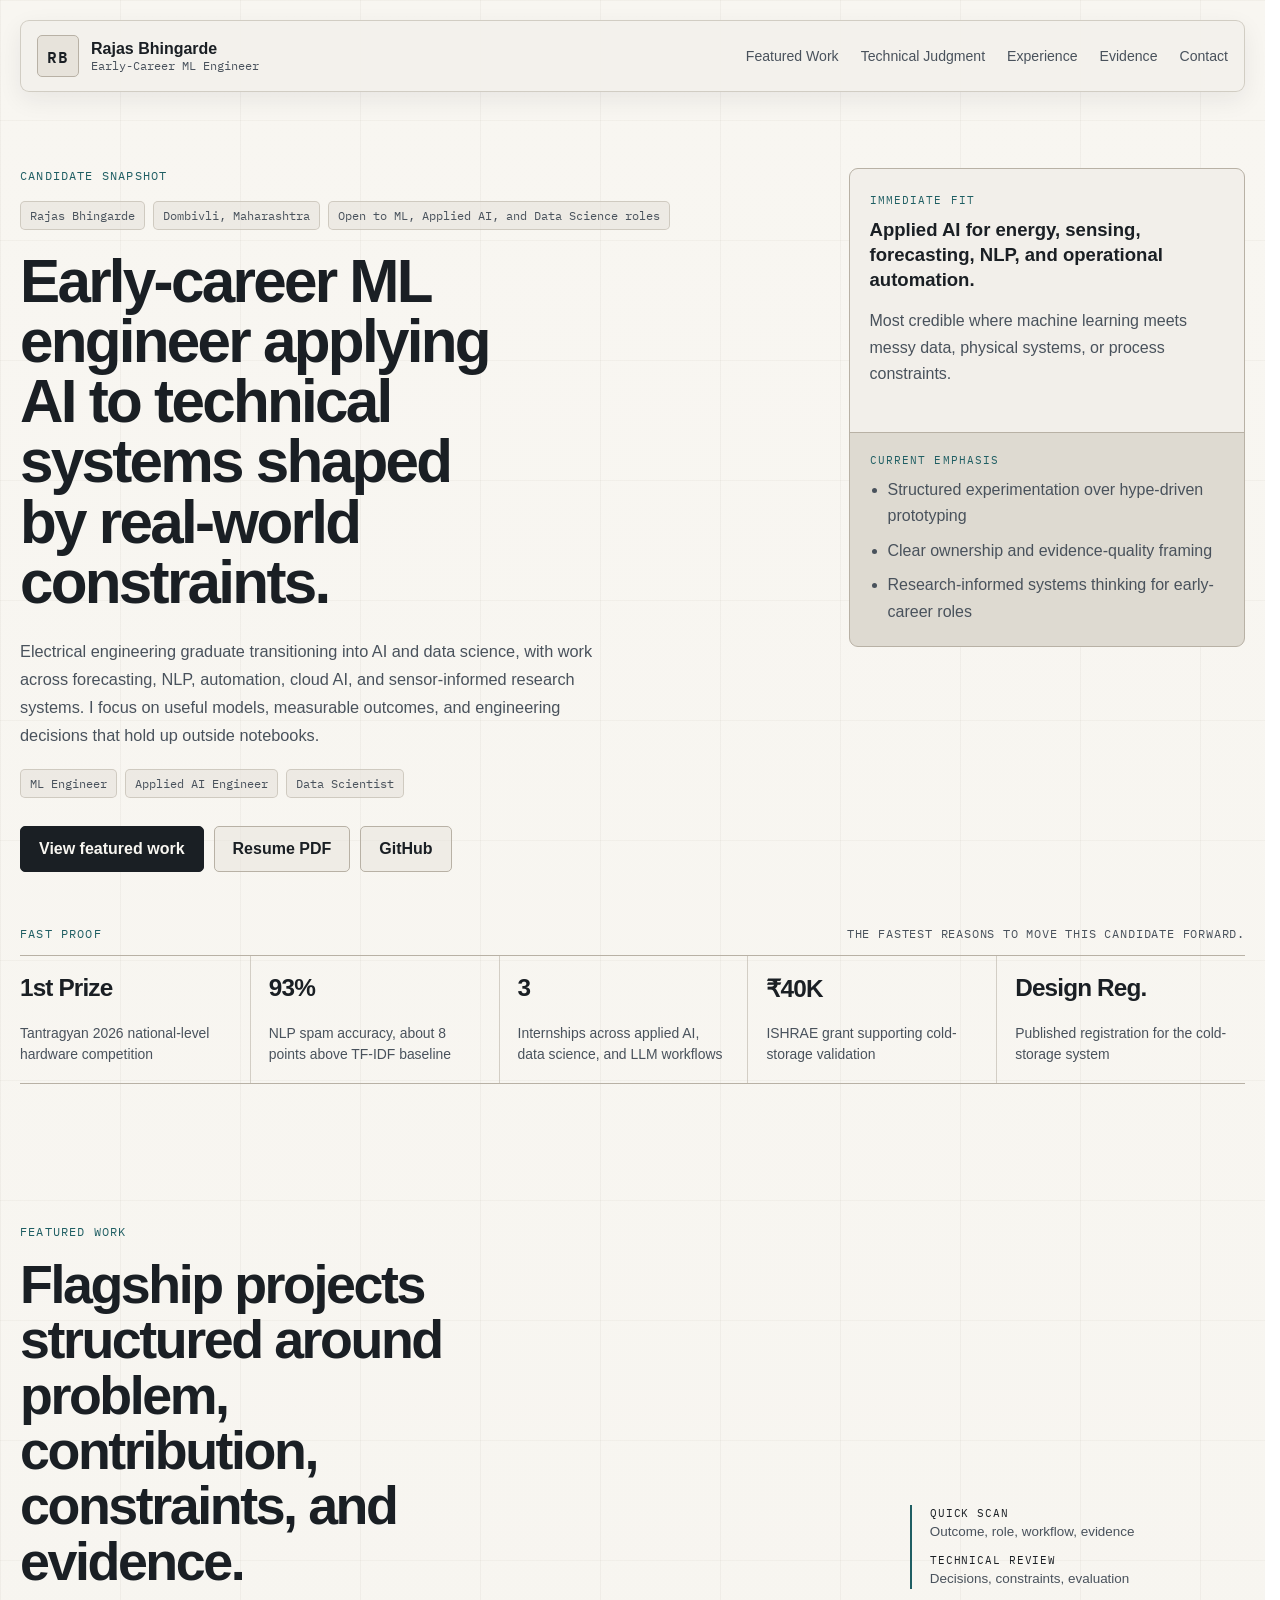
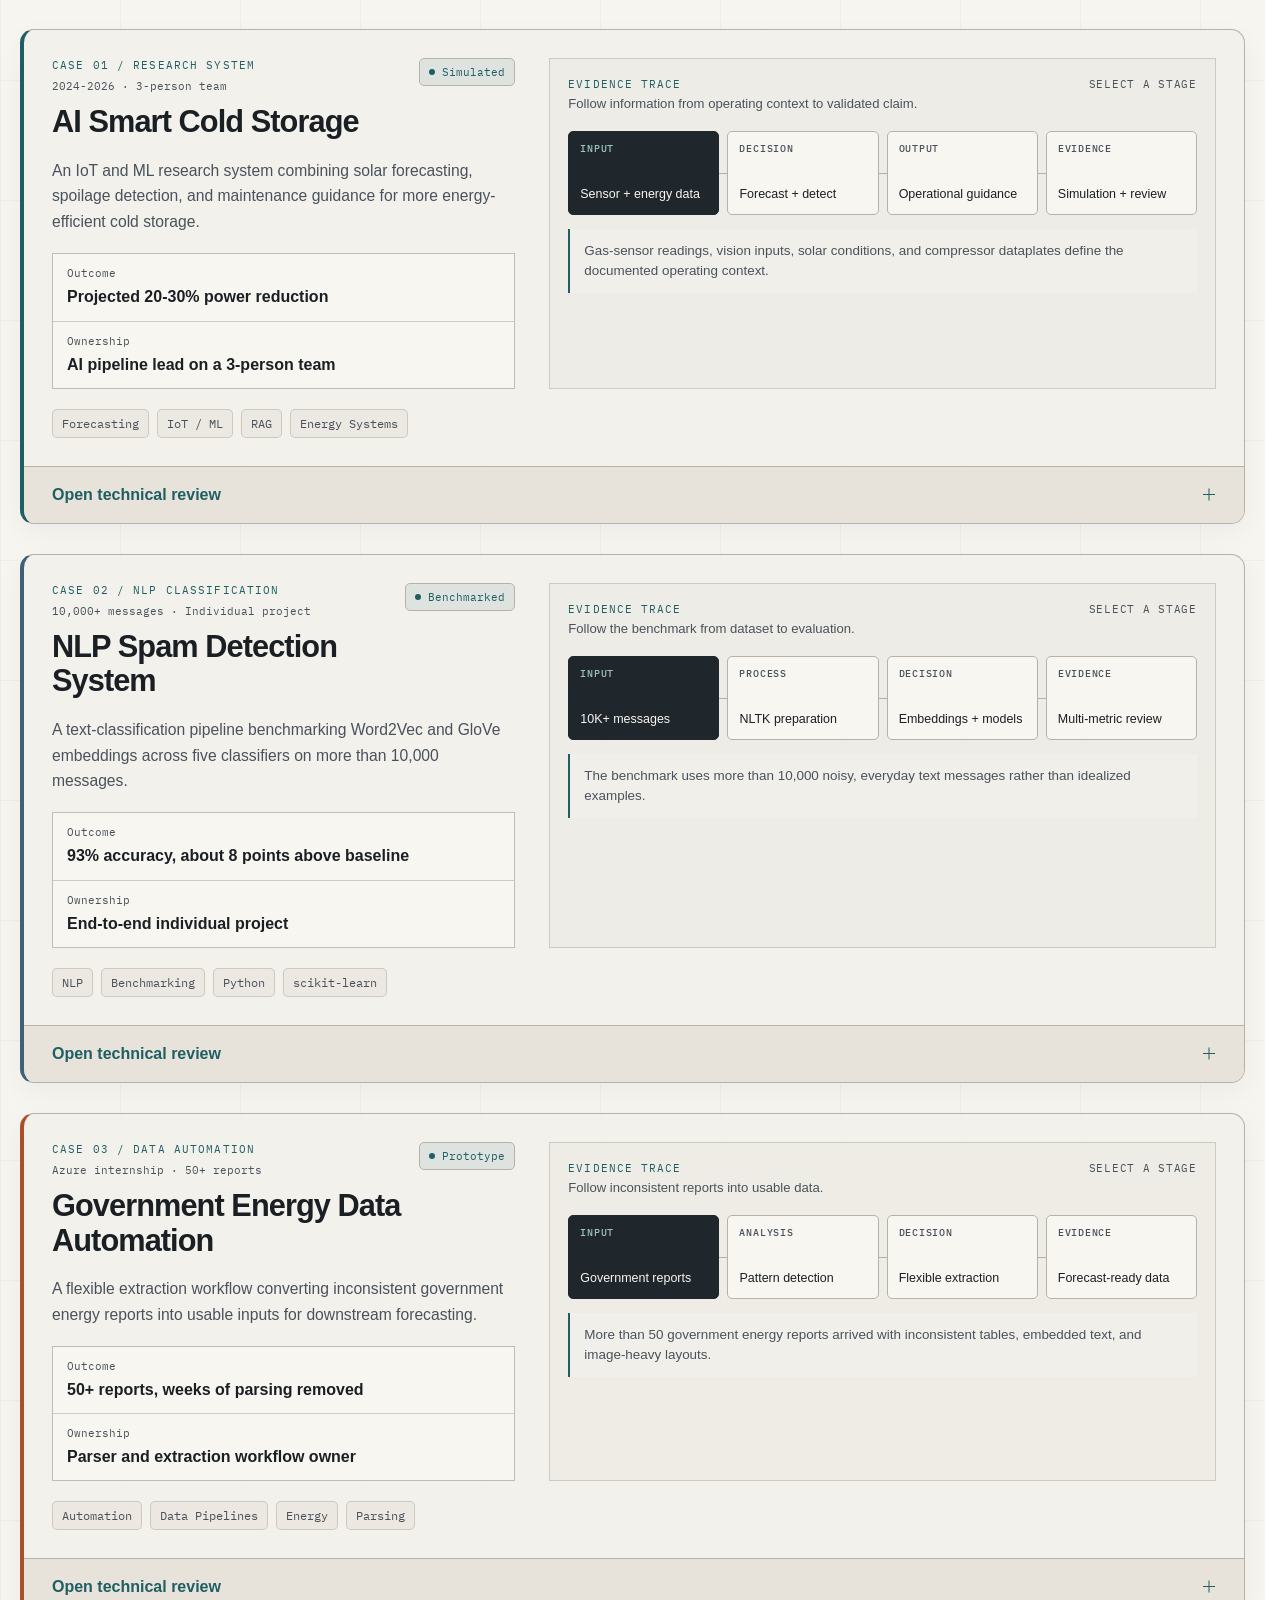
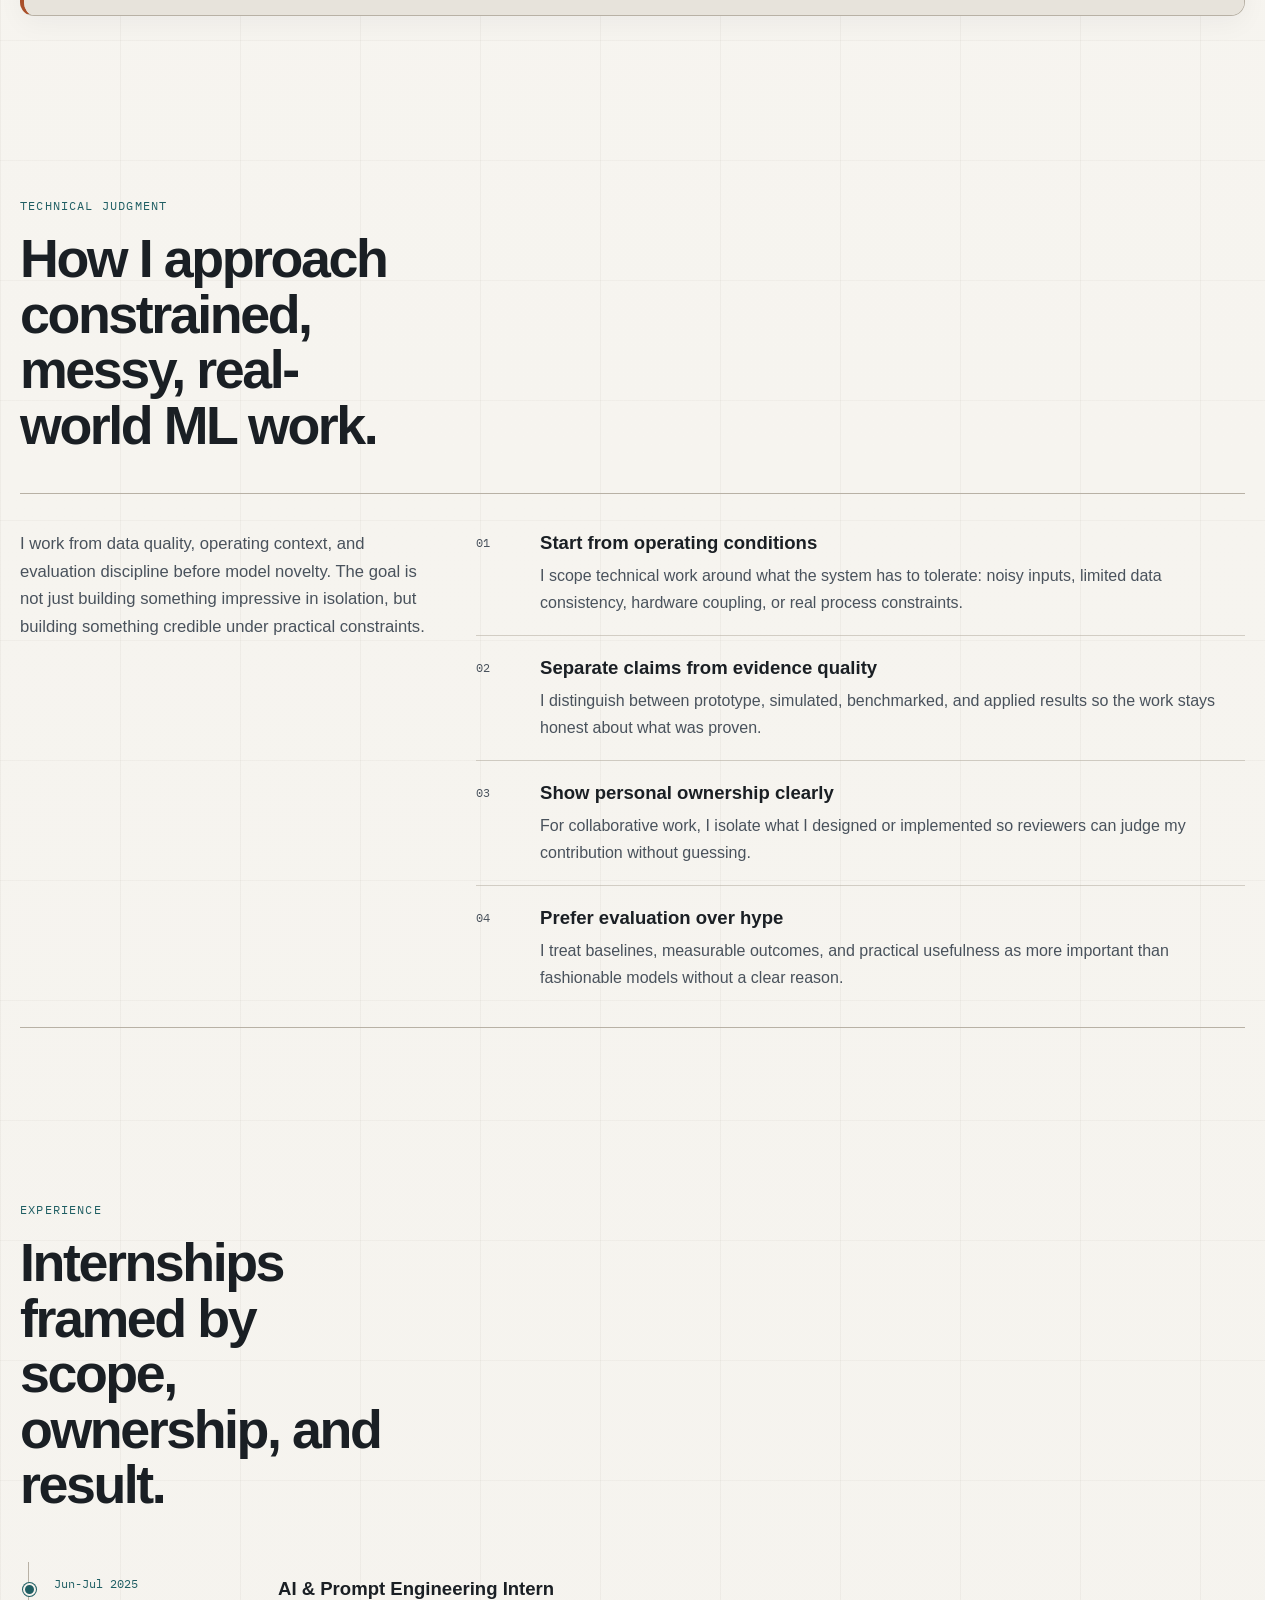
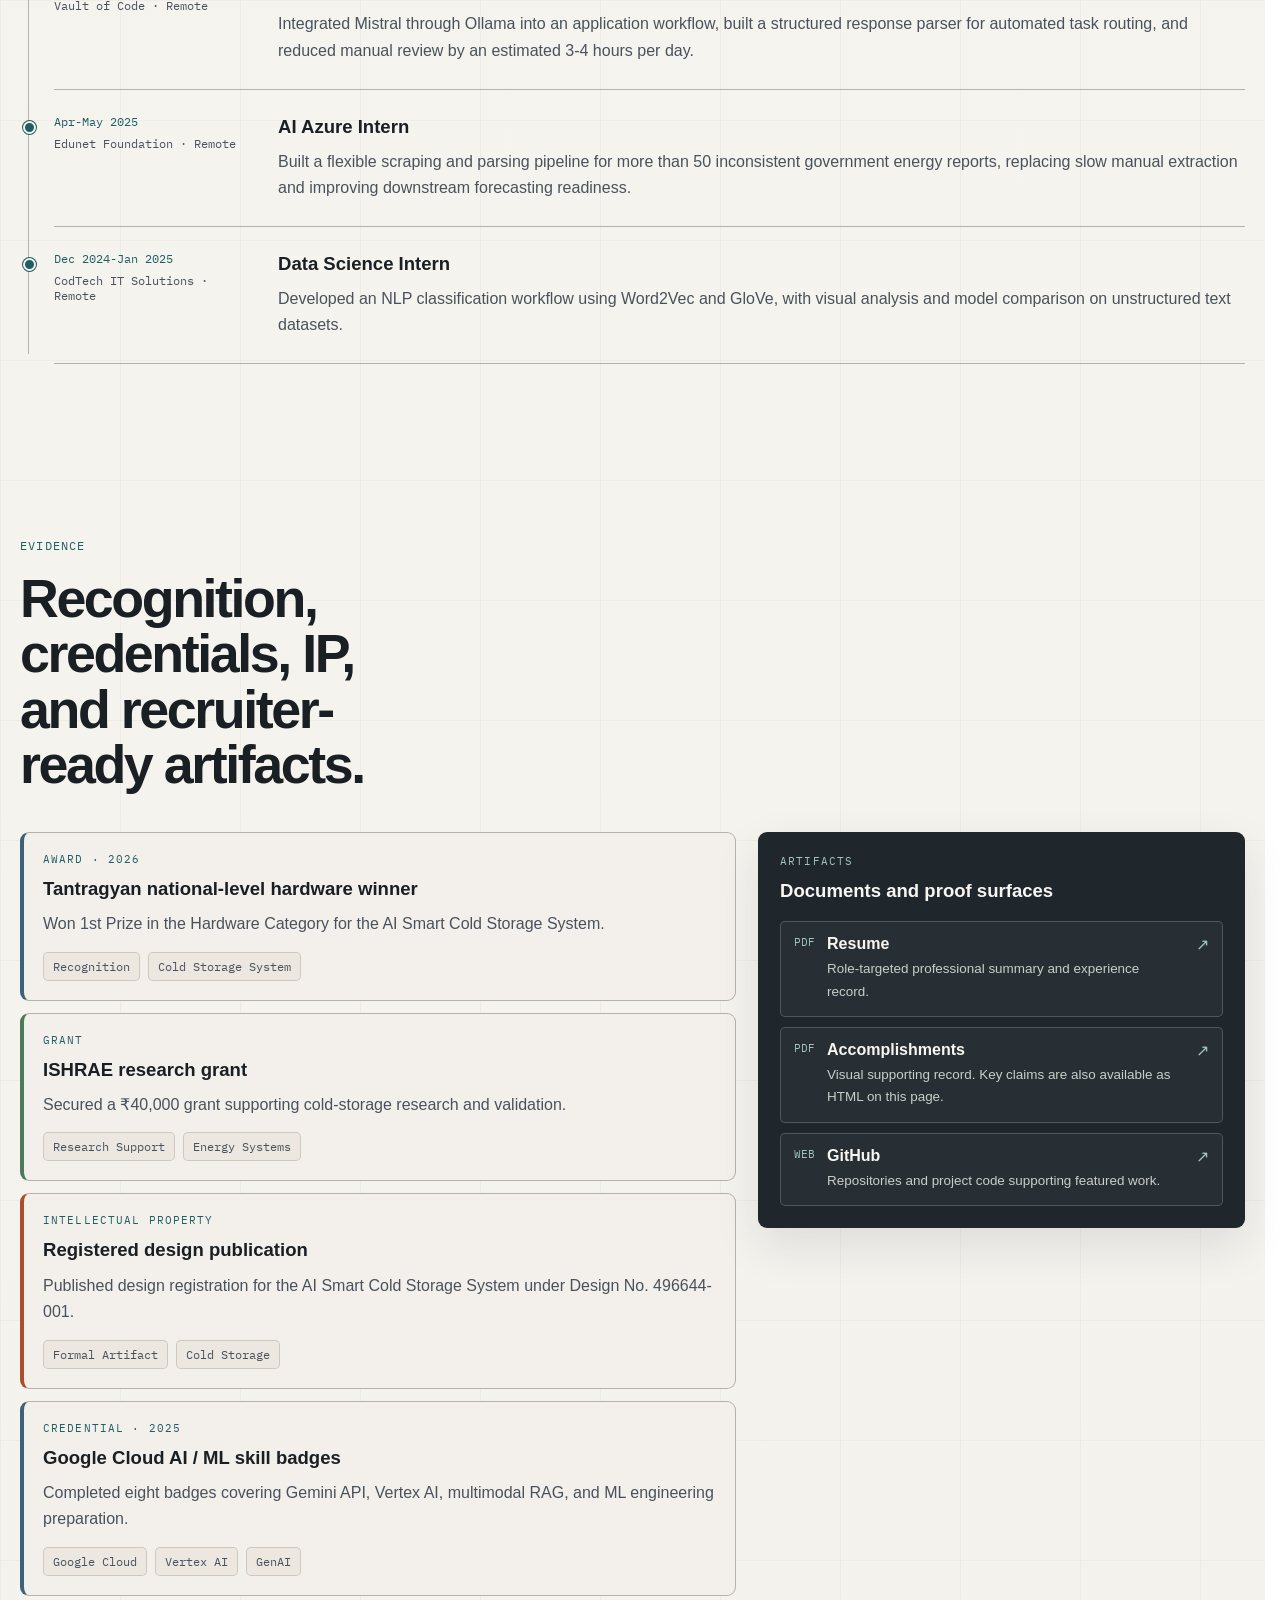
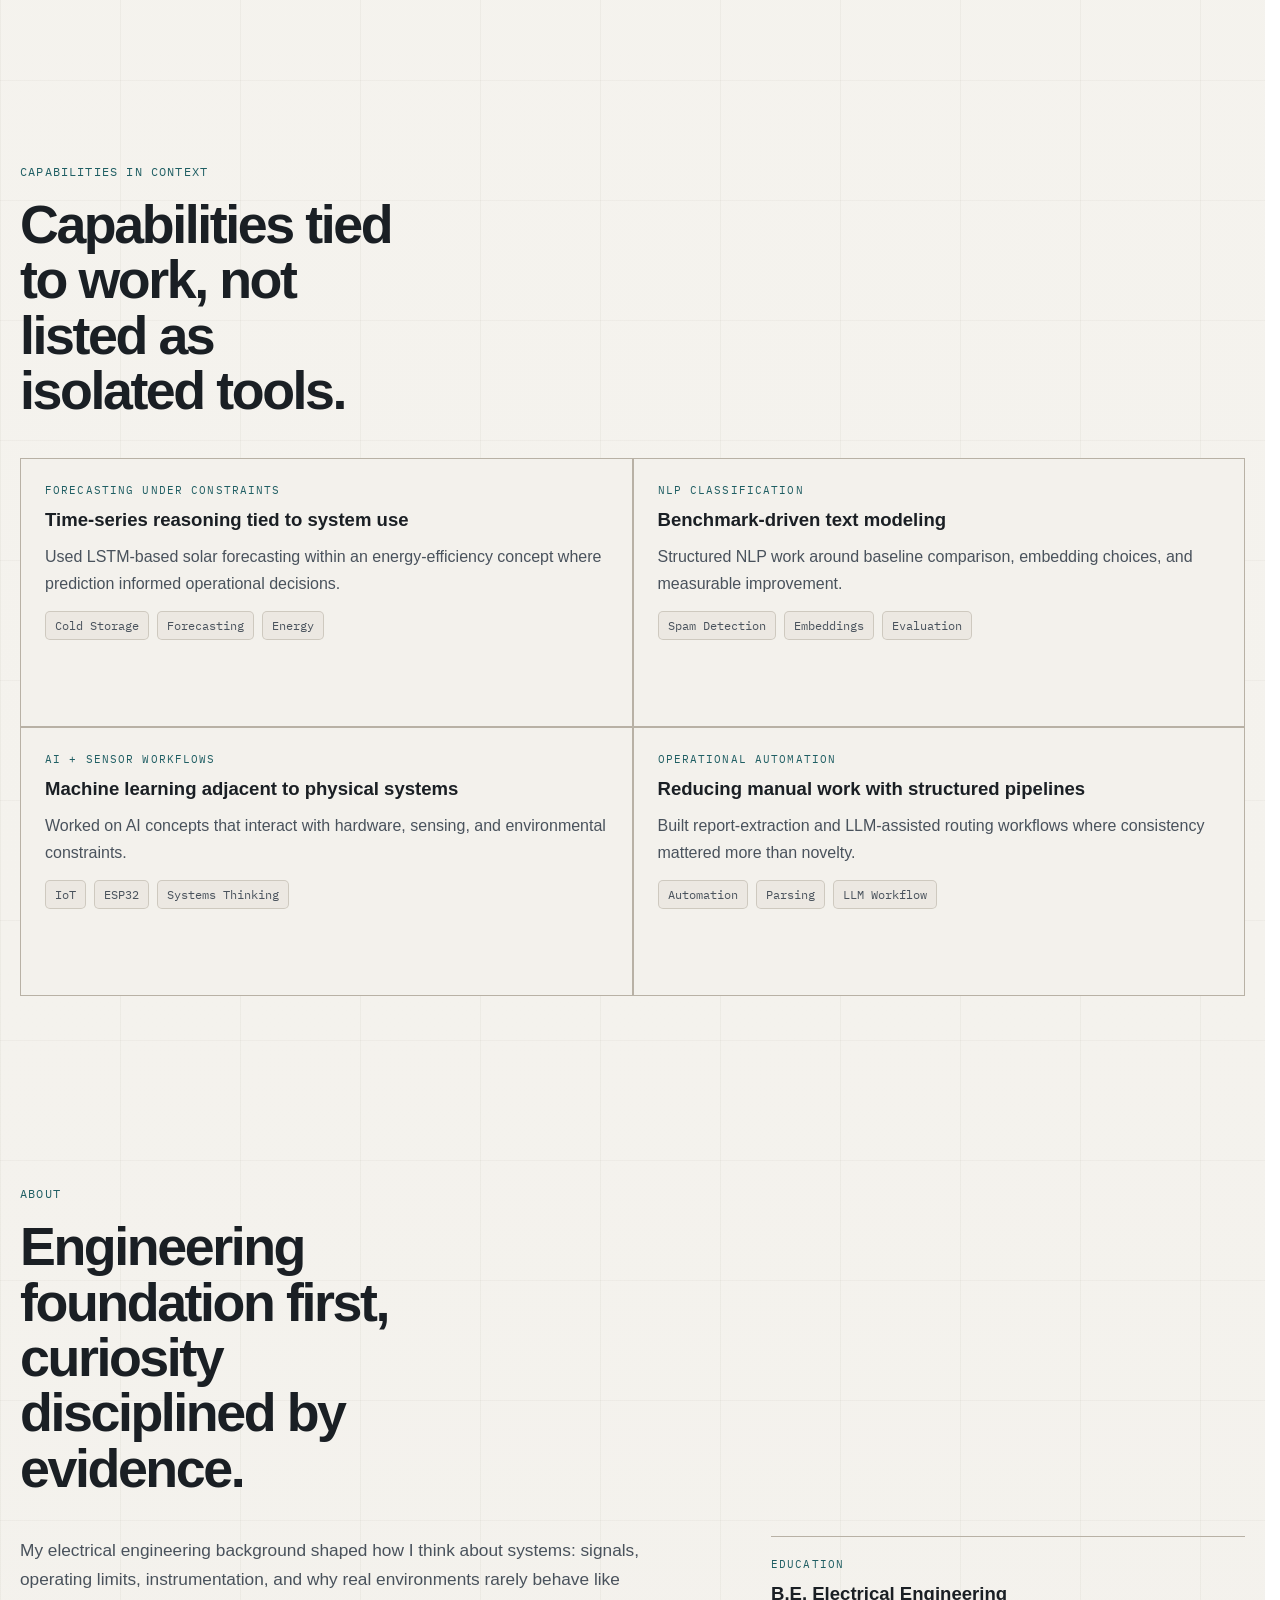
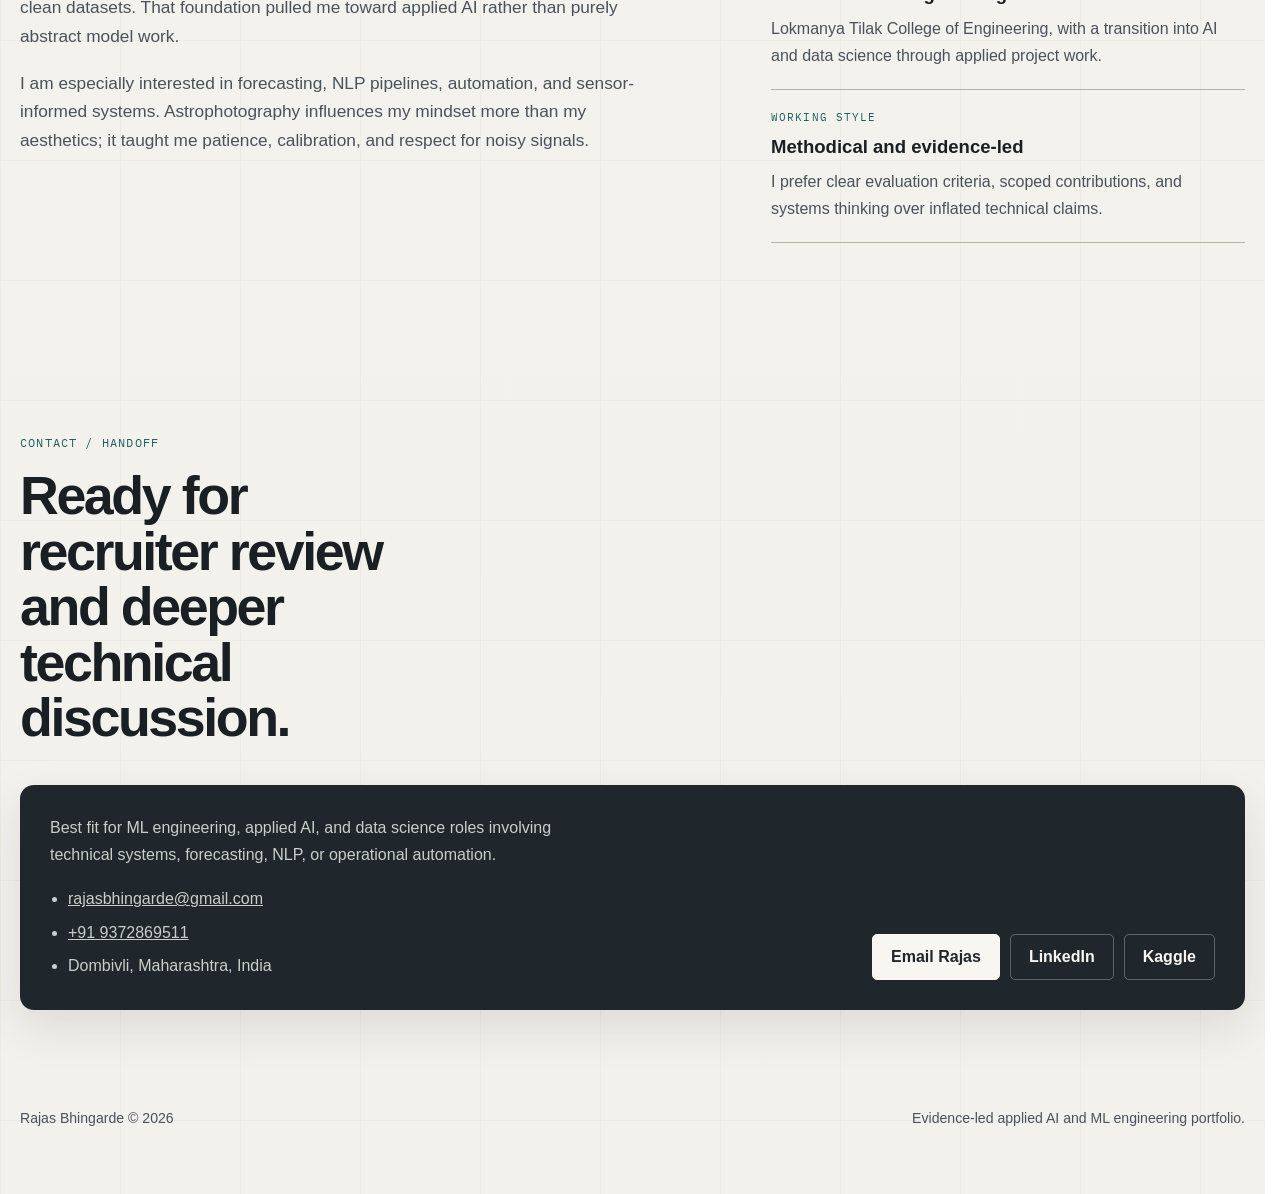
==== commit 500d8796: "minor changes" ====
--- a/index.html
+++ b/index.html
@@ -6,12 +6,14 @@
     <title>Rajas Bhingarde | Early-Career ML Engineer for Technical Systems</title>
     <meta name="description" content="Evidence-led portfolio of Rajas Bhingarde, an early-career ML engineer applying AI to forecasting, sensing, NLP, automation, and technical systems.">
     <meta name="author" content="Rajas Bhingarde">
-    <meta name="robots" content="index, follow">
+    <meta name="robots" content="index, follow,max-image-preview:large">
+    <meta name="format-detection" content="telephone=no">
     <meta name="theme-color" content="#f3f1ec">
+    <meta property="og:locale" content="en_IN">
     <link rel="canonical" href="https://er-rajas.github.io/portfolio/">
     <link rel="icon" href="assets/favicon.svg" type="image/svg+xml">
-
-    <meta property="og:type" content="profile">
+    <link rel="apple-touch-icon" href="assets/apple-touch-icon.png">
+    <meta property="og:type" content="website">
     <meta property="og:title" content="Rajas Bhingarde | Early-Career ML Engineer">
     <meta property="og:description" content="Applied AI work across forecasting, NLP, automation, and sensor-informed technical systems, presented with explicit ownership and evidence quality.">
     <meta property="og:url" content="https://er-rajas.github.io/portfolio/">
@@ -29,7 +31,7 @@
 
     <link rel="preconnect" href="https://fonts.googleapis.com">
     <link rel="preconnect" href="https://fonts.gstatic.com" crossorigin>
-    <link href="https://fonts.googleapis.com/css2?family=IBM+Plex+Mono:wght@400;500;600&amp;family=IBM+Plex+Sans:wght@400;500;600;700&amp;display=swap" rel="stylesheet">
+    <link href="https://fonts.googleapis.com/css2?family=IBM+Plex+Mono:wght@400;500;600&;family=IBM+Plex+Sans:wght@400;500;600;700&;display=swap" rel="stylesheet">
     <link rel="stylesheet" href="styles.css">
 
     <script type="application/ld+json">
@@ -37,13 +39,13 @@
         "@context": "https://schema.org",
         "@graph": [
             {
-                "@type": "Person",
+                "@type": "Website",
                 "@id": "https://er-rajas.github.io/portfolio/#rajas-bhingarde",
                 "name": "Rajas Bhingarde",
                 "url": "https://er-rajas.github.io/portfolio/",
                 "email": "mailto:rajasbhingarde@gmail.com",
                 "telephone": "+91-9372869511",
-                "jobTitle": "Early-Career ML Engineer",
+                "jobTitle": "Machine Learning Engineer",
                 "description": "Early-career ML engineer applying AI to technical systems, forecasting, sensing, NLP, and real-world engineering problems.",
                 "address": {
                     "@type": "PostalAddress",
